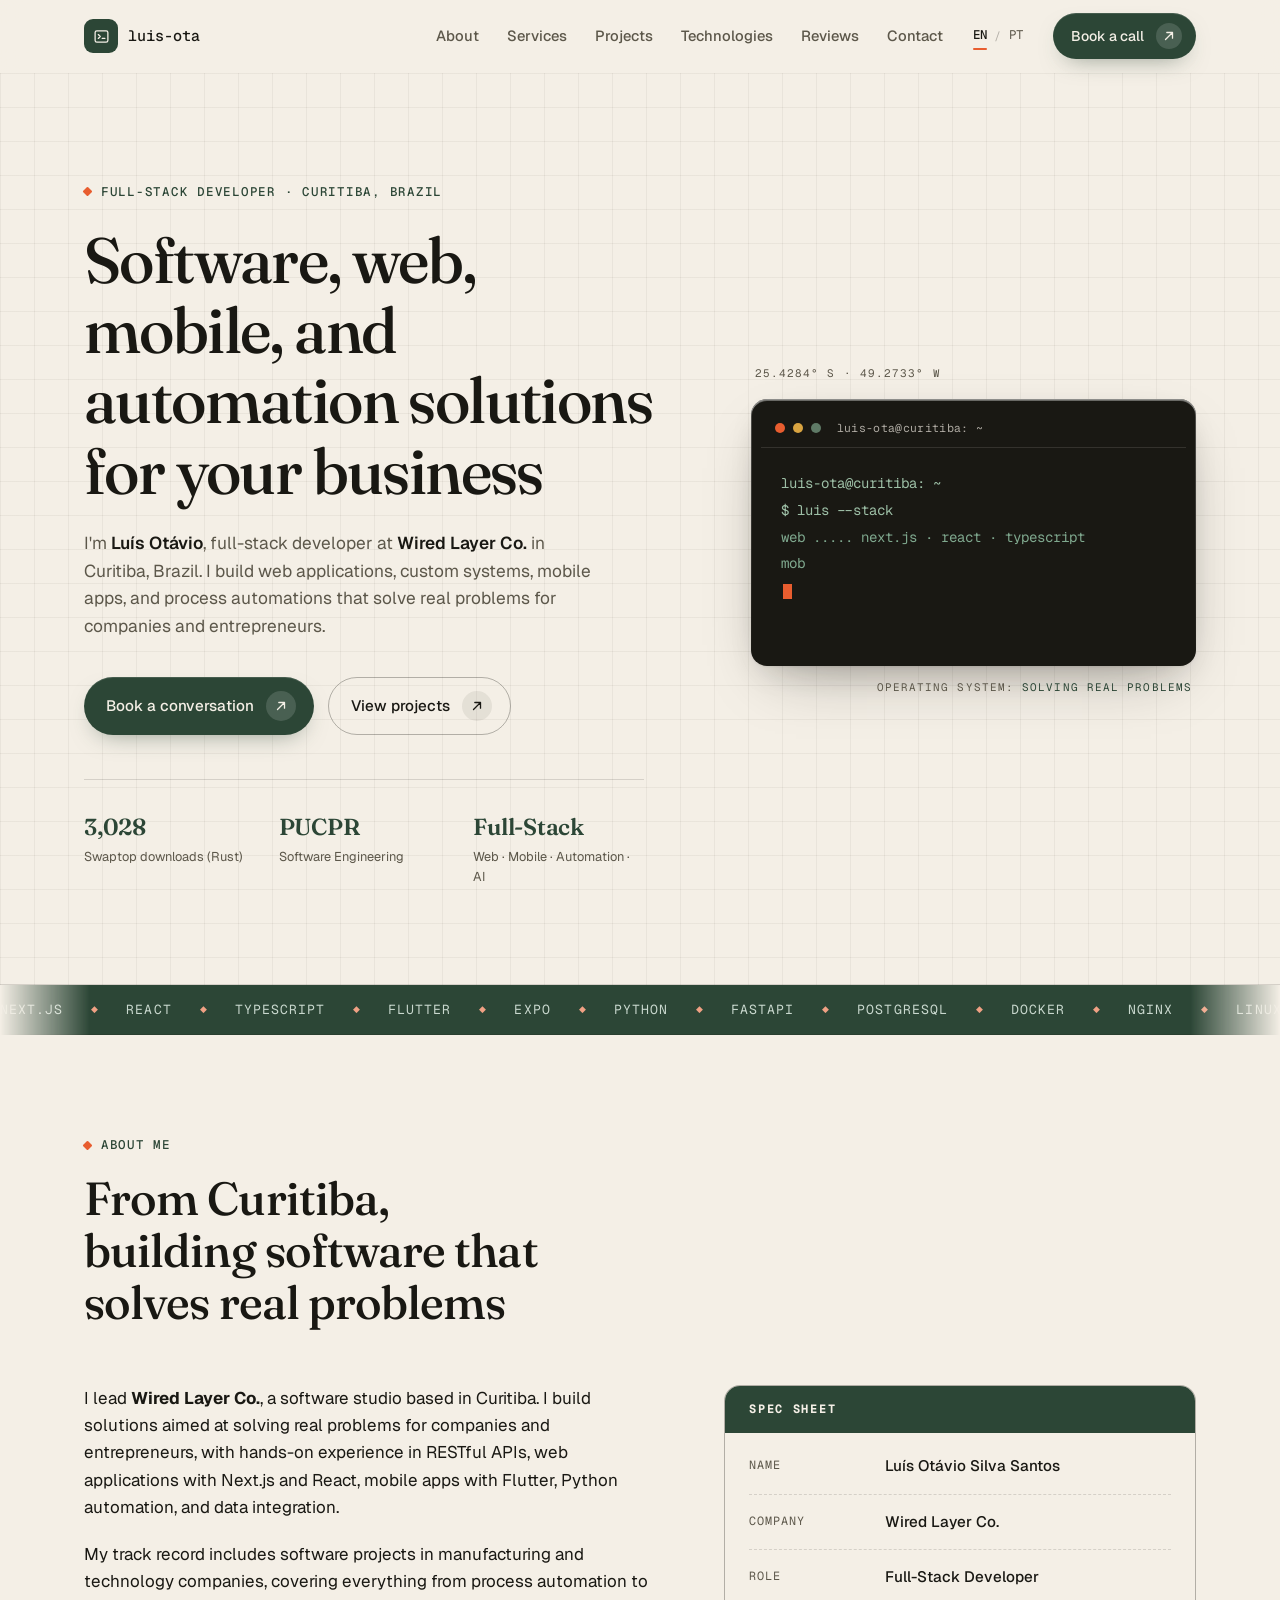
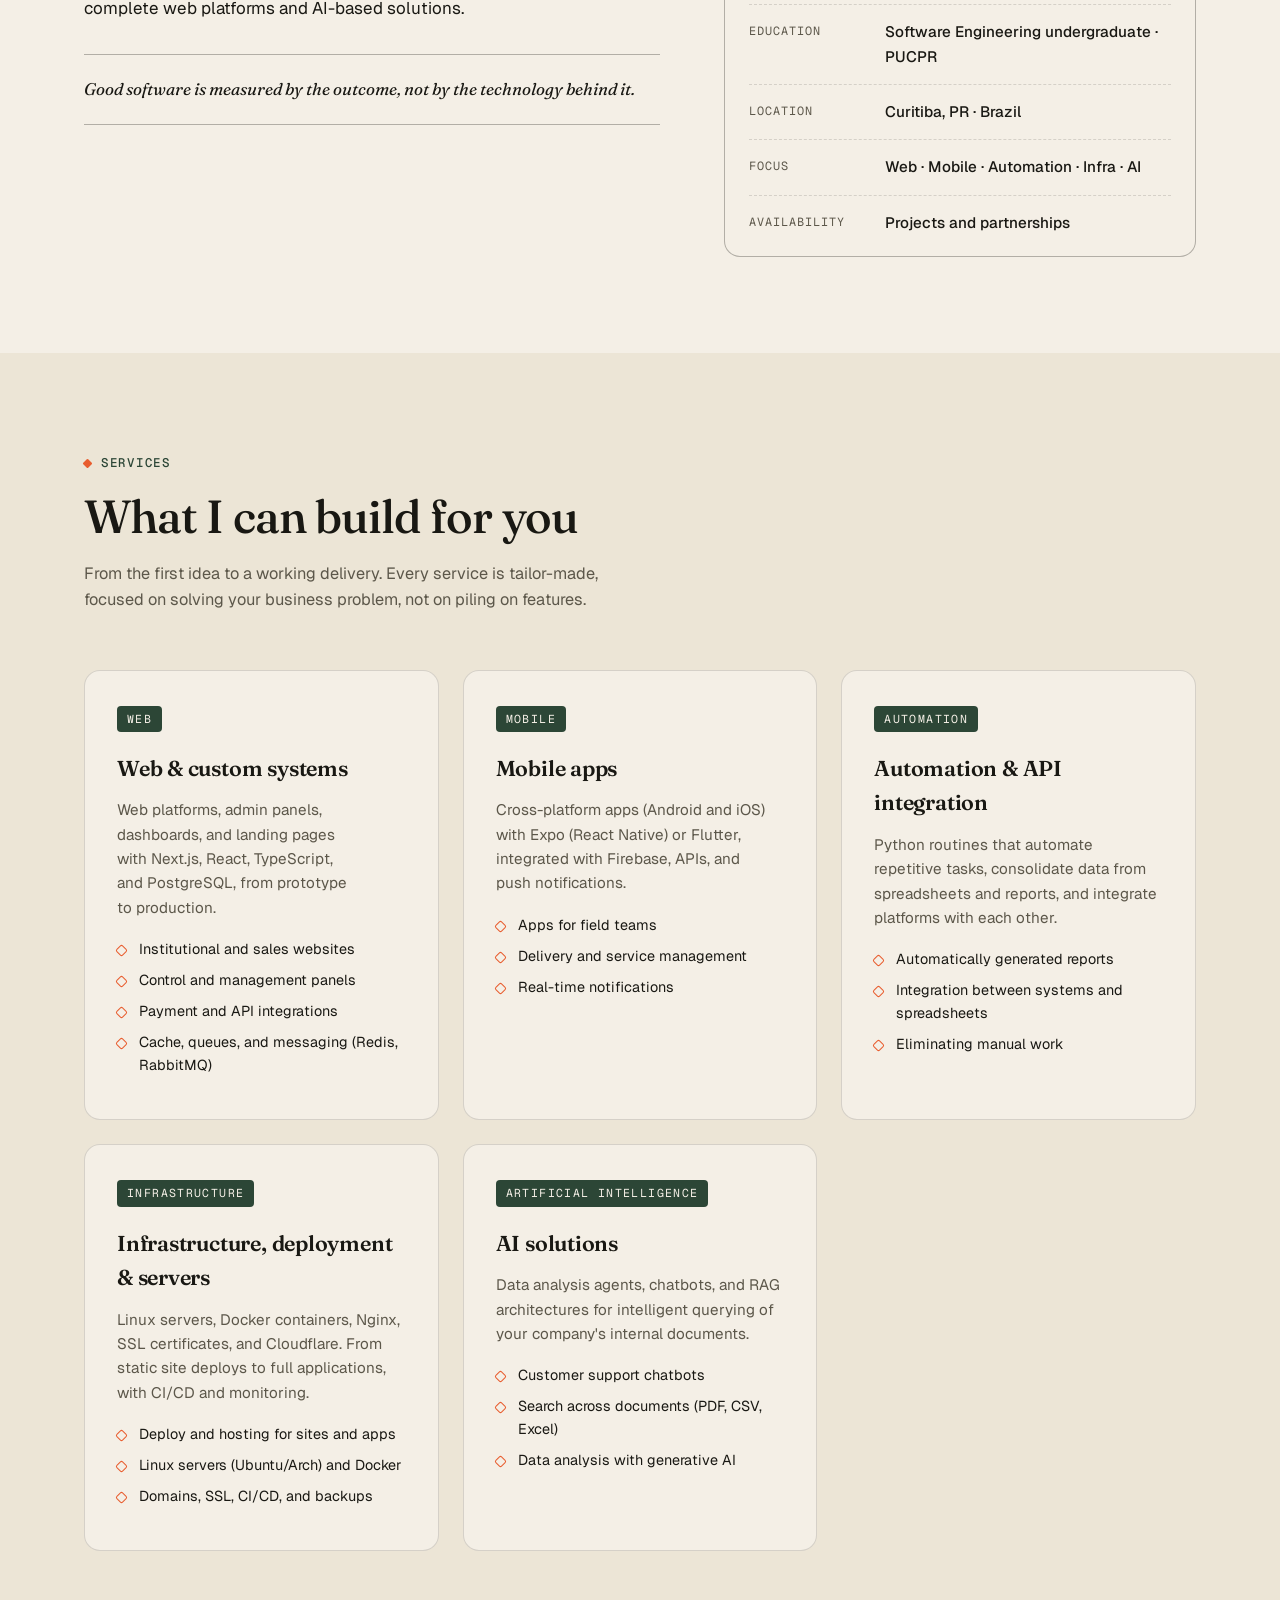
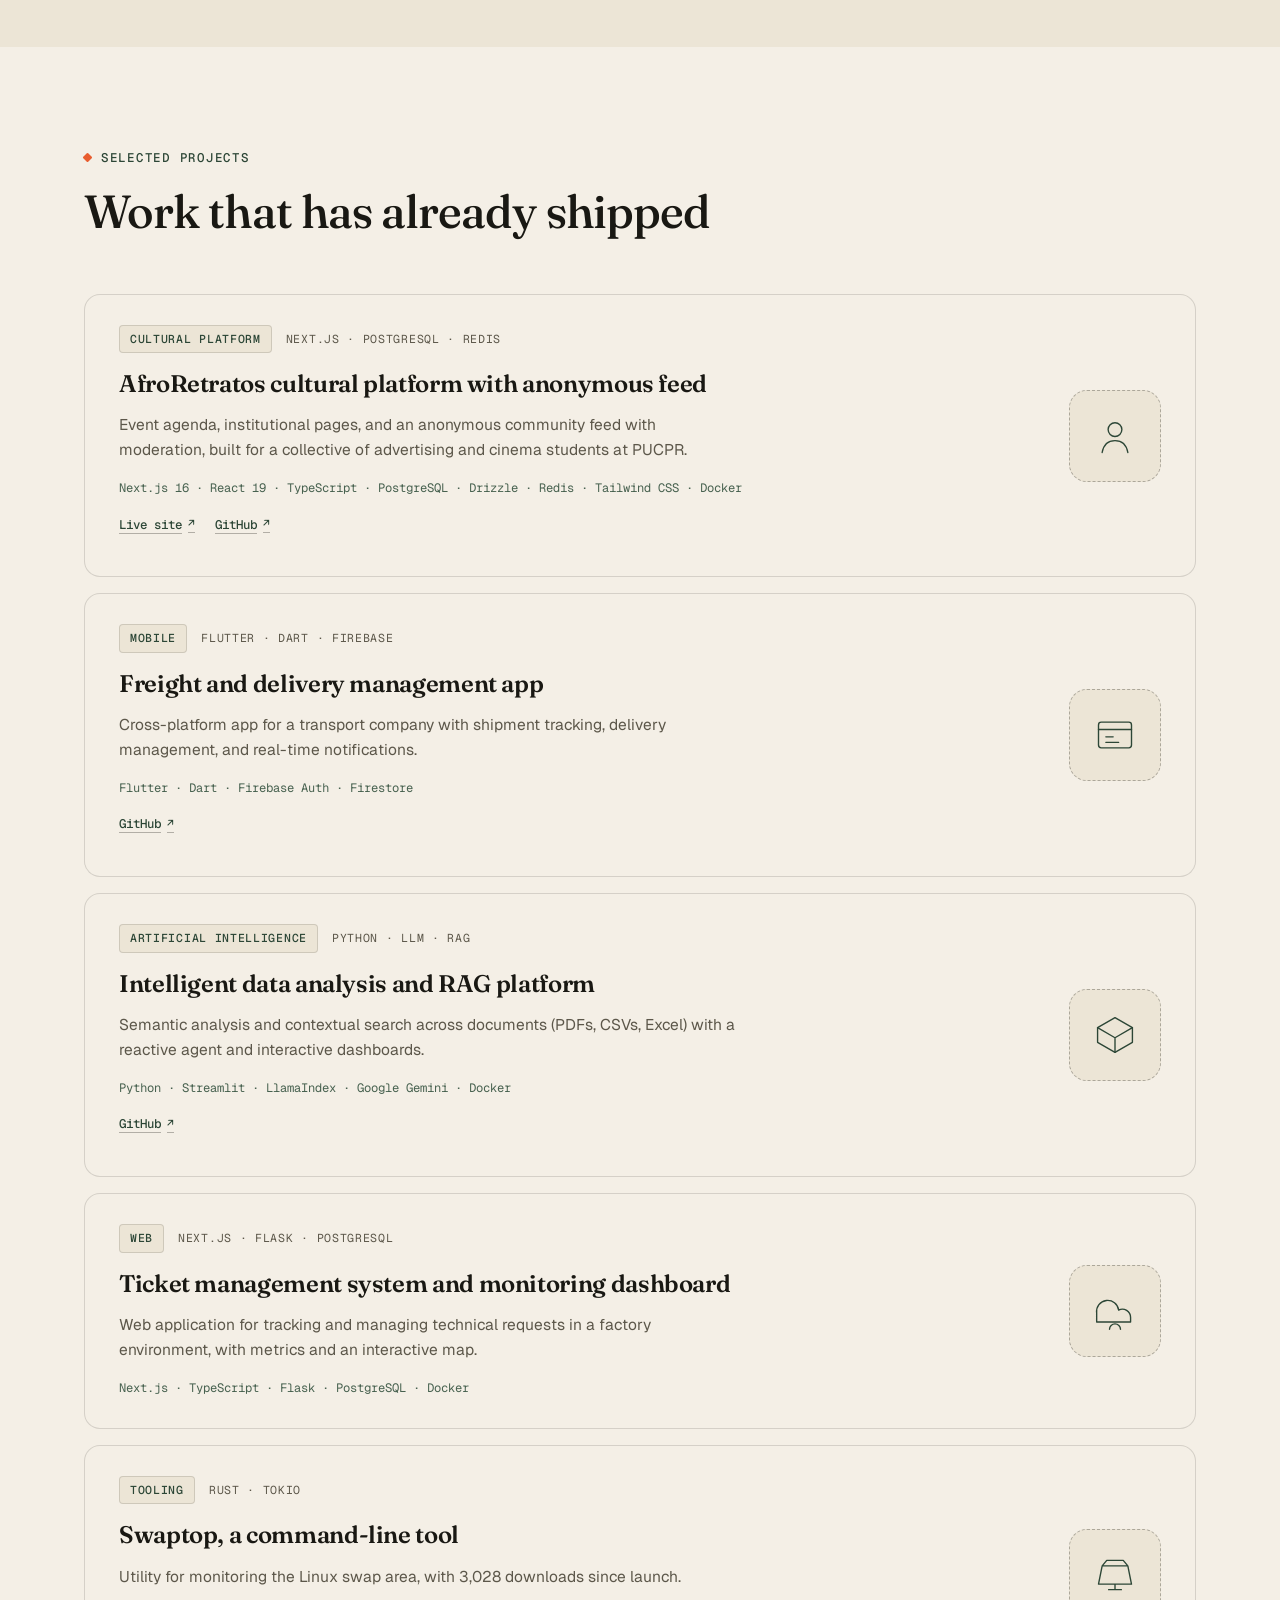
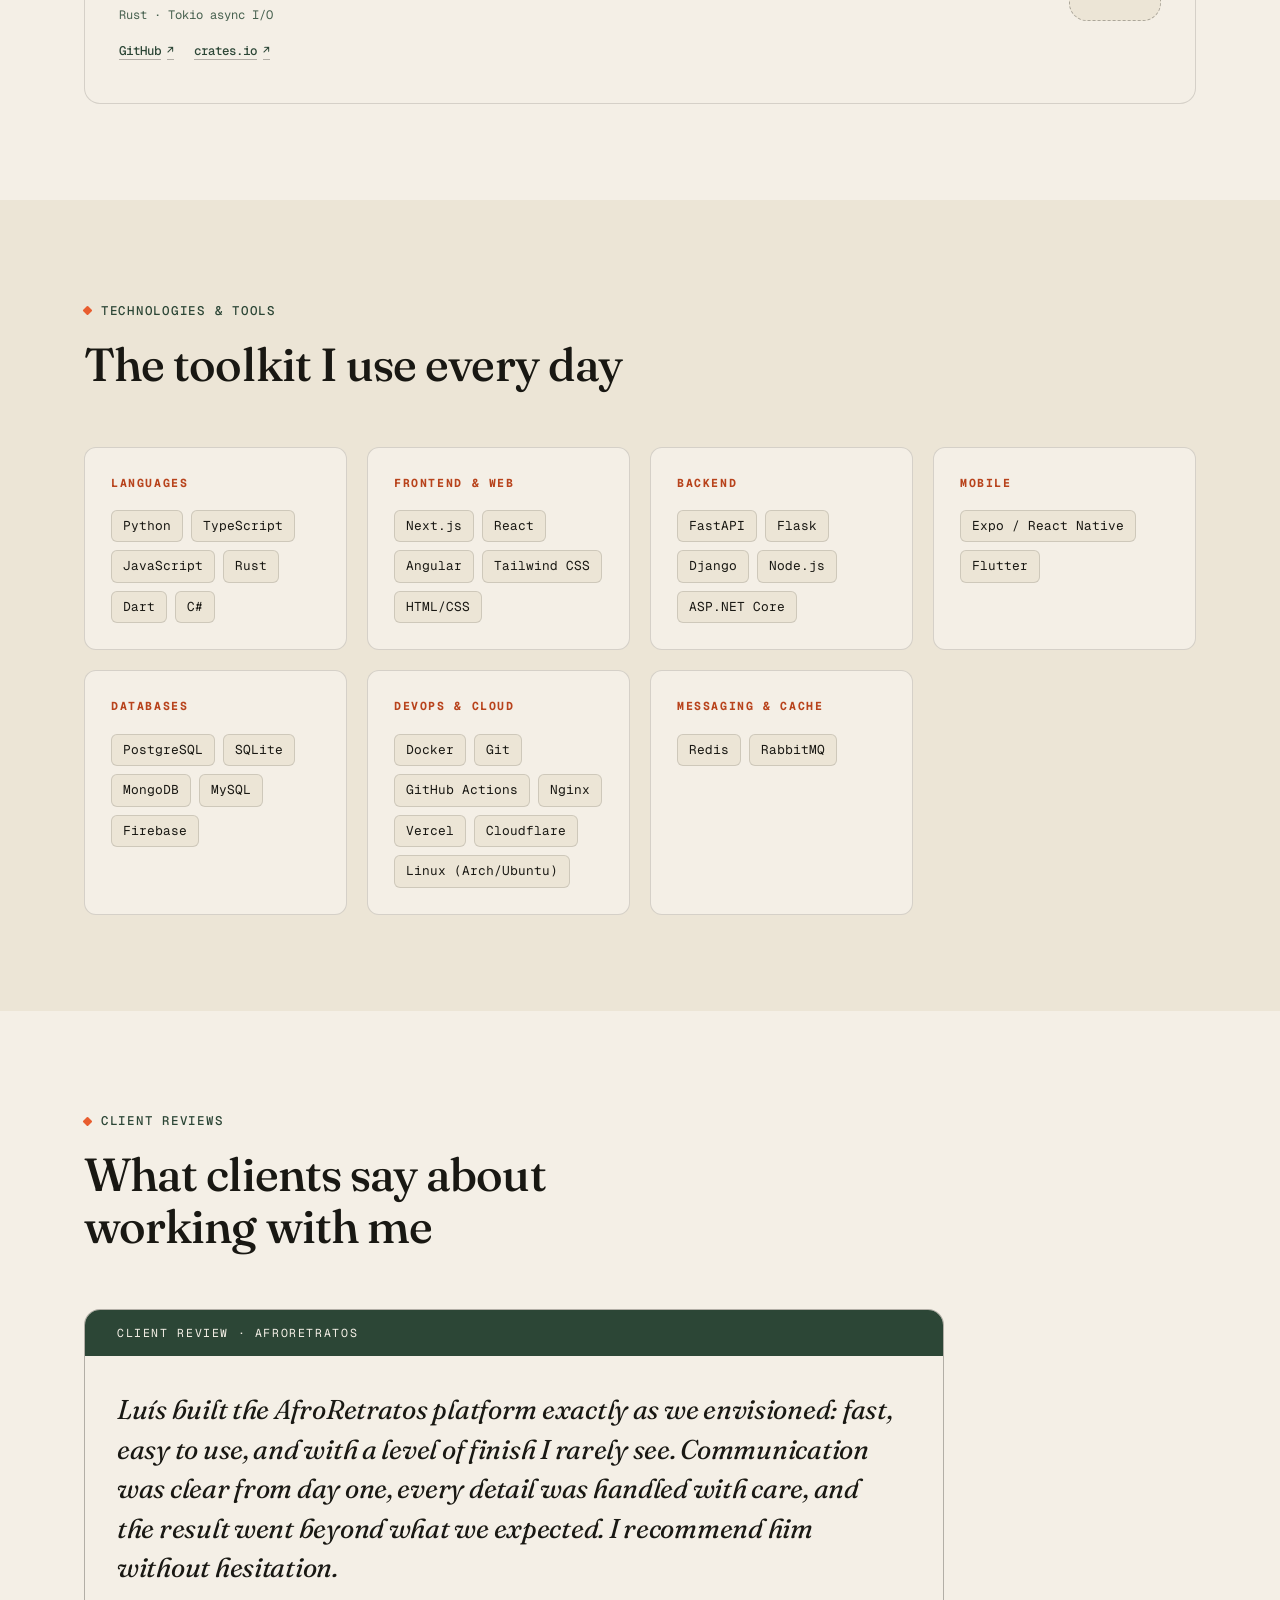
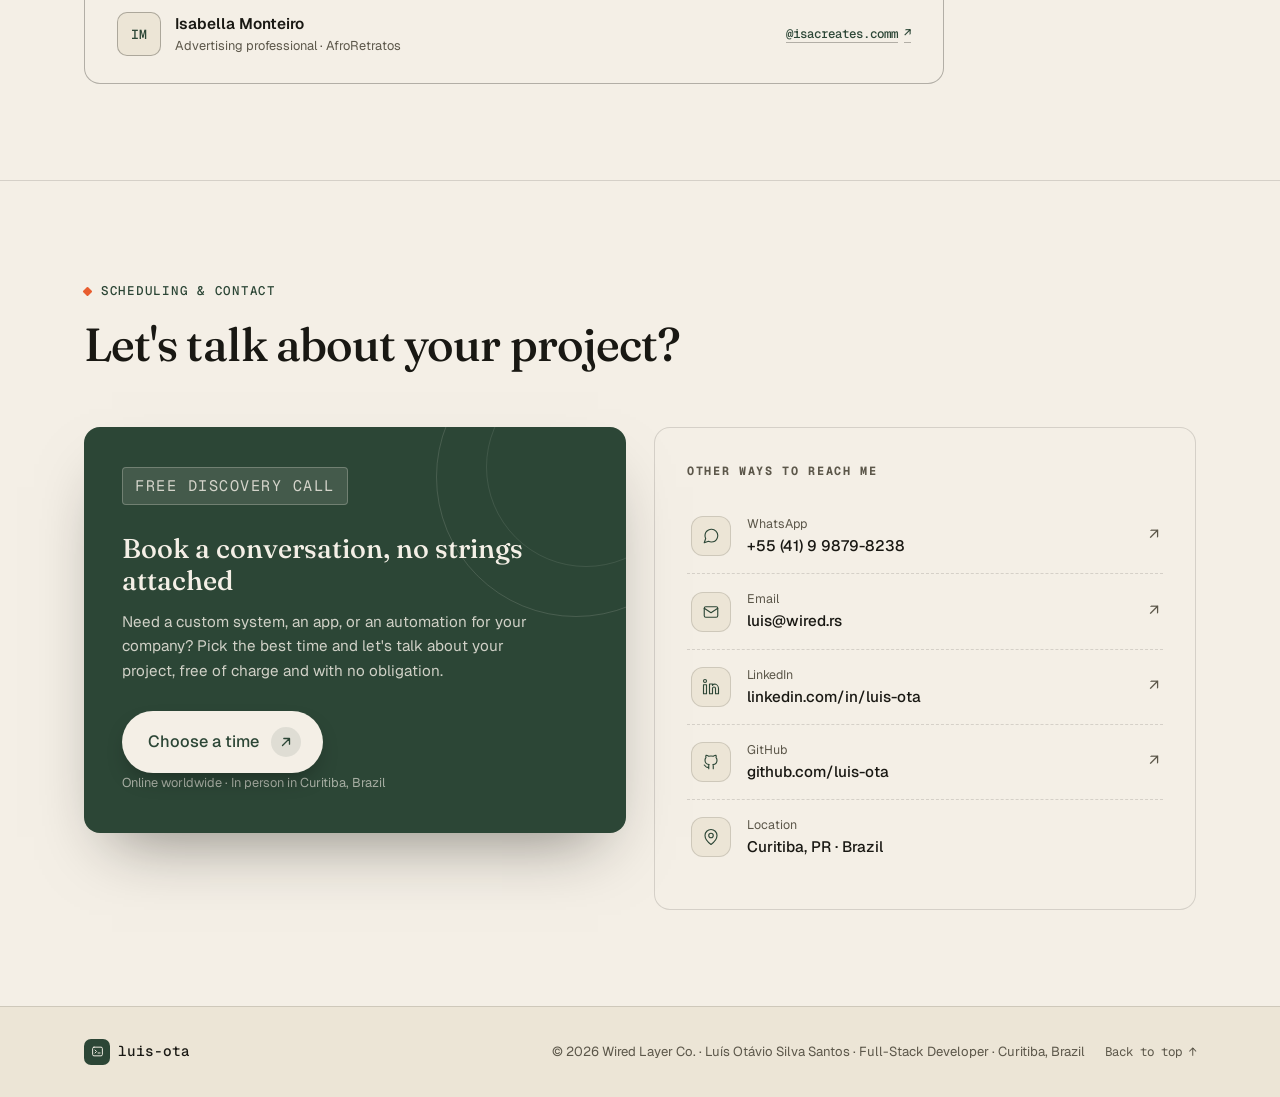
==== public/index.html @ e95158b0 "Contato: e-mail com entidade HTML para o Cloudflare não ofuscar (funciona sem JS)" ====
<!DOCTYPE html>
<html lang="en" data-lang="en">
<head>
  <meta charset="UTF-8">
  <meta name="viewport" content="width=device-width, initial-scale=1.0">
  <title>Luís Otávio · Full-Stack Developer in Curitiba</title>
  <meta name="description" content="Full-stack developer at Wired Layer Co., based in Curitiba, Brazil. Custom websites, software systems, mobile apps, process automation, and AI solutions for your business.">
  <meta name="author" content="Luís Otávio Silva Santos">
  <meta name="robots" content="index, follow">
  <meta name="theme-color" content="#2C4636">
  <meta name="color-scheme" content="light">
  <link rel="canonical" href="https://portfolio.wired.rs/">

  <meta property="og:type" content="website">
  <meta property="og:site_name" content="Wired Layer Co.">
  <meta property="og:url" content="https://portfolio.wired.rs/">
  <meta property="og:title" content="Luís Otávio · Full-Stack Developer in Curitiba">
  <meta property="og:description" content="Software, web, mobile, and automation solutions for your business.">
  <meta property="og:image" content="https://portfolio.wired.rs/og-image.png?v=dev">
  <meta property="og:image:width" content="1200">
  <meta property="og:image:height" content="630">
  <meta property="og:locale" content="en_US">
  <meta property="og:locale:alternate" content="pt_BR">

  <meta name="twitter:card" content="summary_large_image">
  <meta name="twitter:title" content="Luís Otávio · Full-Stack Developer in Curitiba">
  <meta name="twitter:description" content="Software, web, mobile, and automation solutions for your business.">
  <meta name="twitter:image" content="https://portfolio.wired.rs/og-image.png?v=dev">

  <script type="application/ld+json">
  {
    "@context": "https://schema.org",
    "@type": "Person",
    "name": "Luís Otávio Silva Santos",
    "jobTitle": "Full-Stack Developer",
    "url": "https://portfolio.wired.rs/",
    "email": "mailto:luis@wired.rs",
    "telephone": "+55 41 99879-8238",
    "image": "https://portfolio.wired.rs/og-image.png?v=dev",
    "address": {
      "@type": "PostalAddress",
      "addressLocality": "Curitiba",
      "addressRegion": "PR",
      "addressCountry": "BR"
    },
    "knowsAbout": ["Next.js", "React", "TypeScript", "Expo", "React Native", "Flutter", "Python", "FastAPI", "PostgreSQL", "Redis", "RabbitMQ", "Docker", "Nginx", "Linux", "Rust", "Artificial Intelligence", "RAG", "Automation", "Messaging", "Infrastructure", "CI/CD"],
    "worksFor": {
      "@type": "Organization",
      "name": "Wired Layer Co.",
      "url": "https://portfolio.wired.rs/"
    },
    "sameAs": [
      "https://www.linkedin.com/in/luis-ota",
      "https://github.com/luis-ota"
    ]
  }
  </script>
  <script type="application/ld+json">
  {
    "@context": "https://schema.org",
    "@type": "WebSite",
    "name": "Luís Otávio · Portfolio",
    "url": "https://portfolio.wired.rs/",
    "inLanguage": "en",
    "description": "Portfolio of full-stack developer Luís Otávio, based in Curitiba, Brazil. Web, mobile, automation, and AI solutions.",
    "author": {
      "@type": "Person",
      "name": "Luís Otávio Silva Santos"
    }
  }
  </script>

  <script>
    (function () {
      try {
        var lang = localStorage.getItem("luis-ota:lang");
        if (lang === "pt") {
          document.documentElement.lang = "pt-BR";
          document.documentElement.setAttribute("data-lang", "pt");
        }
      } catch (e) {}
    })();
  </script>

  <link rel="preconnect" href="https://fonts.googleapis.com">
  <link rel="preconnect" href="https://fonts.gstatic.com" crossorigin>
  <link href="https://fonts.googleapis.com/css2?family=Fraunces:ital,opsz,wght@0,9..144,400;0,9..144,500;0,9..144,600;1,9..144,400;1,9..144,500&family=Geist:wght@400;500;600&family=Geist+Mono:wght@400;500&display=swap" rel="stylesheet">
  <link rel="stylesheet" href="styles.css?v=dev">
  <link rel="icon" href="data:image/svg+xml,<svg xmlns='http://www.w3.org/2000/svg' viewBox='0 0 100 100'><rect width='100' height='100' rx='20' fill='%232C4636'/><path d='M35 62l16-16-16-16' stroke='%23F4EFE6' stroke-width='9' fill='none' stroke-linecap='round' stroke-linejoin='round'/><path d='M57 66h18' stroke='%23F4EFE6' stroke-width='9' fill='none' stroke-linecap='round'/></svg>">
</head>
<body id="topo">

  <a class="skip-link" href="#conteudo" data-i18n="skip">Skip to content</a>

  <header class="site-header">
    <div class="container header-inner">
      <a class="brand" href="#topo" data-i18n-aria="brand.aria" aria-label="Luís Otávio · back to top">
        <span class="brand-mark" aria-hidden="true">
          <svg viewBox="0 0 24 24" fill="none" stroke="currentColor" stroke-width="1.8" stroke-linecap="round" stroke-linejoin="round"><rect x="3" y="4" width="18" height="16" rx="2.5"/><path d="M7.5 9.25l2.75 2.75-2.75 2.75"/><path d="M13 14.75h3.75"/></svg>
        </span>
        <span class="brand-name">luis-ota</span>
      </a>
      <nav class="site-nav" data-i18n-aria="nav.mainAria" aria-label="Main navigation" id="menu-principal">
        <ul>
          <li><a href="#sobre" data-i18n="nav.about">About</a></li>
          <li><a href="#servicos" data-i18n="nav.services">Services</a></li>
          <li><a href="#projetos" data-i18n="nav.projects">Projects</a></li>
          <li><a href="#tecnologias" data-i18n="nav.tech">Technologies</a></li>
          <li><a href="#relatos" data-i18n="nav.reviews">Reviews</a></li>
          <li><a href="#contato" data-i18n="nav.contact">Contact</a></li>
          <li class="nav-item-cta"><a href="https://agendar.wired.rs" target="_blank" rel="noopener" data-i18n="nav.cta">Book a call</a></li>
        </ul>
      </nav>
      <div class="lang-switch" role="group" data-i18n-aria="nav.langAria" aria-label="Language">
        <button type="button" class="lang-opcao" data-lang="en" aria-pressed="true" lang="en">EN</button>
        <span class="lang-sep" aria-hidden="true">/</span>
        <button type="button" class="lang-opcao" data-lang="pt" aria-pressed="false" lang="pt-BR">PT</button>
      </div>
      <a class="btn btn-primary nav-cta" href="https://agendar.wired.rs" target="_blank" rel="noopener">
        <span data-i18n="nav.cta">Book a call</span>
        <span class="btn-icon" aria-hidden="true">
          <svg viewBox="0 0 16 16" fill="none" stroke="currentColor" stroke-width="1.5" stroke-linecap="round" stroke-linejoin="round"><path d="M4 12L12 4M5.5 4H12V10.5"/></svg>
        </span>
      </a>
      <button class="nav-toggle" data-i18n-aria="nav.openMenu" aria-label="Open menu" aria-expanded="false" aria-controls="menu-principal">
        <span></span><span></span>
      </button>
    </div>
  </header>

  <main id="conteudo">

    <!-- ============ HERO ============ -->
    <section class="hero">
      <div class="container hero-grid">
        <div class="hero-copy">
          <p class="eyebrow reveal">
            <span class="eyebrow-dot" aria-hidden="true"></span>
            <span data-i18n="hero.eyebrow">Full-Stack Developer · Curitiba, Brazil</span>
          </p>
          <h1 class="hero-title reveal">
            <span data-i18n="hero.title">Software, web, mobile, and automation solutions for your business</span>
          </h1>
          <p class="hero-sub reveal" data-i18n-html="hero.sub">
            I'm <strong>Luís Otávio</strong>, full-stack developer at <strong>Wired Layer Co.</strong>
            in Curitiba, Brazil. I build web applications, custom systems, mobile apps, and process
            automations that solve real problems for companies and entrepreneurs.
          </p>
          <div class="hero-actions reveal">
            <a class="btn btn-primary" href="https://agendar.wired.rs" target="_blank" rel="noopener">
              <span data-i18n="hero.ctaPrimary">Book a conversation</span>
              <span class="btn-icon" aria-hidden="true">
                <svg viewBox="0 0 16 16" fill="none" stroke="currentColor" stroke-width="1.5" stroke-linecap="round" stroke-linejoin="round"><path d="M4 12L12 4M5.5 4H12V10.5"/></svg>
              </span>
            </a>
            <a class="btn btn-ghost" href="#projetos">
              <span data-i18n="hero.ctaSecondary">View projects</span>
              <span class="btn-icon" aria-hidden="true">
                <svg viewBox="0 0 16 16" fill="none" stroke="currentColor" stroke-width="1.5" stroke-linecap="round" stroke-linejoin="round"><path d="M4 12L12 4M5.5 4H12V10.5"/></svg>
              </span>
            </a>
          </div>
          <dl class="hero-stats reveal">
            <div class="stat">
              <dt data-i18n="hero.stat1dt">3,028</dt>
              <dd data-i18n="hero.stat1dd">Swaptop downloads (Rust)</dd>
            </div>
            <div class="stat">
              <dt>PUCPR</dt>
              <dd data-i18n="hero.stat2dd">Software Engineering</dd>
            </div>
            <div class="stat">
              <dt>Full-Stack</dt>
              <dd data-i18n="hero.stat3dd">Web · Mobile · Automation · AI</dd>
            </div>
          </dl>
        </div>

        <div class="hero-visual reveal" aria-hidden="true">
          <p class="tech-note top" data-i18n="hero.coords">25.4284° S · 49.2733° W</p>
          <div class="terminal-shell">
            <div class="terminal-bar">
              <span class="traffic-light luz-laranja"></span>
              <span class="traffic-light luz-ambar"></span>
              <span class="traffic-light luz-musgo"></span>
              <span class="terminal-title">luis-ota@curitiba: ~</span>
            </div>
            <div class="terminal-body">
              <div id="typewriter" class="typewriter" data-i18n-aria="hero.terminalAria" aria-label="Terminal showing Luís Otávio's technologies"></div>
              <span class="caret" id="caret"></span>
            </div>
          </div>
          <p class="tech-note bottom" data-i18n-html="hero.techNoteBottom">operating system: <em>solving real problems</em></p>
        </div>
      </div>
    </section>

    <!-- ============ MARQUEE ============ -->
    <div class="marquee" aria-hidden="true">
      <div class="marquee-track">
        <span>next.js</span><i>◆</i><span>react</span><i>◆</i><span>typescript</span><i>◆</i>
        <span>flutter</span><i>◆</i><span>expo</span><i>◆</i><span>python</span><i>◆</i>
        <span>fastapi</span><i>◆</i><span>postgresql</span><i>◆</i><span>docker</span><i>◆</i>
        <span>nginx</span><i>◆</i><span>linux</span><i>◆</i><span>llm / rag</span><i>◆</i>
        <span>redis</span><i>◆</i><span>rabbitmq</span><i>◆</i>
        <span>next.js</span><i>◆</i><span>react</span><i>◆</i><span>typescript</span><i>◆</i>
        <span>flutter</span><i>◆</i><span>expo</span><i>◆</i><span>python</span><i>◆</i>
        <span>fastapi</span><i>◆</i><span>postgresql</span><i>◆</i><span>docker</span><i>◆</i>
        <span>nginx</span><i>◆</i><span>linux</span><i>◆</i><span>llm / rag</span><i>◆</i>
        <span>redis</span><i>◆</i><span>rabbitmq</span><i>◆</i>
      </div>
    </div>

    <!-- ============ ABOUT ============ -->
    <section class="section" id="sobre">
      <div class="container">
        <div class="section-head reveal">
          <p class="eyebrow"><span class="eyebrow-dot" aria-hidden="true"></span><span data-i18n="sobre.eyebrow">About me</span></p>
          <h2 class="section-title" data-i18n="sobre.title">From Curitiba, building software that solves real problems</h2>
        </div>
        <div class="sobre-grid">
          <div class="sobre-texto reveal">
            <p data-i18n-html="sobre.p1">
              I lead <strong>Wired Layer Co.</strong>, a software studio based in Curitiba. I build
              solutions aimed at solving real problems for companies and entrepreneurs, with
              hands-on experience in RESTful APIs, web applications with Next.js and React, mobile
              apps with Flutter, Python automation, and data integration.
            </p>
            <p data-i18n="sobre.p2">
              My track record includes software projects in manufacturing and technology companies,
              covering everything from process automation to complete web platforms and AI-based
              solutions.
            </p>
            <p class="sobre-citacao" data-i18n="sobre.quote">
              Good software is measured by the outcome, not by the technology behind it.
            </p>
          </div>
          <aside class="ficha reveal" data-i18n-aria="sobre.fichaAria" aria-label="Spec sheet">
            <h3 class="ficha-title" data-i18n="sobre.fichaTitle">Spec sheet</h3>
            <dl class="ficha-lista">
              <div class="ficha-linha">
                <dt data-i18n="sobre.fName">Name</dt>
                <dd>Luís Otávio Silva Santos</dd>
              </div>
              <div class="ficha-linha">
                <dt data-i18n="sobre.fCompany">Company</dt>
                <dd>Wired Layer Co.</dd>
              </div>
              <div class="ficha-linha">
                <dt data-i18n="sobre.fRole">Role</dt>
                <dd data-i18n="sobre.fRoleV">Full-Stack Developer</dd>
              </div>
              <div class="ficha-linha">
                <dt data-i18n="sobre.fEdu">Education</dt>
                <dd data-i18n="sobre.fEduV">Software Engineering undergraduate · PUCPR</dd>
              </div>
              <div class="ficha-linha">
                <dt data-i18n="sobre.fLoc">Location</dt>
                <dd data-i18n="sobre.fLocV">Curitiba, PR · Brazil</dd>
              </div>
              <div class="ficha-linha">
                <dt data-i18n="sobre.fFocus">Focus</dt>
                <dd data-i18n="sobre.fFocusV">Web · Mobile · Automation · Infra · AI</dd>
              </div>
              <div class="ficha-linha">
                <dt data-i18n="sobre.fAvail">Availability</dt>
                <dd data-i18n="sobre.fAvailV">Projects and partnerships</dd>
              </div>
            </dl>
          </aside>
        </div>
      </div>
    </section>

    <!-- ============ SERVICES ============ -->
    <section class="section section-alt" id="servicos">
      <div class="container">
        <div class="section-head reveal">
          <p class="eyebrow"><span class="eyebrow-dot" aria-hidden="true"></span><span data-i18n="servicos.eyebrow">Services</span></p>
          <h2 class="section-title" data-i18n="servicos.title">What I can build for you</h2>
          <p class="section-sub" data-i18n="servicos.sub">
            From the first idea to a working delivery. Every service is tailor-made, focused on
            solving your business problem, not on piling on features.
          </p>
        </div>
        <div class="servicos-grid">
          <article class="card reveal">
            <span class="card-tag" data-i18n="s1.tag">web</span>
            <h3 data-i18n="s1.title">Web &amp; custom systems</h3>
            <p data-i18n="s1.p">
              Web platforms, admin panels, dashboards, and landing pages with Next.js, React,
              TypeScript, and PostgreSQL, from prototype to production.
            </p>
            <ul class="card-lista">
              <li data-i18n="s1.l1">Institutional and sales websites</li>
              <li data-i18n="s1.l2">Control and management panels</li>
              <li data-i18n="s1.l3">Payment and API integrations</li>
              <li data-i18n="s1.l4">Cache, queues, and messaging (Redis, RabbitMQ)</li>
            </ul>
          </article>
          <article class="card reveal">
            <span class="card-tag" data-i18n="s2.tag">mobile</span>
            <h3 data-i18n="s2.title">Mobile apps</h3>
            <p data-i18n="s2.p">
              Cross-platform apps (Android and iOS) with Expo (React Native) or Flutter,
              integrated with Firebase, APIs, and push notifications.
            </p>
            <ul class="card-lista">
              <li data-i18n="s2.l1">Apps for field teams</li>
              <li data-i18n="s2.l2">Delivery and service management</li>
              <li data-i18n="s2.l3">Real-time notifications</li>
            </ul>
          </article>
          <article class="card reveal">
            <span class="card-tag" data-i18n="s3.tag">automation</span>
            <h3 data-i18n="s3.title">Automation &amp; API integration</h3>
            <p data-i18n="s3.p">
              Python routines that automate repetitive tasks, consolidate data from spreadsheets
              and reports, and integrate platforms with each other.
            </p>
            <ul class="card-lista">
              <li data-i18n="s3.l1">Automatically generated reports</li>
              <li data-i18n="s3.l2">Integration between systems and spreadsheets</li>
              <li data-i18n="s3.l3">Eliminating manual work</li>
            </ul>
          </article>
          <article class="card reveal">
            <span class="card-tag" data-i18n="s4.tag">infrastructure</span>
            <h3 data-i18n="s4.title">Infrastructure, deployment &amp; servers</h3>
            <p data-i18n="s4.p">
              Linux servers, Docker containers, Nginx, SSL certificates, and Cloudflare. From
              static site deploys to full applications, with CI/CD and monitoring.
            </p>
            <ul class="card-lista">
              <li data-i18n="s4.l1">Deploy and hosting for sites and apps</li>
              <li data-i18n="s4.l2">Linux servers (Ubuntu/Arch) and Docker</li>
              <li data-i18n="s4.l3">Domains, SSL, CI/CD, and backups</li>
            </ul>
          </article>
          <article class="card reveal">
            <span class="card-tag" data-i18n="s5.tag">artificial intelligence</span>
            <h3 data-i18n="s5.title">AI solutions</h3>
            <p data-i18n="s5.p">
              Data analysis agents, chatbots, and RAG architectures for intelligent querying of
              your company's internal documents.
            </p>
            <ul class="card-lista">
              <li data-i18n="s5.l1">Customer support chatbots</li>
              <li data-i18n="s5.l2">Search across documents (PDF, CSV, Excel)</li>
              <li data-i18n="s5.l3">Data analysis with generative AI</li>
            </ul>
          </article>
        </div>
      </div>
    </section>

    <!-- ============ PROJECTS ============ -->
    <section class="section" id="projetos">
      <div class="container">
        <div class="section-head reveal">
          <p class="eyebrow"><span class="eyebrow-dot" aria-hidden="true"></span><span data-i18n="projetos.eyebrow">Selected projects</span></p>
          <h2 class="section-title" data-i18n="projetos.title">Work that has already shipped</h2>
        </div>
        <div class="projetos-lista">
          <article class="projeto reveal">
            <div class="projeto-info">
              <p class="projeto-meta"><span class="projeto-tag" data-i18n="p0.tag">cultural platform</span><span>Next.js · PostgreSQL · Redis</span></p>
              <h3 data-i18n="p0.title">AfroRetratos cultural platform with anonymous feed</h3>
              <p class="projeto-desc" data-i18n="p0.desc">
                Event agenda, institutional pages, and an anonymous community feed with moderation,
                built for a collective of advertising and cinema students at PUCPR.
              </p>
              <p class="projeto-tec">Next.js 16 · React 19 · TypeScript · PostgreSQL · Drizzle · Redis · Tailwind CSS · Docker</p>
              <p class="projeto-links">
                <a href="https://afroretratos.wired.rs/" target="_blank" rel="noopener">
                  <span data-i18n="p0.live">Live site</span>
                  <span aria-hidden="true">↗</span>
                </a>
                <a href="https://github.com/luis-ota/afroretratos" target="_blank" rel="noopener">
                  GitHub
                  <span aria-hidden="true">↗</span>
                </a>
              </p>
            </div>
            <div class="projeto-glyph" aria-hidden="true">
              <svg viewBox="0 0 48 48" fill="none" stroke="currentColor" stroke-width="1.5" stroke-linecap="round" stroke-linejoin="round"><circle cx="24" cy="17" r="7.5"/><path d="M10 42c1.5-8.5 7-13 14-13s12.5 4.5 14 13"/></svg>
            </div>
          </article>
          <article class="projeto reveal">
            <div class="projeto-info">
              <p class="projeto-meta"><span class="projeto-tag" data-i18n="p1.tag">mobile</span><span>Flutter · Dart · Firebase</span></p>
              <h3 data-i18n="p1.title">Freight and delivery management app</h3>
              <p class="projeto-desc" data-i18n="p1.desc">
                Cross-platform app for a transport company with shipment tracking, delivery
                management, and real-time notifications.
              </p>
              <p class="projeto-tec">Flutter · Dart · Firebase Auth · Firestore</p>
              <p class="projeto-links">
                <a href="https://github.com/luis-ota/AppTransportadora" target="_blank" rel="noopener">
                  GitHub
                  <span aria-hidden="true">↗</span>
                </a>
              </p>
            </div>
            <div class="projeto-glyph" aria-hidden="true">
              <svg viewBox="0 0 48 48" fill="none" stroke="currentColor" stroke-width="1.5" stroke-linecap="round" stroke-linejoin="round"><rect x="6" y="10" width="36" height="28" rx="3"/><path d="M6 18h36M14 26h8M14 32h14"/></svg>
            </div>
          </article>
          <article class="projeto reveal">
            <div class="projeto-info">
              <p class="projeto-meta"><span class="projeto-tag" data-i18n="p2.tag">artificial intelligence</span><span>Python · LLM · RAG</span></p>
              <h3 data-i18n="p2.title">Intelligent data analysis and RAG platform</h3>
              <p class="projeto-desc" data-i18n="p2.desc">
                Semantic analysis and contextual search across documents (PDFs, CSVs, Excel)
                with a reactive agent and interactive dashboards.
              </p>
              <p class="projeto-tec">Python · Streamlit · LlamaIndex · Google Gemini · Docker</p>
              <p class="projeto-links">
                <a href="https://github.com/luis-ota/rag-ai-chat" target="_blank" rel="noopener">
                  GitHub
                  <span aria-hidden="true">↗</span>
                </a>
              </p>
            </div>
            <div class="projeto-glyph" aria-hidden="true">
              <svg viewBox="0 0 48 48" fill="none" stroke="currentColor" stroke-width="1.5" stroke-linecap="round" stroke-linejoin="round"><path d="M24 5l19 11v16L24 43 5 32V16z"/><path d="M5 16l19 11 19-11M24 27v16"/></svg>
            </div>
          </article>
          <article class="projeto reveal">
            <div class="projeto-info">
              <p class="projeto-meta"><span class="projeto-tag" data-i18n="p3.tag">web</span><span>Next.js · Flask · PostgreSQL</span></p>
              <h3 data-i18n="p3.title">Ticket management system and monitoring dashboard</h3>
              <p class="projeto-desc" data-i18n="p3.desc">
                Web application for tracking and managing technical requests in a factory
                environment, with metrics and an interactive map.
              </p>
              <p class="projeto-tec">Next.js · TypeScript · Flask · PostgreSQL · Docker</p>
            </div>
            <div class="projeto-glyph" aria-hidden="true">
              <svg viewBox="0 0 48 48" fill="none" stroke="currentColor" stroke-width="1.5" stroke-linecap="round" stroke-linejoin="round"><path d="M4 26a12 12 0 0124-3 9 9 0 0113 8v5H4z"/><path d="M18 44a6 6 0 0112 0"/></svg>
            </div>
          </article>
          <article class="projeto reveal">
            <div class="projeto-info">
              <p class="projeto-meta"><span class="projeto-tag" data-i18n="p4.tag">tooling</span><span>Rust · Tokio</span></p>
              <h3 data-i18n="p4.title">Swaptop, a command-line tool</h3>
              <p class="projeto-desc" data-i18n="p4.desc">
                Utility for monitoring the Linux swap area, with 3,028 downloads since launch.
              </p>
              <p class="projeto-tec">Rust · Tokio async I/O</p>
              <p class="projeto-links">
                <a href="https://github.com/luis-ota/swaptop" target="_blank" rel="noopener">
                  GitHub
                  <span aria-hidden="true">↗</span>
                </a>
                <a href="https://crates.io/crates/swaptop" target="_blank" rel="noopener">
                  crates.io
                  <span aria-hidden="true">↗</span>
                </a>
              </p>
            </div>
            <div class="projeto-glyph" aria-hidden="true">
              <svg viewBox="0 0 48 48" fill="none" stroke="currentColor" stroke-width="1.5" stroke-linecap="round" stroke-linejoin="round"><path d="M10 14h28l-5-6H15l-5 6zm0 0l-4 20h36l-4-20M17 40h14M24 34v6"/></svg>
            </div>
          </article>
        </div>
      </div>
    </section>

    <!-- ============ TECHNOLOGIES ============ -->
    <section class="section section-alt" id="tecnologias">
      <div class="container">
        <div class="section-head reveal">
          <p class="eyebrow"><span class="eyebrow-dot" aria-hidden="true"></span><span data-i18n="tec.eyebrow">Technologies &amp; tools</span></p>
          <h2 class="section-title" data-i18n="tec.title">The toolkit I use every day</h2>
        </div>
        <div class="tec-grid reveal">
          <div class="tec-grupo">
            <h3 data-i18n="tec.languages">Languages</h3>
            <ul>
              <li>Python</li><li>TypeScript</li><li>JavaScript</li><li>Rust</li><li>Dart</li><li>C#</li>
            </ul>
          </div>
          <div class="tec-grupo">
            <h3 data-i18n="tec.frontend">Frontend &amp; Web</h3>
            <ul>
              <li>Next.js</li><li>React</li><li>Angular</li><li>Tailwind CSS</li><li>HTML/CSS</li>
            </ul>
          </div>
          <div class="tec-grupo">
            <h3 data-i18n="tec.backend">Backend</h3>
            <ul>
              <li>FastAPI</li><li>Flask</li><li>Django</li><li>Node.js</li><li>ASP.NET Core</li>
            </ul>
          </div>
          <div class="tec-grupo">
            <h3 data-i18n="tec.mobile">Mobile</h3>
            <ul>
              <li>Expo / React Native</li><li>Flutter</li>
            </ul>
          </div>
          <div class="tec-grupo">
            <h3 data-i18n="tec.databases">Databases</h3>
            <ul>
              <li>PostgreSQL</li><li>SQLite</li><li>MongoDB</li><li>MySQL</li><li>Firebase</li>
            </ul>
          </div>
          <div class="tec-grupo">
            <h3 data-i18n="tec.devops">DevOps &amp; Cloud</h3>
            <ul>
              <li>Docker</li><li>Git</li><li>GitHub Actions</li><li>Nginx</li><li>Vercel</li><li>Cloudflare</li><li>Linux (Arch/Ubuntu)</li>
            </ul>
          </div>
          <div class="tec-grupo">
            <h3 data-i18n="tec.messaging">Messaging &amp; cache</h3>
            <ul>
              <li>Redis</li><li>RabbitMQ</li>
            </ul>
          </div>
        </div>
      </div>
    </section>

    <!-- ============ REVIEWS ============ -->
    <section class="section relatos" id="relatos">
      <div class="container">
        <div class="section-head reveal">
          <p class="eyebrow"><span class="eyebrow-dot" aria-hidden="true"></span><span data-i18n="relatos.eyebrow">Client reviews</span></p>
          <h2 class="section-title" data-i18n="relatos.title">What clients say about working with me</h2>
        </div>
        <figure class="relato reveal">
          <p class="relato-topo" data-i18n="relato1.context">Client review · AfroRetratos</p>
          <blockquote class="relato-quote" data-i18n="relato1.quote">
            Luís built the AfroRetratos platform exactly as we envisioned: fast, easy to use, and
            with a level of finish I rarely see. Communication was clear from day one, every
            detail was handled with care, and the result went beyond what we expected. I
            recommend him without hesitation.
          </blockquote>
          <figcaption class="relato-autor">
            <span class="relato-avatar" aria-hidden="true">IM</span>
            <span class="relato-info">
              <span class="relato-nome">Isabella Monteiro</span>
              <span class="relato-cargo" data-i18n="relato1.role">Content creator · AfroRetratos</span>
            </span>
            <a class="relato-link" href="/instagram" target="_blank" rel="noopener">
              <span data-i18n="relato1.handle">@isacreates.comm</span>
              <span aria-hidden="true">↗</span>
            </a>
          </figcaption>
        </figure>
      </div>
    </section>

    <!-- ============ SCHEDULING / CONTACT ============ -->
    <section class="section contato" id="contato">
      <div class="container">
        <div class="section-head reveal">
          <p class="eyebrow"><span class="eyebrow-dot" aria-hidden="true"></span><span data-i18n="contato.eyebrow">Scheduling &amp; contact</span></p>
          <h2 class="section-title" data-i18n="contato.title">Let's talk about your project?</h2>
        </div>
        <div class="contato-grid">
          <div class="agendamento-card reveal" id="agendamento">
            <p class="agendamento-badge" data-i18n="ag.badge">Free discovery call</p>
            <h3 data-i18n="ag.title">Book a conversation, no strings attached</h3>
            <p data-i18n="ag.p">
              Need a custom system, an app, or an automation for your company? Pick the best time
              and let's talk about your project, free of charge and with no obligation.
            </p>
            <a class="btn btn-primary btn-lg" id="btn-agendar" href="https://agendar.wired.rs" target="_blank" rel="noopener">
              <span data-i18n="ag.btn">Choose a time</span>
              <span class="btn-icon" aria-hidden="true">
                <svg viewBox="0 0 16 16" fill="none" stroke="currentColor" stroke-width="1.5" stroke-linecap="round" stroke-linejoin="round"><path d="M4 12L12 4M5.5 4H12V10.5"/></svg>
              </span>
            </a>
            <p class="agendamento-obs" data-i18n="ag.obs">Online worldwide · In person in Curitiba, Brazil</p>
          </div>

          <div class="canais reveal">
            <h3 class="canais-title" data-i18n="canais.title">Other ways to reach me</h3>
            <ul class="canais-lista">
              <li>
                <a href="https://wa.me/5541998798238" target="_blank" rel="noopener">
                  <span class="canal-icone" aria-hidden="true">
                    <svg viewBox="0 0 24 24" fill="none" stroke="currentColor" stroke-width="1.5" stroke-linecap="round" stroke-linejoin="round"><path d="M21 11.5a8.38 8.38 0 01-.9 3.8 8.5 8.5 0 01-7.6 4.7 8.38 8.38 0 01-3.8-.9L3 21l1.9-5.7a8.38 8.38 0 01-.9-3.8 8.5 8.5 0 014.7-7.6 8.38 8.38 0 013.8-.9h.5a8.48 8.48 0 018 8v.5z"/></svg>
                  </span>
                  <span class="canal-info">
                    <span class="canal-nome">WhatsApp</span>
                    <span class="canal-valor">+55 (41) 9 9879-8238</span>
                  </span>
                  <span class="canal-seta" aria-hidden="true">↗</span>
                </a>
              </li>
              <li>
                <a href="mailto:luis&#64;wired.rs">
                  <span class="canal-icone" aria-hidden="true">
                    <svg viewBox="0 0 24 24" fill="none" stroke="currentColor" stroke-width="1.5" stroke-linecap="round" stroke-linejoin="round"><rect x="3" y="5" width="18" height="14" rx="2"/><path d="M3 7l9 6 9-6"/></svg>
                  </span>
                  <span class="canal-info">
                    <span class="canal-nome" data-i18n="canais.email">Email</span>
                    <span class="canal-valor">luis&#64;wired.rs</span>
                  </span>
                  <span class="canal-seta" aria-hidden="true">↗</span>
                </a>
              </li>
              <li>
                <a href="https://www.linkedin.com/in/luis-ota" target="_blank" rel="noopener me">
                  <span class="canal-icone" aria-hidden="true">
                    <svg viewBox="0 0 24 24" fill="none" stroke="currentColor" stroke-width="1.5" stroke-linecap="round" stroke-linejoin="round"><path d="M16 8a6 6 0 016 6v7h-4v-7a2 2 0 00-4 0v7h-4v-13h4v2a6 6 0 012-2zM6 9H2v12h4z"/><circle cx="4" cy="4" r="2"/></svg>
                  </span>
                  <span class="canal-info">
                    <span class="canal-nome">LinkedIn</span>
                    <span class="canal-valor">linkedin.com/in/luis-ota</span>
                  </span>
                  <span class="canal-seta" aria-hidden="true">↗</span>
                </a>
              </li>
              <li>
                <a href="https://github.com/luis-ota" target="_blank" rel="noopener me">
                  <span class="canal-icone" aria-hidden="true">
                    <svg viewBox="0 0 24 24" fill="none" stroke="currentColor" stroke-width="1.5" stroke-linecap="round" stroke-linejoin="round"><path d="M9 19c-4.3 1.4-4.3-2.5-6-3m12 5v-3.5c0-1 .1-1.4-.5-2 2.8-.3 5.5-1.4 5.5-6a4.6 4.6 0 00-1.3-3.2 4.2 4.2 0 00-.1-3.2s-1.1-.3-3.5 1.3a12.3 12.3 0 00-6.2 0C6.5 2.8 5.4 3.1 5.4 3.1a4.2 4.2 0 00-.1 3.2A4.6 4.6 0 004 9.5c0 4.6 2.7 5.7 5.5 6-.6.6-.6 1.2-.5 2V21"/></svg>
                  </span>
                  <span class="canal-info">
                    <span class="canal-nome">GitHub</span>
                    <span class="canal-valor">github.com/luis-ota</span>
                  </span>
                  <span class="canal-seta" aria-hidden="true">↗</span>
                </a>
              </li>
              <li class="canal-local">
                <span class="canal-icone" aria-hidden="true">
                  <svg viewBox="0 0 24 24" fill="none" stroke="currentColor" stroke-width="1.5" stroke-linecap="round" stroke-linejoin="round"><path d="M20 10c0 6-8 12-8 12S4 16 4 10a8 8 0 0116 0z"/><circle cx="12" cy="10" r="3"/></svg>
                </span>
                <span class="canal-info">
                  <span class="canal-nome" data-i18n="canais.location">Location</span>
                  <span class="canal-valor" data-i18n="canais.locationV">Curitiba, PR · Brazil</span>
                </span>
              </li>
            </ul>
          </div>
        </div>
      </div>
    </section>
  </main>

  <footer class="site-footer">
    <div class="container footer-inner">
      <p class="footer-marca"><span class="brand-mark" aria-hidden="true"><svg viewBox="0 0 24 24" fill="none" stroke="currentColor" stroke-width="1.8" stroke-linecap="round" stroke-linejoin="round"><rect x="3" y="4" width="18" height="16" rx="2.5"/><path d="M7.5 9.25l2.75 2.75-2.75 2.75"/><path d="M13 14.75h3.75"/></svg></span> luis-ota</p>
      <p class="footer-texto">© <span id="ano">2026</span> <span data-i18n="footer.text">Wired Layer Co. · Luís Otávio Silva Santos · Full-Stack Developer · Curitiba, Brazil</span></p>
      <a class="footer-voltar" href="#topo" data-i18n="footer.back">Back to top ↑</a>
    </div>
  </footer>

  <script src="i18n.js?v=dev"></script>
  <script src="script.js?v=dev"></script>
</body>
</html>
---- public/styles.css ----
/* ============================================================
   luis-ota · portfólio · design "ficha técnica / engenharia"
   papel quente · tinta · verde pinheiro · laranja sinal
   ============================================================ */

:root {
  color-scheme: light;

  --papel: #F4EFE6;
  --papel-2: #ECE5D6;
  --tinta: #191813;
  --tinta-suave: #5C574A;
  --pinheiro: #2C4636;
  --pinheiro-claro: #3E5F4B;
  --musgo: #5F7A66;
  --musgo-texto: #47614F;
  --musgo-claro: #9DBFA6;
  --sinal: #E85D2F;
  --sinal-claro: #F0A184;
  --sinal-texto: #B8431C;
  --linha: rgba(25, 24, 19, 0.14);
  --linha-forte: rgba(25, 24, 19, 0.3);

  --fonte-display: "Fraunces", Georgia, serif;
  --fonte-corpo: "Geist", "Helvetica Neue", Arial, sans-serif;
  --fonte-mono: "Geist Mono", "SF Mono", "JetBrains Mono", monospace;

  --raio: 12px;
  --raio-grande: 16px;
  --sombra: 0 1px 2px rgba(25, 24, 19, 0.06), 0 12px 32px -12px rgba(25, 24, 19, 0.18);
  --max: 1160px;

  --ease-out: cubic-bezier(0.16, 1, 0.3, 1);
  --ease-suave: cubic-bezier(0.25, 1, 0.5, 1);
}

/* ---------- reset ---------- */
*, *::before, *::after { box-sizing: border-box; margin: 0; padding: 0; }

html {
  scroll-behavior: smooth;
  scroll-padding-top: 84px;
  scrollbar-color: var(--musgo) var(--papel-2);
}

::-webkit-scrollbar { width: 12px; height: 12px; }
::-webkit-scrollbar-track { background: var(--papel-2); }
::-webkit-scrollbar-thumb {
  background: var(--musgo);
  border: 3px solid var(--papel-2);
  border-radius: 999px;
}
::-webkit-scrollbar-thumb:hover { background: var(--pinheiro); }

::selection { background: var(--sinal); color: var(--papel); }

body {
  font-family: var(--fonte-corpo);
  background: var(--papel);
  color: var(--tinta);
  line-height: 1.6;
  -webkit-font-smoothing: antialiased;
  text-rendering: optimizeLegibility;
  caret-color: var(--sinal);
  accent-color: var(--pinheiro);
  -webkit-tap-highlight-color: rgba(44, 70, 54, 0.14);
}

img, svg { display: block; max-width: 100%; }
ul { list-style: none; }
a { color: inherit; text-decoration: none; }
button { font: inherit; color: inherit; background: none; border: 0; cursor: pointer; }

:focus-visible {
  outline: 2px solid var(--sinal);
  outline-offset: 3px;
  border-radius: 2px;
}

.container {
  max-width: var(--max);
  margin: 0 auto;
  padding: 0 24px;
}

.skip-link {
  position: absolute;
  left: -999px;
  top: 0;
  background: var(--pinheiro);
  color: var(--papel);
  padding: 10px 16px;
  border-radius: 0 0 8px 0;
  z-index: 200;
}
.skip-link:focus { left: 0; }

/* ---------- tipografia ---------- */
.eyebrow {
  display: inline-flex;
  align-items: center;
  gap: 10px;
  font-family: var(--fonte-mono);
  font-size: 0.78rem;
  letter-spacing: 0.14em;
  text-transform: uppercase;
  color: var(--pinheiro);
  font-weight: 500;
}
.eyebrow-dot {
  width: 7px;
  height: 7px;
  background: var(--sinal);
  border-radius: 1px;
  transform: rotate(45deg);
  flex: none;
}
.hero .eyebrow-dot { animation: pulso-sinal 2.8s var(--ease-suave) infinite; }
@keyframes pulso-sinal {
  0%, 100% { opacity: 1; transform: rotate(45deg) scale(1); }
  50% { opacity: 0.45; transform: rotate(45deg) scale(0.82); }
}

.section { padding: 96px 0; }
.section-alt { background: var(--papel-2); }

.section-head { max-width: 640px; margin-bottom: 56px; }
.section-head .eyebrow { margin-bottom: 18px; }

.section-title {
  font-family: var(--fonte-display);
  font-size: clamp(1.9rem, 4vw, 2.9rem);
  font-weight: 500;
  line-height: 1.12;
  letter-spacing: -0.02em;
  text-wrap: balance;
}

.section-sub {
  margin-top: 18px;
  color: var(--tinta-suave);
  font-size: 1.02rem;
  max-width: 560px;
  text-wrap: pretty;
}

/* ---------- botões ---------- */
.btn {
  display: inline-flex;
  align-items: center;
  gap: 12px;
  padding: 13px 18px 13px 22px;
  border-radius: 999px;
  font-size: 0.95rem;
  font-weight: 500;
  transition:
    transform 0.3s var(--ease-out),
    background-color 0.3s var(--ease-out),
    box-shadow 0.3s var(--ease-out),
    border-color 0.3s var(--ease-out),
    color 0.3s var(--ease-out);
}
.btn:active { transform: translateY(1px); }

.btn-primary {
  background: var(--pinheiro);
  color: var(--papel);
  box-shadow: 0 1px 0 rgba(255, 255, 255, 0.12) inset, 0 10px 24px -12px rgba(44, 70, 54, 0.55);
}
.btn-primary:hover { background: var(--pinheiro-claro); transform: translateY(-2px); }

.btn-ghost {
  border: 1px solid var(--linha-forte);
  color: var(--tinta);
}
.btn-ghost:hover { border-color: var(--pinheiro); color: var(--pinheiro); transform: translateY(-2px); }

.btn-lg { padding: 16px 22px 16px 26px; font-size: 1.02rem; }

.btn-icon {
  display: inline-flex;
  align-items: center;
  justify-content: center;
  width: 30px;
  height: 30px;
  border-radius: 50%;
  background: rgba(255, 255, 255, 0.14);
  flex: none;
  transition: transform 0.3s var(--ease-out), background-color 0.3s var(--ease-out);
}
.btn-icon svg { width: 14px; height: 14px; }
.btn-ghost .btn-icon { background: rgba(25, 24, 19, 0.07); }
.btn:hover .btn-icon { transform: translate(2px, -2px); }

/* ---------- header ---------- */
.site-header {
  position: sticky;
  top: 0;
  z-index: 100;
  background: rgba(244, 239, 230, 0.85);
  backdrop-filter: blur(12px);
  -webkit-backdrop-filter: blur(12px);
  border-bottom: 1px solid transparent;
  transition: border-color 0.3s ease, box-shadow 0.3s ease;
}
.site-header.rolado {
  border-bottom-color: var(--linha);
  box-shadow: 0 1px 0 rgba(25, 24, 19, 0.04);
}

.header-inner {
  display: flex;
  align-items: center;
  gap: 24px;
  height: 72px;
}

.brand {
  display: inline-flex;
  align-items: center;
  gap: 10px;
  font-family: var(--fonte-mono);
  font-size: 0.95rem;
  font-weight: 500;
  margin-right: auto;
  white-space: nowrap;
}
.brand-mark {
  display: inline-flex;
  align-items: center;
  justify-content: center;
  width: 34px;
  height: 34px;
  background: var(--pinheiro);
  color: var(--papel);
  border-radius: 9px;
  flex: none;
}
.brand-mark svg { width: 17px; height: 17px; }

.site-nav ul { display: flex; gap: 28px; }
.site-nav a {
  font-size: 0.92rem;
  font-weight: 500;
  color: var(--tinta-suave);
  transition: color 0.2s ease;
  padding: 6px 0;
}
.site-nav a:hover { color: var(--pinheiro); }

.nav-item-cta { display: none; }

.nav-cta { padding: 10px 14px 10px 18px; font-size: 0.88rem; }
.nav-cta .btn-icon { width: 26px; height: 26px; }

@media (max-width: 1024px) {
  .nav-cta { display: none; }
  .site-nav ul { gap: 16px; }
  .site-nav a { font-size: 0.88rem; }
}

@media (max-width: 900px) {
  .brand { min-height: 44px; }
  .lang-opcao { min-height: 44px; padding: 0 10px; }
  .lang-opcao::after { left: 10px; right: 10px; bottom: 8px; }
  .nav-toggle { min-width: 44px; min-height: 44px; align-items: center; justify-content: center; }
  .footer-voltar { display: inline-flex; align-items: center; min-height: 44px; }
}

.nav-toggle { display: none; }

/* ---------- seletor de idioma ---------- */
.lang-switch {
  display: inline-flex;
  align-items: center;
  gap: 1px;
  font-family: var(--fonte-mono);
  font-size: 0.78rem;
  letter-spacing: 0.08em;
}
.lang-opcao {
  position: relative;
  padding: 6px 6px 8px;
  color: var(--tinta-suave);
  border-radius: 6px;
  transition: color 0.25s var(--ease-out);
}
.lang-opcao::after {
  content: "";
  position: absolute;
  left: 6px;
  right: 6px;
  bottom: 3px;
  height: 2px;
  border-radius: 2px;
  background: var(--sinal);
  transform: scaleX(0);
  transform-origin: left;
  transition: transform 0.35s var(--ease-out);
}
.lang-opcao[aria-pressed="true"] { color: var(--tinta); font-weight: 500; }
.lang-opcao[aria-pressed="true"]::after { transform: scaleX(1); }
.lang-opcao:hover { color: var(--pinheiro); }
.lang-sep { color: var(--linha-forte); font-size: 0.72rem; }

/* ---------- hero ---------- */
.hero {
  position: relative;
  overflow: hidden;
  padding: 104px 0 96px;
  background-image:
    linear-gradient(rgba(25, 24, 19, 0.05) 1px, transparent 1px),
    linear-gradient(90deg, rgba(25, 24, 19, 0.05) 1px, transparent 1px);
  background-size: 34px 34px;
  border-bottom: 1px solid var(--linha);
}

.hero-grid {
  display: grid;
  grid-template-columns: 1.15fr 0.85fr;
  gap: 64px;
  align-items: center;
}

.hero-copy .reveal:nth-child(1) { --d: 60ms; }
.hero-copy .reveal:nth-child(2) { --d: 150ms; }
.hero-copy .reveal:nth-child(3) { --d: 250ms; }
.hero-copy .reveal:nth-child(4) { --d: 350ms; }
.hero-copy .reveal:nth-child(5) { --d: 450ms; }
.hero-visual { --d: 320ms; }

.hero-title {
  font-family: var(--fonte-display);
  font-size: clamp(2.4rem, 5.2vw, 4rem);
  font-weight: 500;
  line-height: 1.1;
  letter-spacing: -0.025em;
  margin: 22px 0 24px;
  text-wrap: balance;
}

.hero-sub {
  font-size: 1.08rem;
  color: var(--tinta-suave);
  max-width: 520px;
  margin-bottom: 36px;
  text-wrap: pretty;
}
.hero-sub strong { color: var(--tinta); font-weight: 600; }

.hero-actions { display: flex; gap: 14px; flex-wrap: wrap; margin-bottom: 44px; }

.hero-stats {
  display: grid;
  grid-template-columns: repeat(3, 1fr);
  gap: 24px;
  border-top: 1px solid var(--linha);
  padding-top: 28px;
  max-width: 560px;
  font-variant-numeric: tabular-nums;
}
.hero-stats dt {
  font-family: var(--fonte-display);
  font-size: 1.45rem;
  font-weight: 600;
  letter-spacing: -0.01em;
  color: var(--pinheiro);
}
.hero-stats dd {
  font-size: 0.8rem;
  color: var(--tinta-suave);
  margin-top: 2px;
}

/* --- card terminal (assinatura) --- */
.hero-visual { position: relative; }

.tech-note {
  position: absolute;
  font-family: var(--fonte-mono);
  font-size: 0.68rem;
  letter-spacing: 0.1em;
  text-transform: uppercase;
  color: var(--tinta-suave);
}
.tech-note.top { top: -34px; left: 4px; }
.tech-note.bottom { bottom: -30px; right: 4px; }
.tech-note em { font-style: normal; color: var(--pinheiro); }

.terminal-shell {
  background: var(--tinta);
  border-radius: var(--raio-grande);
  padding: 10px;
  box-shadow: 0 2px 0 rgba(255, 255, 255, 0.35) inset, var(--sombra), 0 24px 60px -24px rgba(25, 24, 19, 0.4);
  position: relative;
  transition: transform 1.1s var(--ease-out);
}
.hero-visual:not(.in) .terminal-shell { transform: translateY(22px) rotate(-1.4deg); }

.terminal-shell::before {
  content: "";
  position: absolute;
  inset: 0;
  border-radius: inherit;
  padding: 1px;
  background: linear-gradient(rgba(255, 255, 255, 0.25), rgba(255, 255, 255, 0));
  -webkit-mask: linear-gradient(#000 0 0) content-box, linear-gradient(#000 0 0);
  -webkit-mask-composite: xor;
  mask-composite: exclude;
  pointer-events: none;
}

.terminal-bar {
  display: flex;
  align-items: center;
  gap: 8px;
  padding: 10px 14px;
  border-bottom: 1px solid rgba(244, 239, 230, 0.12);
}
.traffic-light {
  width: 10px;
  height: 10px;
  border-radius: 50%;
}
.luz-laranja { background: #E85D2F; }
.luz-ambar { background: #D9A441; }
.luz-musgo { background: #5F7A66; }

.terminal-title {
  margin-left: 8px;
  font-family: var(--fonte-mono);
  font-size: 0.72rem;
  color: rgba(244, 239, 230, 0.68);
  letter-spacing: 0.03em;
}

.terminal-body {
  min-height: 208px;
  padding: 22px 20px 24px;
  font-family: var(--fonte-mono);
  font-size: 0.88rem;
  line-height: 1.9;
  color: #D8E3DA;
  position: relative;
  font-variant-numeric: tabular-nums;
}
.terminal-body .linha { white-space: pre-wrap; }
.terminal-body .prompt { color: var(--musgo-claro); }
.terminal-body .cmd { color: #EDE7DA; }
.terminal-body .ok { color: #7FA88E; }

.caret {
  display: inline-block;
  width: 9px;
  height: 1.1em;
  background: var(--sinal);
  vertical-align: text-bottom;
  margin-left: 2px;
  animation: piscar 1.1s steps(1) infinite;
}
@keyframes piscar {
  0%, 45% { opacity: 1; }
  50%, 100% { opacity: 0; }
}

/* ---------- marquee ---------- */
.marquee {
  overflow: hidden;
  border-bottom: 1px solid var(--linha);
  background: var(--pinheiro);
  padding: 14px 0;
  -webkit-mask-image: linear-gradient(90deg, transparent, #000 7%, #000 93%, transparent);
  mask-image: linear-gradient(90deg, transparent, #000 7%, #000 93%, transparent);
}
.marquee-track {
  display: flex;
  align-items: center;
  gap: 28px;
  white-space: nowrap;
  width: max-content;
  animation: deslizar 36s linear infinite;
}
.marquee:hover .marquee-track { animation-play-state: paused; }
.marquee span {
  font-family: var(--fonte-mono);
  font-size: 0.82rem;
  letter-spacing: 0.08em;
  text-transform: uppercase;
  color: #C9D8CE;
}
.marquee i {
  font-style: normal;
  font-size: 0.55rem;
  color: var(--sinal-claro);
}
@keyframes deslizar {
  to { transform: translateX(-50%); }
}

/* ---------- sobre ---------- */
.sobre-grid {
  display: grid;
  grid-template-columns: 1.1fr 0.9fr;
  gap: 64px;
  align-items: start;
}

.sobre-texto p {
  font-size: 1.06rem;
  color: var(--tinta);
  margin-bottom: 20px;
  text-wrap: pretty;
}

.sobre-citacao {
  font-family: var(--fonte-display);
  font-style: italic;
  font-size: 1.3rem;
  line-height: 1.45;
  color: var(--pinheiro);
  border-top: 1px solid var(--linha-forte);
  border-bottom: 1px solid var(--linha-forte);
  padding: 22px 0;
  margin-top: 32px !important;
  text-wrap: balance;
}

/* --- ficha técnica --- */
.ficha {
  border: 1px solid var(--linha-forte);
  border-radius: var(--raio-grande);
  background: var(--papel);
  overflow: hidden;
  font-variant-numeric: tabular-nums;
}
.ficha-title {
  font-family: var(--fonte-mono);
  font-size: 0.75rem;
  letter-spacing: 0.14em;
  text-transform: uppercase;
  color: var(--papel);
  background: var(--pinheiro);
  padding: 14px 24px;
}
.ficha-lista { padding: 6px 24px; }
.ficha-linha {
  display: grid;
  grid-template-columns: 120px 1fr;
  gap: 16px;
  padding: 15px 0;
  border-bottom: 1px dashed var(--linha);
}
.ficha-linha:last-child { border-bottom: 0; }
.ficha-linha dt {
  font-family: var(--fonte-mono);
  font-size: 0.74rem;
  letter-spacing: 0.08em;
  text-transform: uppercase;
  color: var(--tinta-suave);
  padding-top: 2px;
}
.ficha-linha dd { font-size: 0.95rem; font-weight: 500; }

/* ---------- serviços ---------- */
.servicos-grid {
  display: grid;
  grid-template-columns: repeat(auto-fit, minmax(280px, 1fr));
  gap: 24px;
}
.servicos-grid .card:nth-child(2) { --d: 70ms; }
.servicos-grid .card:nth-child(3) { --d: 140ms; }
.servicos-grid .card:nth-child(4) { --d: 210ms; }
.servicos-grid .card:nth-child(5) { --d: 280ms; }

.card {
  background: var(--papel);
  border: 1px solid var(--linha);
  border-radius: var(--raio-grande);
  padding: 34px 32px;
  position: relative;
  transition:
    transform 0.35s var(--ease-out),
    border-color 0.35s var(--ease-out),
    box-shadow 0.35s var(--ease-out);
}
.card:hover {
  transform: translateY(-4px);
  border-color: var(--pinheiro-claro);
  box-shadow: 0 24px 48px -24px rgba(44, 70, 54, 0.35);
}

.card-tag {
  display: inline-block;
  font-family: var(--fonte-mono);
  font-size: 0.72rem;
  letter-spacing: 0.12em;
  text-transform: uppercase;
  color: var(--papel);
  background: var(--pinheiro);
  padding: 4px 10px;
  border-radius: 4px;
  margin-bottom: 20px;
}

.card h3 {
  font-family: var(--fonte-display);
  font-size: 1.35rem;
  font-weight: 600;
  letter-spacing: -0.01em;
  margin-bottom: 12px;
}
.card p { color: var(--tinta-suave); font-size: 0.95rem; text-wrap: pretty; }

.card-lista { margin-top: 18px; }
.card-lista li {
  position: relative;
  padding-left: 22px;
  font-size: 0.9rem;
  color: var(--tinta);
  margin-bottom: 8px;
}
.card-lista li::before {
  content: "";
  position: absolute;
  left: 0;
  top: 0.55em;
  width: 9px;
  height: 9px;
  border: 1.5px solid var(--sinal);
  border-radius: 2px;
  transform: rotate(45deg);
}

/* ---------- projetos ---------- */
.projetos-lista { display: grid; gap: 16px; }
.projetos-lista .projeto:nth-child(2) { --d: 70ms; }
.projetos-lista .projeto:nth-child(3) { --d: 140ms; }
.projetos-lista .projeto:nth-child(4) { --d: 210ms; }
.projetos-lista .projeto:nth-child(5) { --d: 280ms; }

.projeto {
  display: flex;
  align-items: center;
  justify-content: space-between;
  gap: 32px;
  border: 1px solid var(--linha);
  border-radius: var(--raio-grande);
  background: var(--papel);
  padding: 30px 34px;
  transition:
    transform 0.35s var(--ease-out),
    border-color 0.35s var(--ease-out),
    box-shadow 0.35s var(--ease-out);
}
.projeto:hover {
  transform: translateY(-3px);
  border-color: var(--pinheiro-claro);
  box-shadow: 0 20px 40px -24px rgba(44, 70, 54, 0.3);
}

.projeto-meta {
  display: flex;
  flex-wrap: wrap;
  align-items: center;
  gap: 8px 14px;
  font-family: var(--fonte-mono);
  font-size: 0.72rem;
  letter-spacing: 0.06em;
  text-transform: uppercase;
  color: var(--tinta-suave);
  margin-bottom: 12px;
}
.projeto-tag {
  background: var(--papel-2);
  border: 1px solid var(--linha);
  color: var(--pinheiro);
  padding: 4px 10px;
  border-radius: 4px;
  font-weight: 500;
}

.projeto h3 {
  font-family: var(--fonte-display);
  font-size: 1.5rem;
  font-weight: 600;
  letter-spacing: -0.015em;
  margin-bottom: 10px;
  text-wrap: balance;
}
.projeto-desc { color: var(--tinta-suave); font-size: 0.97rem; max-width: 620px; text-wrap: pretty; }
.projeto-tec {
  font-family: var(--fonte-mono);
  font-size: 0.76rem;
  color: var(--musgo-texto);
  margin-top: 16px;
}

.projeto-links {
  display: flex;
  flex-wrap: wrap;
  gap: 0 20px;
  margin-top: 4px;
}
.projeto-links a {
  display: inline-flex;
  align-items: center;
  gap: 6px;
  padding: 12px 0;
  font-family: var(--fonte-mono);
  font-size: 0.78rem;
  font-weight: 500;
  color: var(--pinheiro);
  text-decoration: underline;
  text-decoration-color: var(--linha-forte);
  text-decoration-thickness: 1px;
  text-underline-offset: 4px;
  transition: color 0.25s var(--ease-out), text-decoration-color 0.25s var(--ease-out);
}
.projeto-links a span[aria-hidden] { font-size: 0.72rem; }
.projeto-links a:hover {
  color: var(--sinal-texto);
  text-decoration-color: var(--sinal);
}

.projeto-glyph {
  flex: none;
  width: 92px;
  height: 92px;
  border: 1px dashed var(--linha-forte);
  border-radius: 18px;
  display: flex;
  align-items: center;
  justify-content: center;
  color: var(--pinheiro);
  background: var(--papel-2);
  transition:
    color 0.3s var(--ease-out),
    border-color 0.3s var(--ease-out),
    transform 0.5s var(--ease-out);
}
.projeto:hover .projeto-glyph {
  border-color: var(--sinal);
  color: var(--sinal);
  transform: rotate(-4deg) scale(1.04);
}
.projeto-glyph svg { width: 44px; height: 44px; }

/* ---------- tecnologias ---------- */
.tec-grid {
  display: grid;
  grid-template-columns: repeat(auto-fit, minmax(240px, 1fr));
  gap: 20px;
}

.tec-grupo {
  border: 1px solid var(--linha);
  border-radius: var(--raio);
  background: var(--papel);
  padding: 26px 26px;
}
.tec-grupo h3 {
  font-family: var(--fonte-mono);
  font-size: 0.72rem;
  letter-spacing: 0.14em;
  text-transform: uppercase;
  color: var(--sinal-texto);
  margin-bottom: 18px;
}
.tec-grupo ul { display: flex; flex-wrap: wrap; gap: 8px; }
.tec-grupo li {
  font-family: var(--fonte-mono);
  font-size: 0.8rem;
  background: var(--papel-2);
  border: 1px solid var(--linha);
  border-radius: 6px;
  padding: 5px 11px;
  transition:
    background-color 0.25s var(--ease-out),
    border-color 0.25s var(--ease-out),
    color 0.25s var(--ease-out),
    transform 0.25s var(--ease-out);
}
.tec-grupo li:hover {
  background: var(--pinheiro);
  border-color: var(--pinheiro);
  color: var(--papel);
  transform: translateY(-1px);
}

/* ---------- relatos ---------- */
.relato {
  max-width: 860px;
  border: 1px solid var(--linha-forte);
  border-radius: var(--raio-grande);
  background: var(--papel);
  overflow: hidden;
}
.relato-topo {
  font-family: var(--fonte-mono);
  font-size: 0.72rem;
  letter-spacing: 0.14em;
  text-transform: uppercase;
  color: var(--papel);
  background: var(--pinheiro);
  padding: 14px 32px;
}
.relato-quote {
  font-family: var(--fonte-display);
  font-style: italic;
  font-size: clamp(1.25rem, 2.4vw, 1.7rem);
  line-height: 1.45;
  letter-spacing: -0.01em;
  color: var(--tinta);
  padding: 34px 32px 6px;
  text-wrap: pretty;
}
.relato-autor {
  display: flex;
  align-items: center;
  gap: 14px;
  flex-wrap: wrap;
  padding: 18px 32px 26px;
}
.relato-avatar {
  flex: none;
  width: 44px;
  height: 44px;
  border: 1px solid var(--linha-forte);
  border-radius: 10px;
  background: var(--papel-2);
  display: flex;
  align-items: center;
  justify-content: center;
  font-family: var(--fonte-mono);
  font-size: 0.82rem;
  font-weight: 500;
  color: var(--pinheiro);
}
.relato-info { display: flex; flex-direction: column; margin-right: auto; }
.relato-nome { font-size: 0.96rem; font-weight: 600; }
.relato-cargo { font-size: 0.8rem; color: var(--tinta-suave); }
.relato-link {
  display: inline-flex;
  align-items: center;
  gap: 6px;
  padding: 12px 0;
  font-family: var(--fonte-mono);
  font-size: 0.78rem;
  font-weight: 500;
  color: var(--pinheiro);
  text-decoration: underline;
  text-decoration-color: var(--linha-forte);
  text-decoration-thickness: 1px;
  text-underline-offset: 4px;
  transition: color 0.25s var(--ease-out), text-decoration-color 0.25s var(--ease-out);
}
.relato-link:hover {
  color: var(--sinal-texto);
  text-decoration-color: var(--sinal);
}

/* ---------- contato ---------- */
.contato { border-top: 1px solid var(--linha); }

.contato-grid {
  display: grid;
  grid-template-columns: 1fr 1fr;
  gap: 28px;
  align-items: start;
}

.agendamento-card {
  background: var(--pinheiro);
  color: var(--papel);
  border-radius: var(--raio-grande);
  padding: 40px 38px;
  position: relative;
  overflow: hidden;
  box-shadow: 0 32px 64px -28px rgba(25, 24, 19, 0.5);
}
.agendamento-card::after {
  content: "";
  position: absolute;
  width: 280px;
  height: 280px;
  right: -90px;
  top: -90px;
  border: 1px solid rgba(244, 239, 230, 0.14);
  border-radius: 50%;
  transition: transform 1.6s var(--ease-out);
}
.agendamento-card::before {
  content: "";
  position: absolute;
  width: 200px;
  height: 200px;
  right: -60px;
  top: -60px;
  border: 1px solid rgba(244, 239, 230, 0.1);
  border-radius: 50%;
  transition: transform 1.6s var(--ease-out);
}
.agendamento-card:hover::after { transform: rotate(-22deg) scale(1.04); }
.agendamento-card:hover::before { transform: rotate(16deg) scale(0.97); }

.agendamento-badge {
  display: inline-block;
  font-family: var(--fonte-mono);
  font-size: 0.7rem;
  letter-spacing: 0.1em;
  text-transform: uppercase;
  background: rgba(244, 239, 230, 0.12);
  border: 1px solid rgba(244, 239, 230, 0.25);
  color: #C9D8CE;
  padding: 6px 12px;
  border-radius: 4px;
  margin-bottom: 22px;
}

.agendamento-card h3 {
  font-family: var(--fonte-display);
  font-size: 1.7rem;
  font-weight: 500;
  line-height: 1.15;
  margin-bottom: 14px;
}
.agendamento-card p {
  color: rgba(244, 239, 230, 0.82);
  font-size: 0.95rem;
  margin-bottom: 28px;
  max-width: 420px;
}

.agendamento-card .btn-primary {
  background: var(--papel);
  color: var(--pinheiro);
  box-shadow: 0 10px 24px -10px rgba(0, 0, 0, 0.45);
  position: relative;
  z-index: 1;
}
.agendamento-card .btn-primary:hover { background: #FBF7EE; }
.agendamento-card .btn-icon { background: rgba(44, 70, 54, 0.1); }

.agendamento-obs {
  font-size: 0.8rem !important;
  color: rgba(244, 239, 230, 0.62) !important;
  margin-bottom: 0 !important;
}

/* --- canais --- */
.canais {
  border: 1px solid var(--linha);
  border-radius: var(--raio-grande);
  background: var(--papel);
  padding: 34px 32px;
}
.canais-title {
  font-family: var(--fonte-mono);
  font-size: 0.74rem;
  letter-spacing: 0.14em;
  text-transform: uppercase;
  color: var(--tinta-suave);
  margin-bottom: 18px;
}

.canais-lista li { border-bottom: 1px dashed var(--linha); }
.canais-lista li:last-child { border-bottom: 0; }

.canais-lista a {
  display: flex;
  align-items: center;
  gap: 16px;
  padding: 15px 4px;
  transition: transform 0.3s var(--ease-out), color 0.3s var(--ease-out);
}
.canais-lista a:hover { transform: translateX(4px); }
.canais-lista a:hover .canal-valor, .canais-lista a:hover .canal-seta { color: var(--pinheiro); }

.canal-local {
  display: flex;
  align-items: center;
  gap: 16px;
  padding: 15px 4px;
}

.canal-icone {
  flex: none;
  width: 40px;
  height: 40px;
  border-radius: 12px;
  border: 1px solid var(--linha);
  background: var(--papel-2);
  display: flex;
  align-items: center;
  justify-content: center;
  color: var(--pinheiro);
}
.canal-icone svg { width: 18px; height: 18px; }

.canal-info { display: flex; flex-direction: column; min-width: 0; }
.canal-nome { font-size: 0.78rem; color: var(--tinta-suave); }
.canal-valor {
  font-size: 0.95rem;
  font-weight: 500;
  color: var(--tinta);
  transition: color 0.2s ease;
  overflow-wrap: anywhere;
}
.canal-seta {
  margin-left: auto;
  font-size: 1rem;
  color: var(--tinta-suave);
  transition: color 0.2s ease;
}

/* ---------- footer ---------- */
.site-footer {
  border-top: 1px solid var(--linha);
  background: var(--papel-2);
  padding: 32px 0;
}
.footer-inner {
  display: flex;
  align-items: center;
  gap: 20px;
  flex-wrap: wrap;
}
.footer-marca {
  display: inline-flex;
  align-items: center;
  gap: 8px;
  font-family: var(--fonte-mono);
  font-size: 0.9rem;
  font-weight: 500;
  margin-right: auto;
}
.footer-marca .brand-mark {
  width: 26px;
  height: 26px;
  border-radius: 7px;
}
.footer-marca .brand-mark svg { width: 13px; height: 13px; }
.footer-texto { font-size: 0.82rem; color: var(--tinta-suave); }
.footer-voltar {
  font-family: var(--fonte-mono);
  font-size: 0.78rem;
  color: var(--tinta-suave);
  transition: color 0.2s ease;
}
.footer-voltar:hover { color: var(--pinheiro); }

/* ---------- reveal on scroll ---------- */
.reveal { opacity: 0; }
.reveal.in {
  opacity: 1;
  animation: entrar 0.9s var(--ease-out) backwards;
  animation-delay: var(--d, 0s);
}
@keyframes entrar {
  from {
    opacity: 0;
    transform: translateY(24px);
    filter: blur(4px);
  }
  to {
    opacity: 1;
    transform: none;
    filter: none;
  }
}

@media (prefers-reduced-motion: reduce) {
  html { scroll-behavior: auto; }
  *, *::before, *::after {
    animation-duration: 0.01ms !important;
    animation-iteration-count: 1 !important;
    transition-duration: 0.01ms !important;
  }
  .reveal { opacity: 1; }
  .reveal.in { animation: none !important; }
  .hero-visual:not(.in) .terminal-shell { transform: none; }
}

/* ---------- responsivo ---------- */
@media (max-width: 960px) {
  .hero-grid, .sobre-grid, .contato-grid { grid-template-columns: minmax(0, 1fr); gap: 56px; }
  .hero { padding: 72px 0; }
}

@media (max-width: 760px) {
  .section { padding: 64px 0; }
  .container { padding: 0 20px; }
  .servicos-grid { grid-template-columns: 1fr; }
  .projeto { flex-direction: column; align-items: flex-start; gap: 20px; }
  .projeto-glyph { display: none; }
  .hero-stats { gap: 16px; }
  .tech-note { display: none; }
  .terminal-body { min-height: 180px; font-size: 0.8rem; }
  .hero { padding: 56px 0 64px; }
  .hero-actions { flex-direction: column; }
  .hero-actions .btn { width: 100%; justify-content: center; }
  .section-head { margin-bottom: 40px; }
  .ficha-lista { padding: 6px 18px; }

  .site-nav, .nav-cta { display: none; }
  .nav-toggle { display: flex; flex-direction: column; gap: 5px; padding: 8px; }
  .nav-toggle span {
    width: 22px;
    height: 2px;
    background: var(--tinta);
    border-radius: 2px;
    transition: transform 0.25s ease, opacity 0.25s ease;
  }
  .nav-toggle.aberto span:nth-child(1) { transform: translateY(7px) rotate(45deg); }
  .nav-toggle.aberto span:nth-child(2) { opacity: 0; }

  .site-nav.aberto {
    display: block;
    position: absolute;
    top: 100%;
    left: 0;
    right: 0;
    background: var(--papel);
    border-bottom: 1px solid var(--linha);
    padding: 12px 24px 20px;
    box-shadow: var(--sombra);
  }
  .site-nav.aberto ul { flex-direction: column; gap: 0; }
  .site-nav.aberto a { display: block; padding: 12px 0; font-size: 1rem; border-bottom: 1px dashed var(--linha); }
  .site-nav.aberto .nav-item-cta { display: block; }
  .site-nav.aberto .nav-item-cta a {
    color: var(--pinheiro);
    font-weight: 600;
    border-bottom: 0;
    padding-bottom: 4px;
  }
}

@media (max-width: 520px) {
  .hero-stats { grid-template-columns: 1fr 1fr; }
  .hero-stats .stat:nth-child(3) { grid-column: span 2; }
  .ficha-linha { grid-template-columns: 1fr; gap: 4px; }
  .card, .canais, .agendamento-card { padding: 28px 24px; }
  .projeto { padding: 24px 22px; }
  .relato-topo { padding: 12px 22px; }
  .relato-quote { padding: 26px 22px 4px; }
  .relato-autor { padding: 14px 22px 20px; }
  .lang-switch { font-size: 0.74rem; }
}

@media (max-width: 400px) {
  .header-inner { gap: 12px; }
  .lang-opcao { padding: 0 6px; }
  .brand { font-size: 0.9rem; }
  .hero-title { font-size: 2rem; }
  .hero-stats { grid-template-columns: 1fr; }
  .hero-stats .stat:nth-child(3) { grid-column: auto; }
  .hero-stats { border-top: 0; padding-top: 0; }
  .hero-stats .stat { border-top: 1px solid var(--linha); padding-top: 14px; }
  .terminal-body { font-size: 0.72rem; min-height: 160px; }
  .terminal-title { display: none; }
}
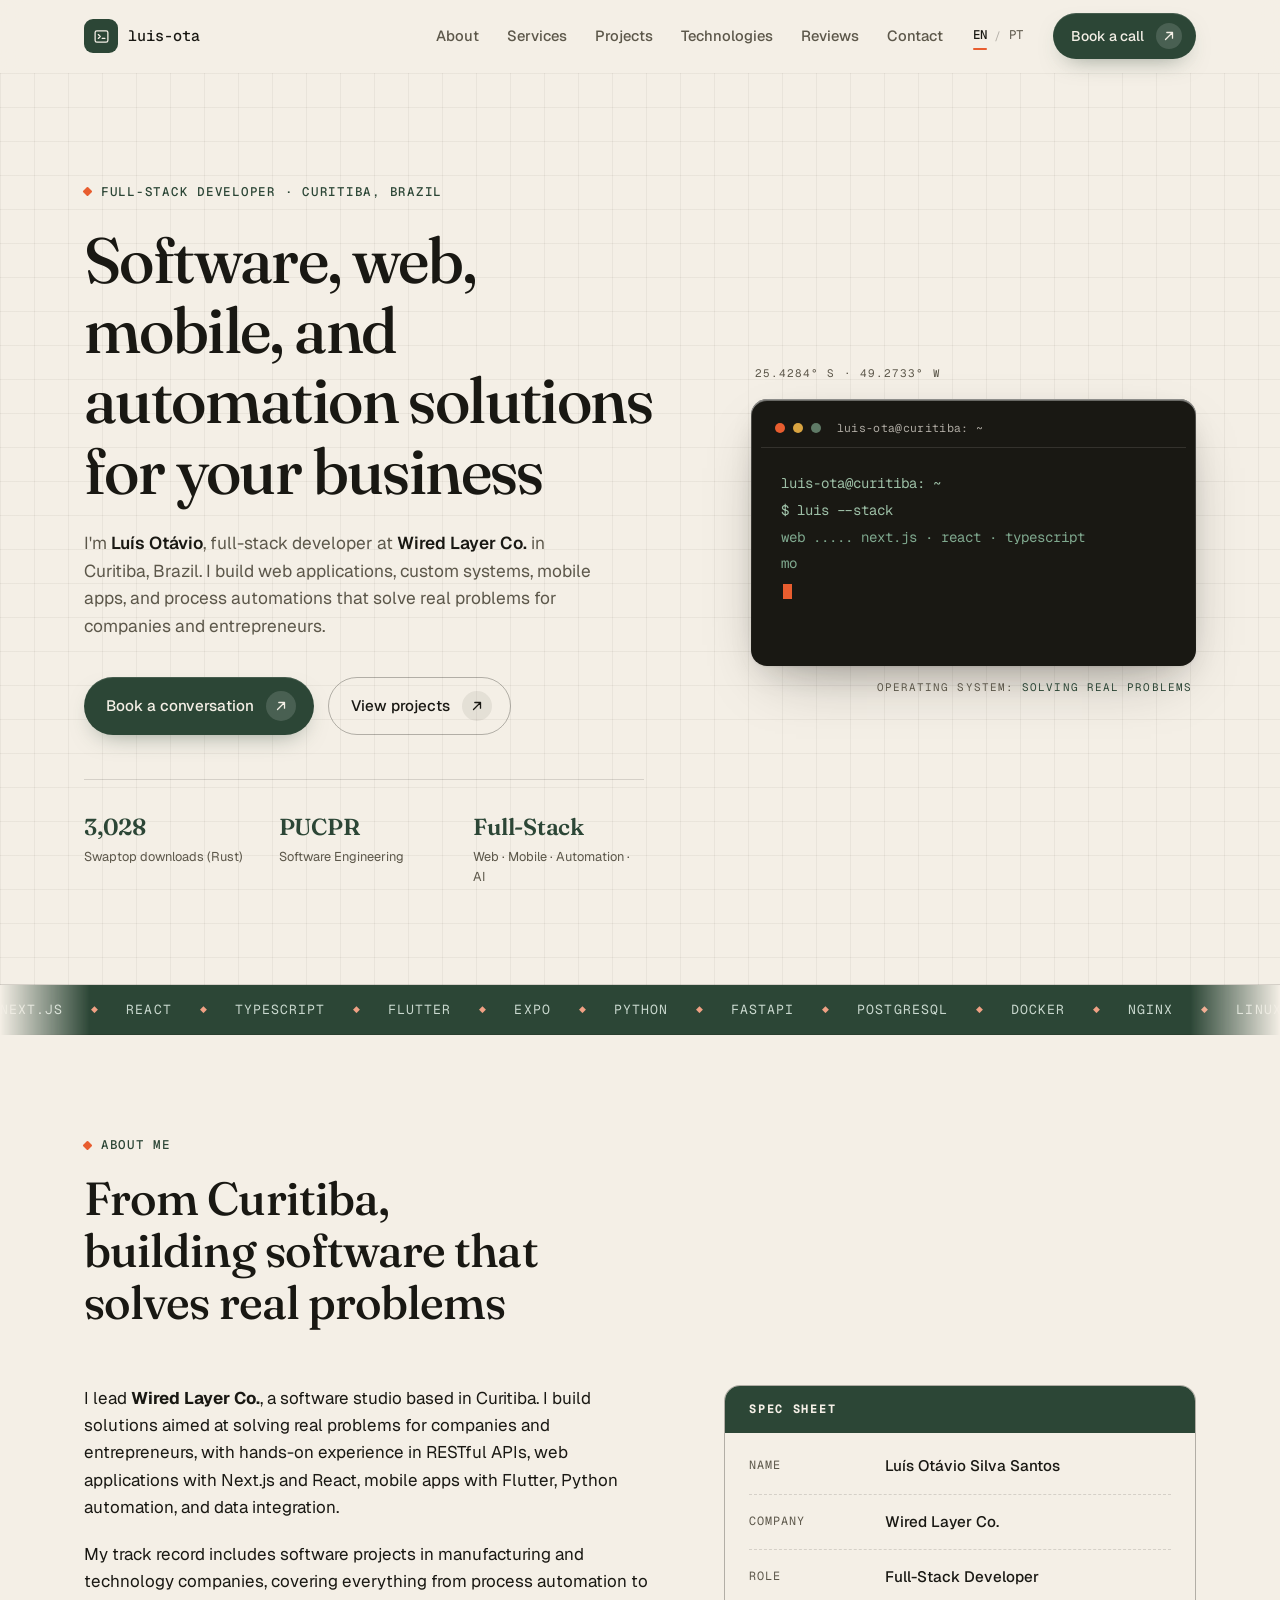
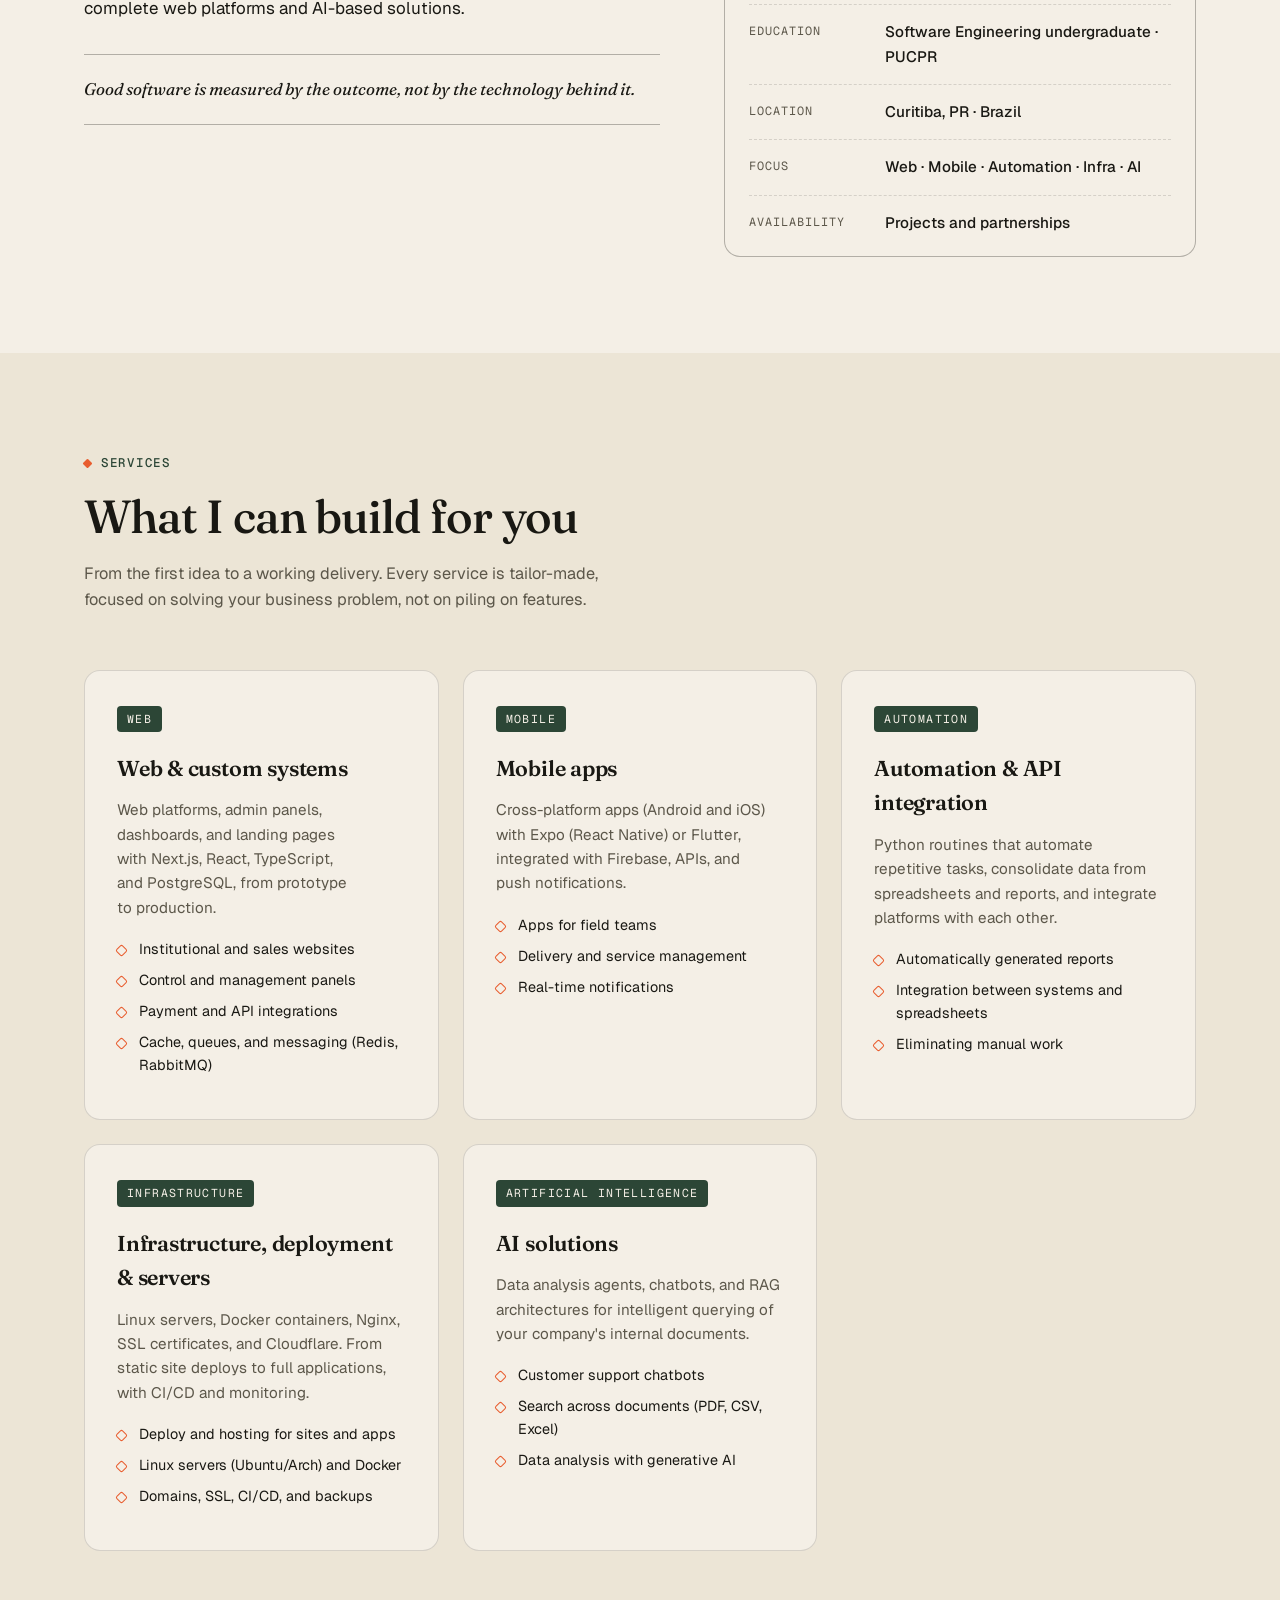
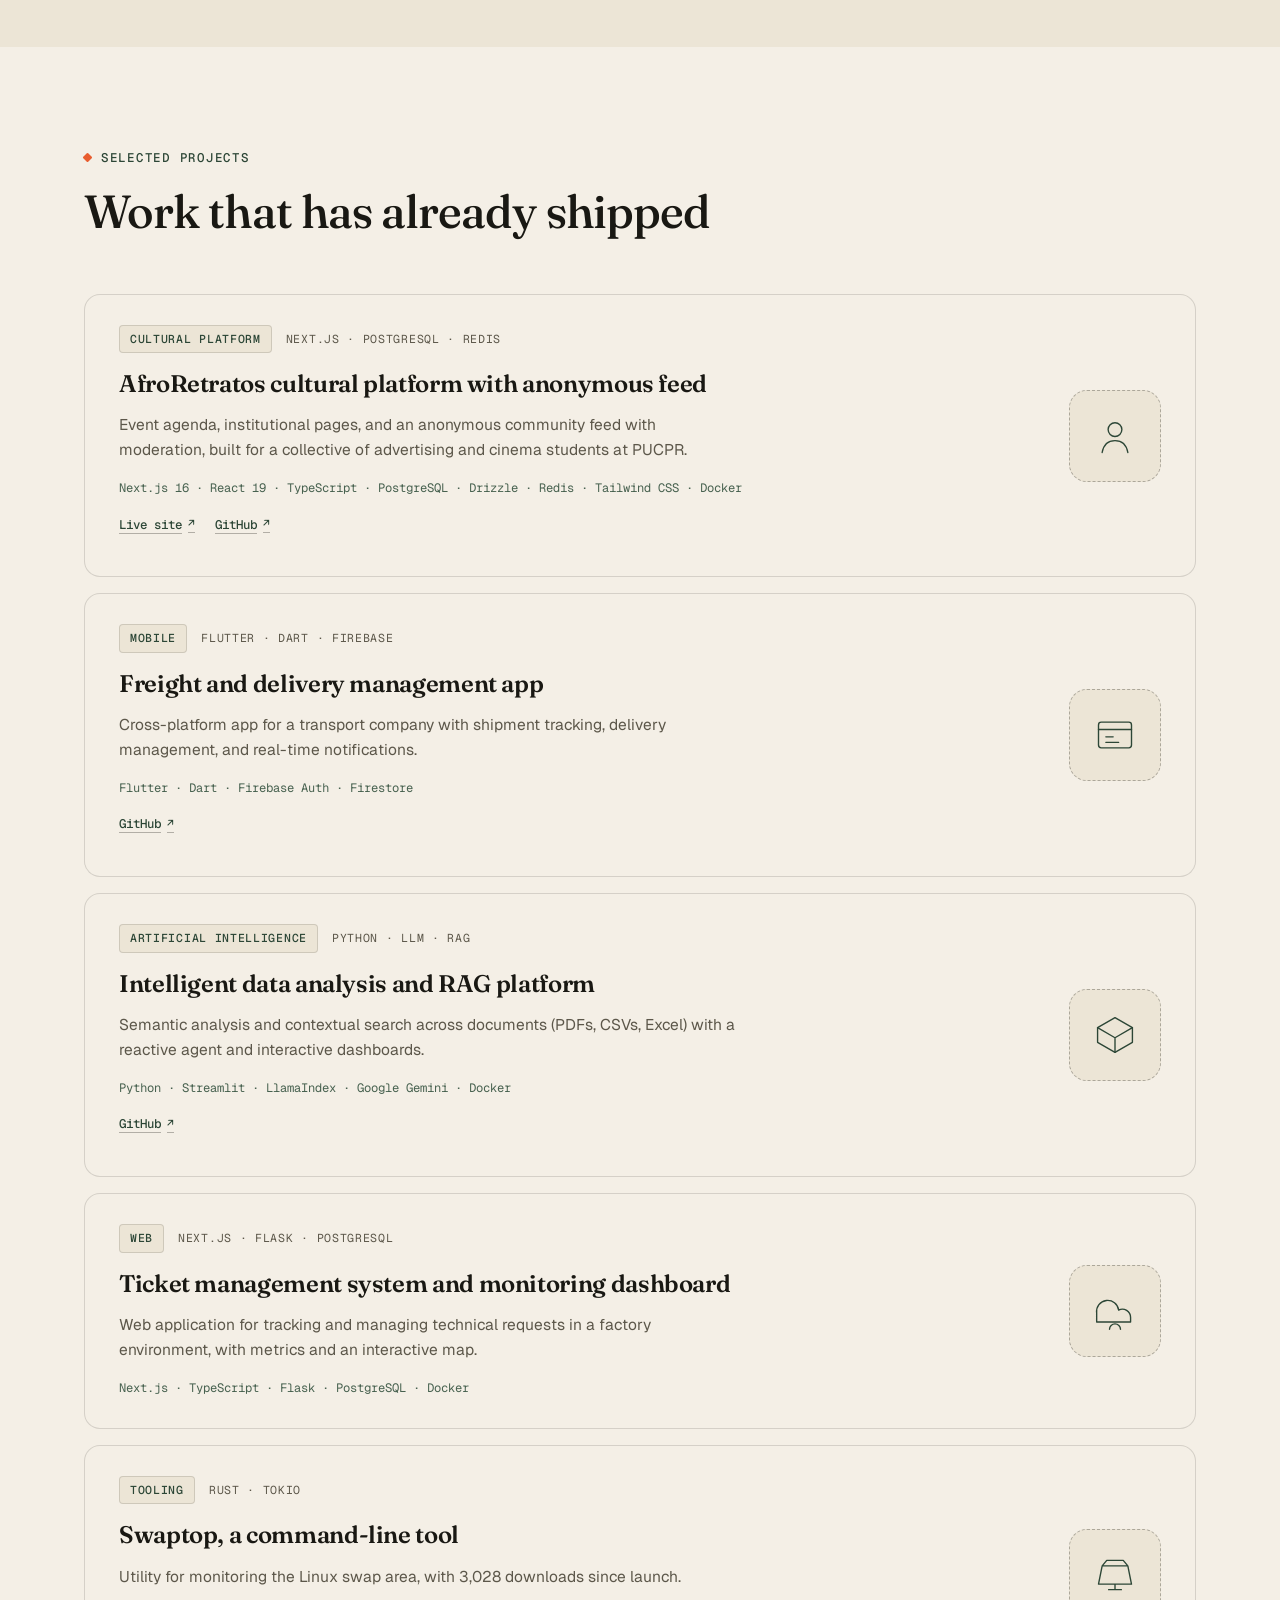
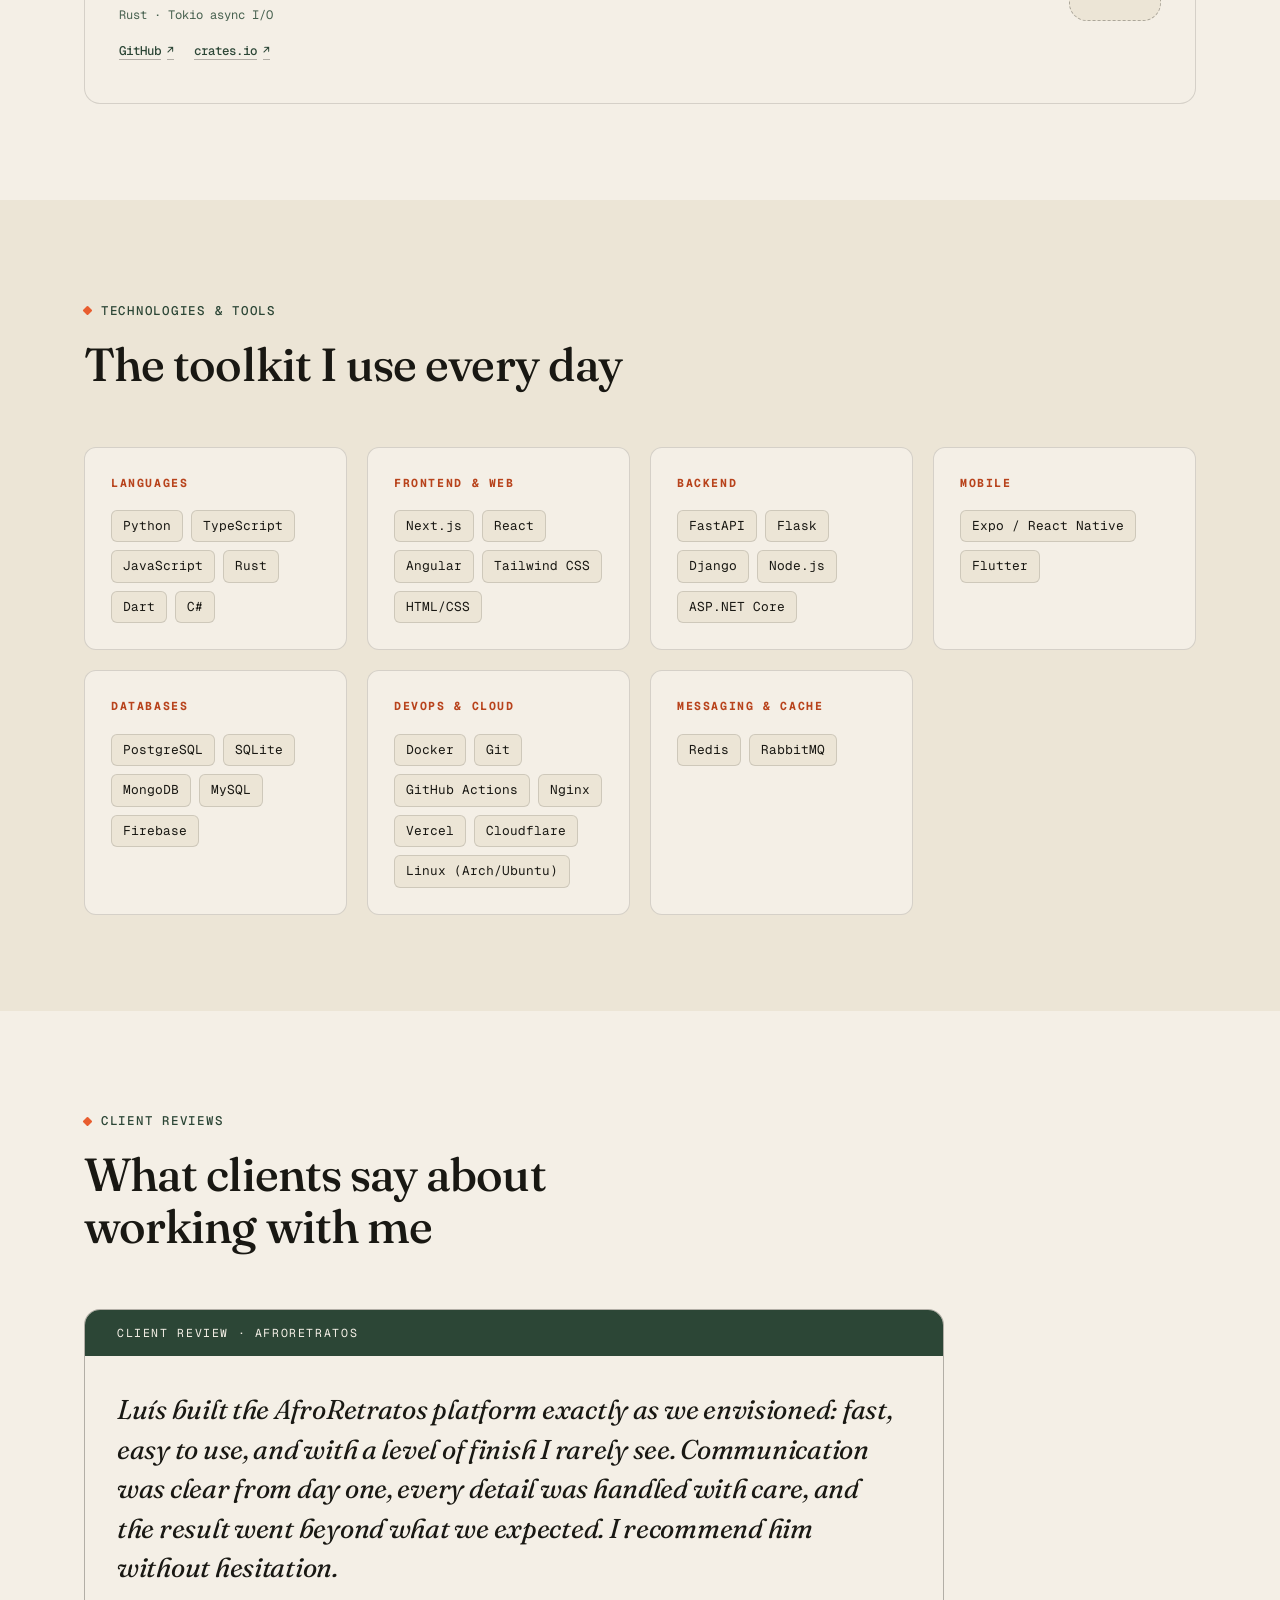
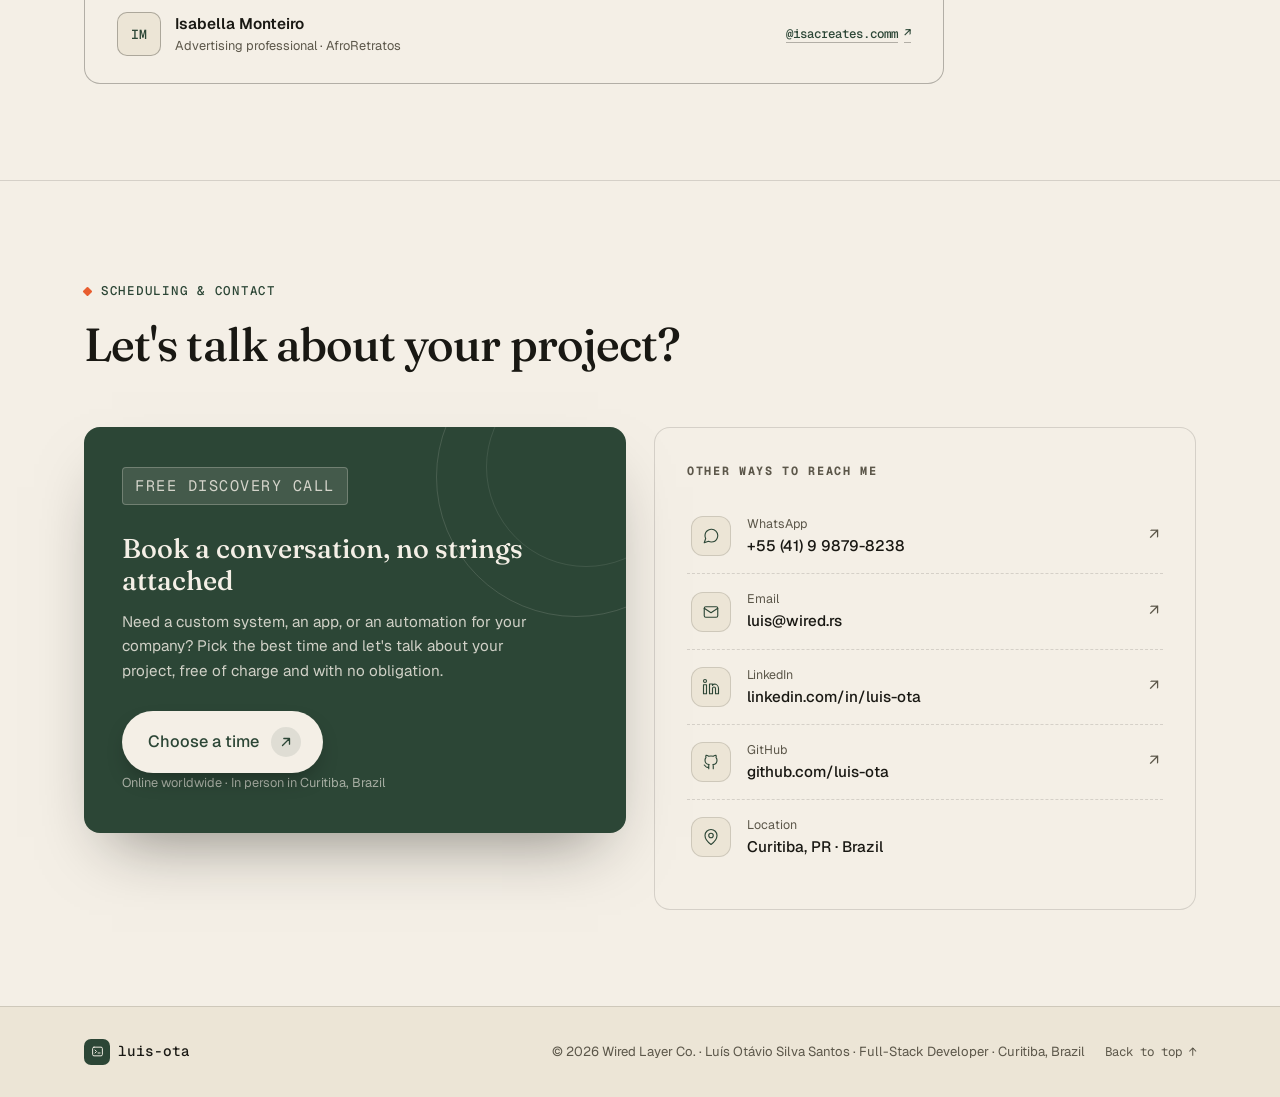
==== commit 03daf30f: "Contato: restaura o mailto no cliente quando o Cloudflare ofusca o href" ====
--- a/public/index.html
+++ b/public/index.html
@@ -591,7 +591,7 @@
                 </a>
               </li>
               <li>
-                <a href="mailto:luis&#64;wired.rs">
+                <a href="mailto:luis&#64;wired.rs" data-email="luis&#64;wired.rs">
                   <span class="canal-icone" aria-hidden="true">
                     <svg viewBox="0 0 24 24" fill="none" stroke="currentColor" stroke-width="1.5" stroke-linecap="round" stroke-linejoin="round"><rect x="3" y="5" width="18" height="14" rx="2"/><path d="M3 7l9 6 9-6"/></svg>
                   </span>
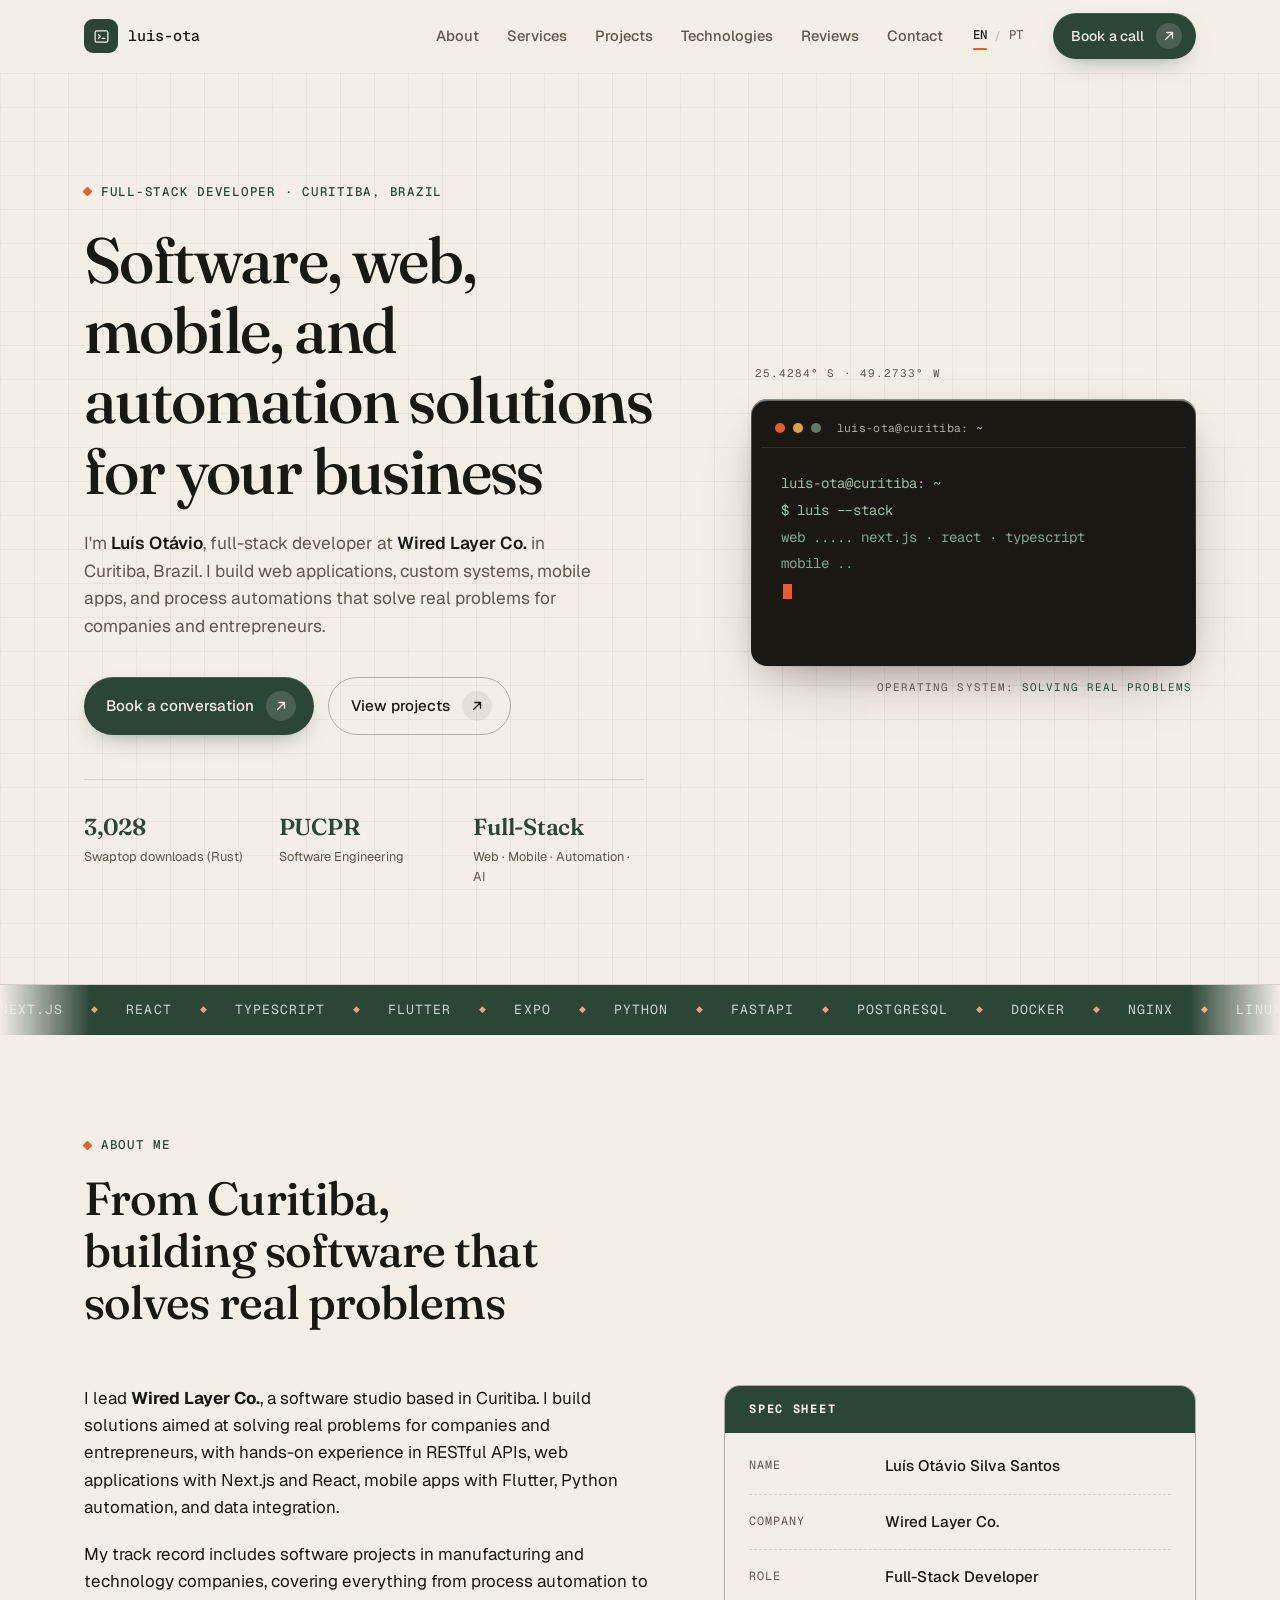
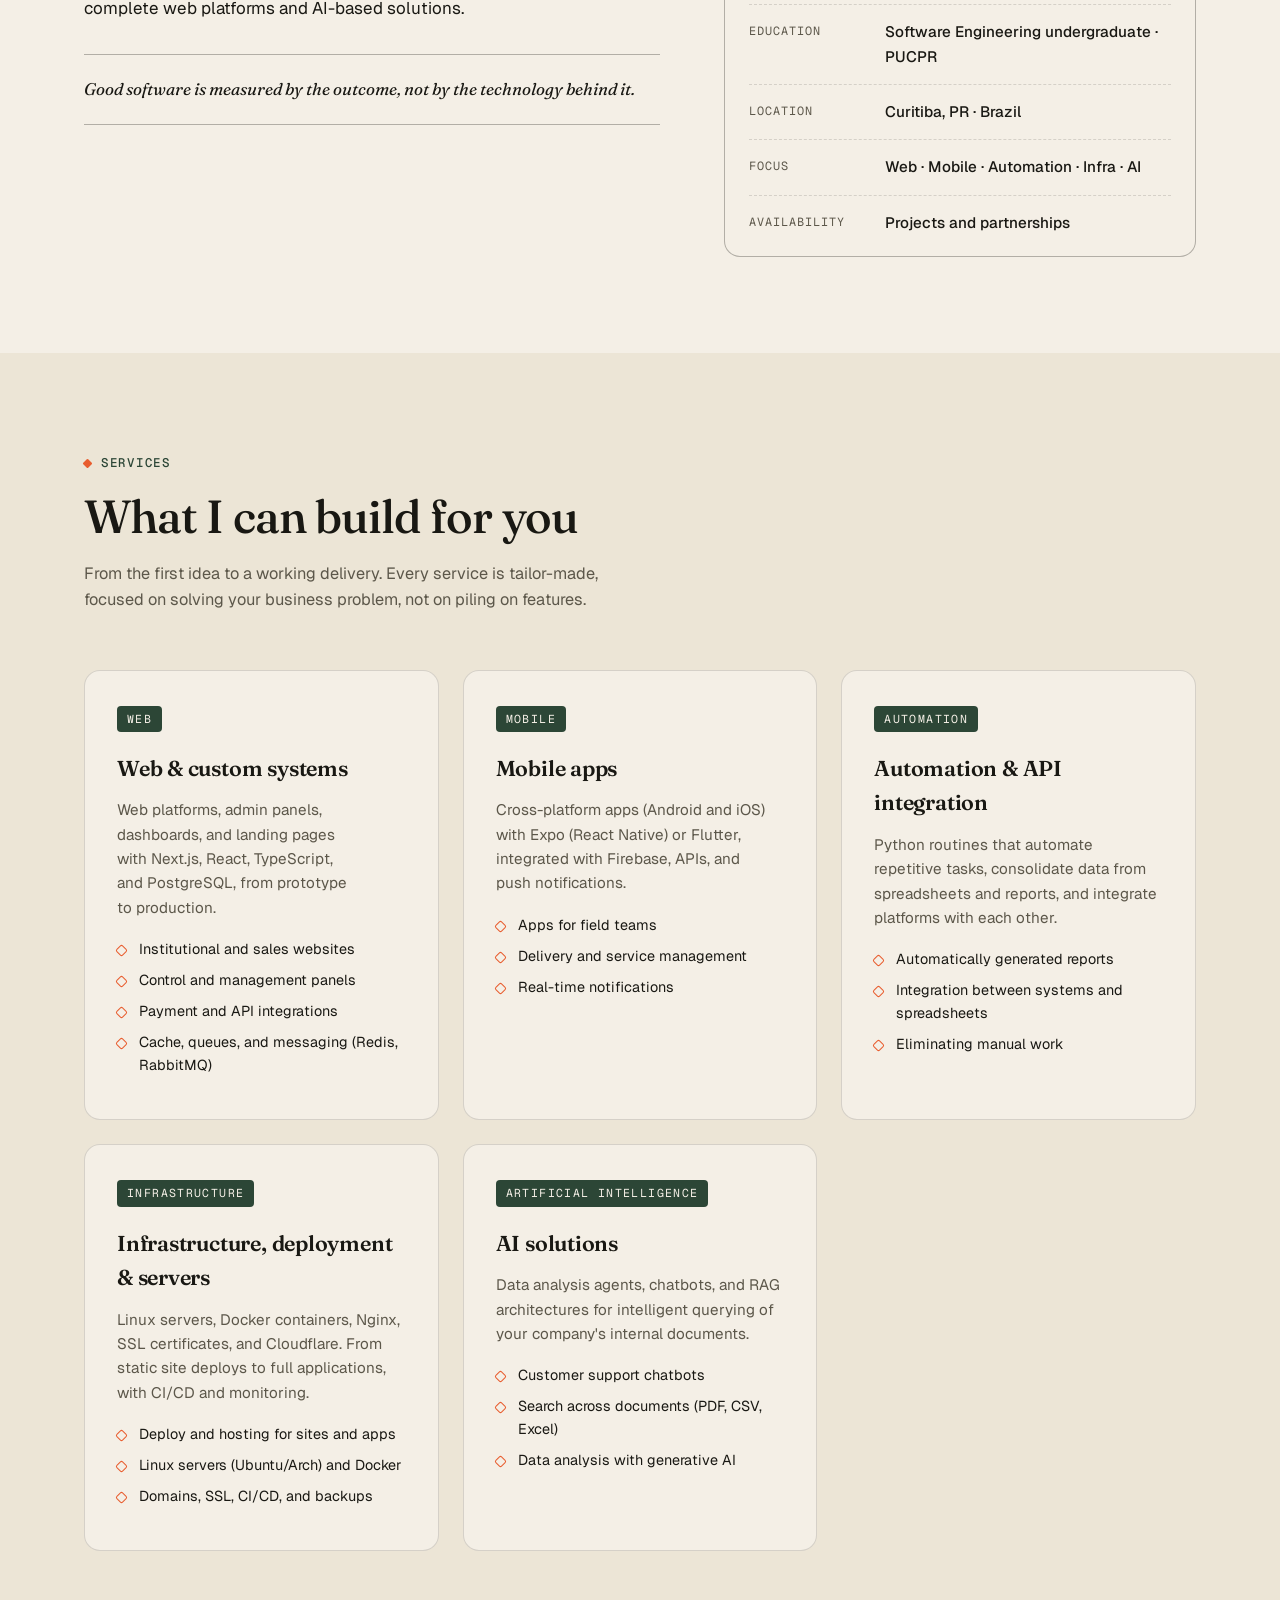
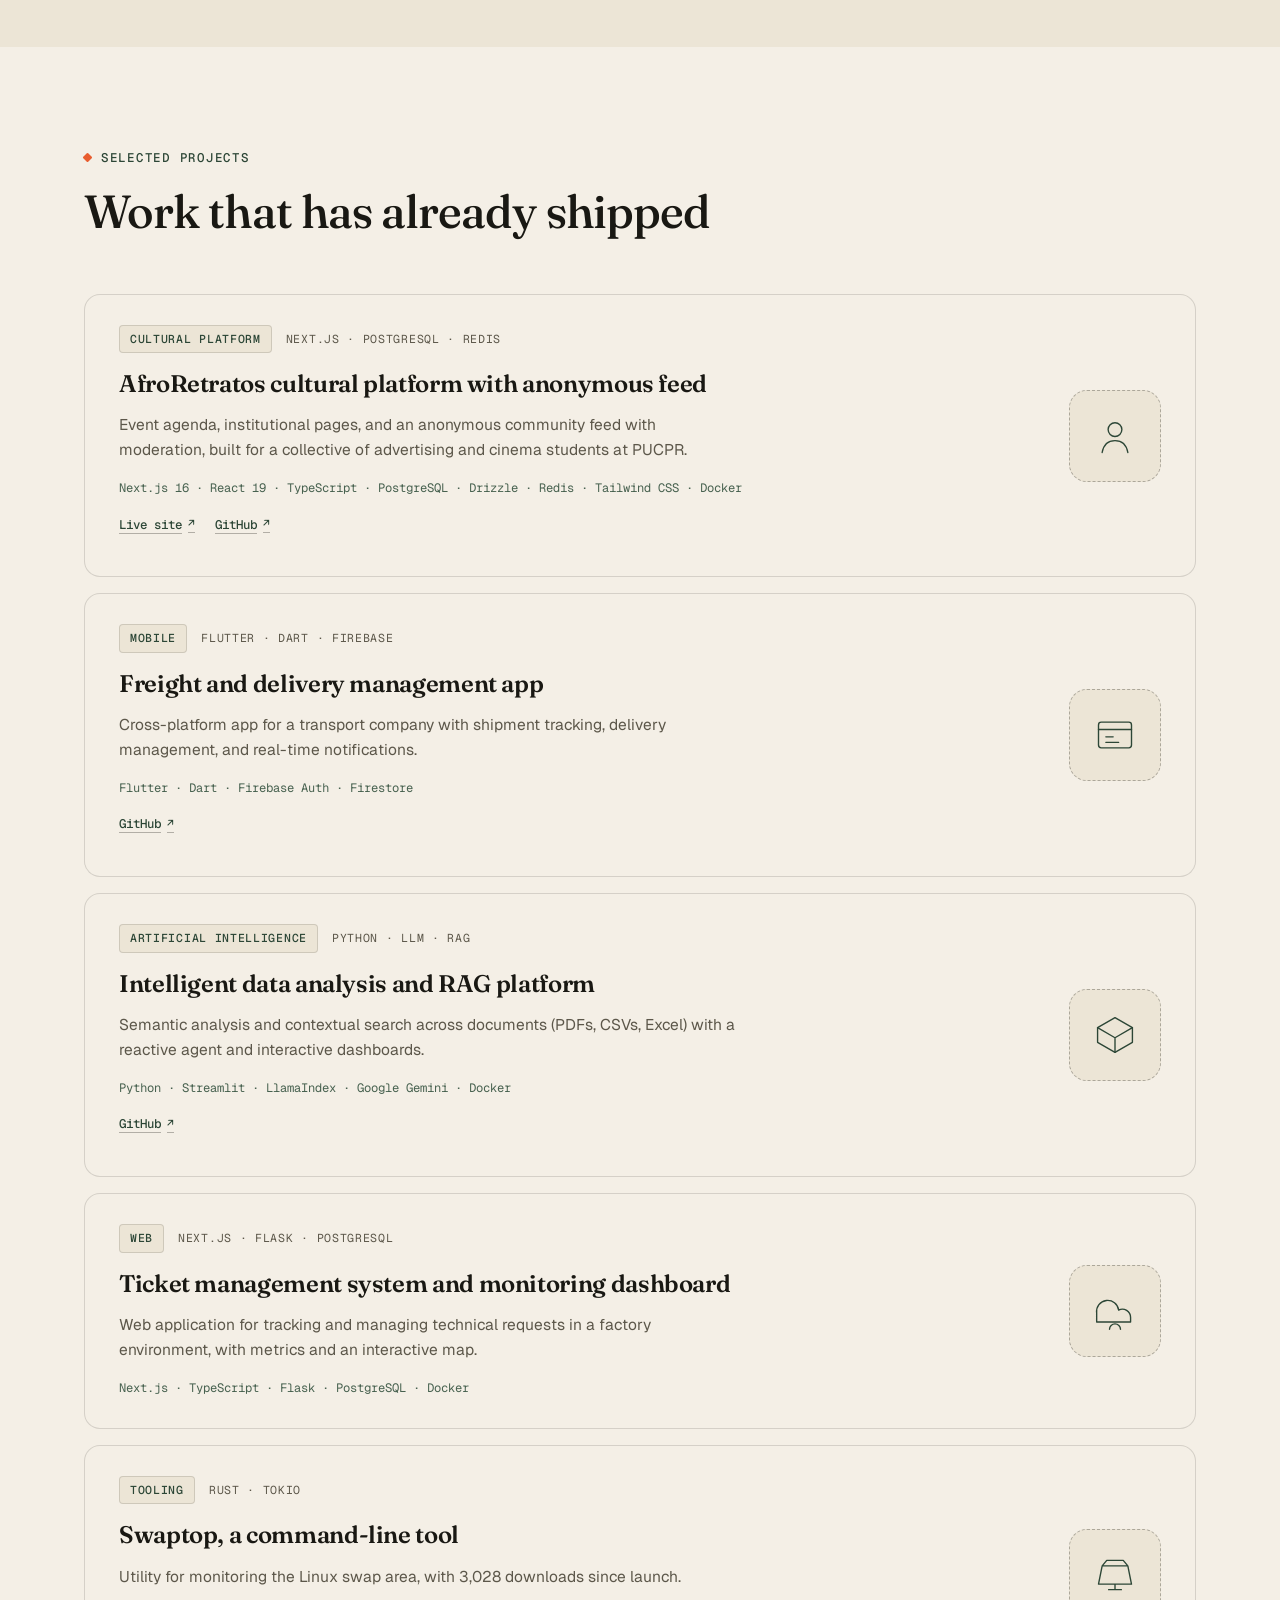
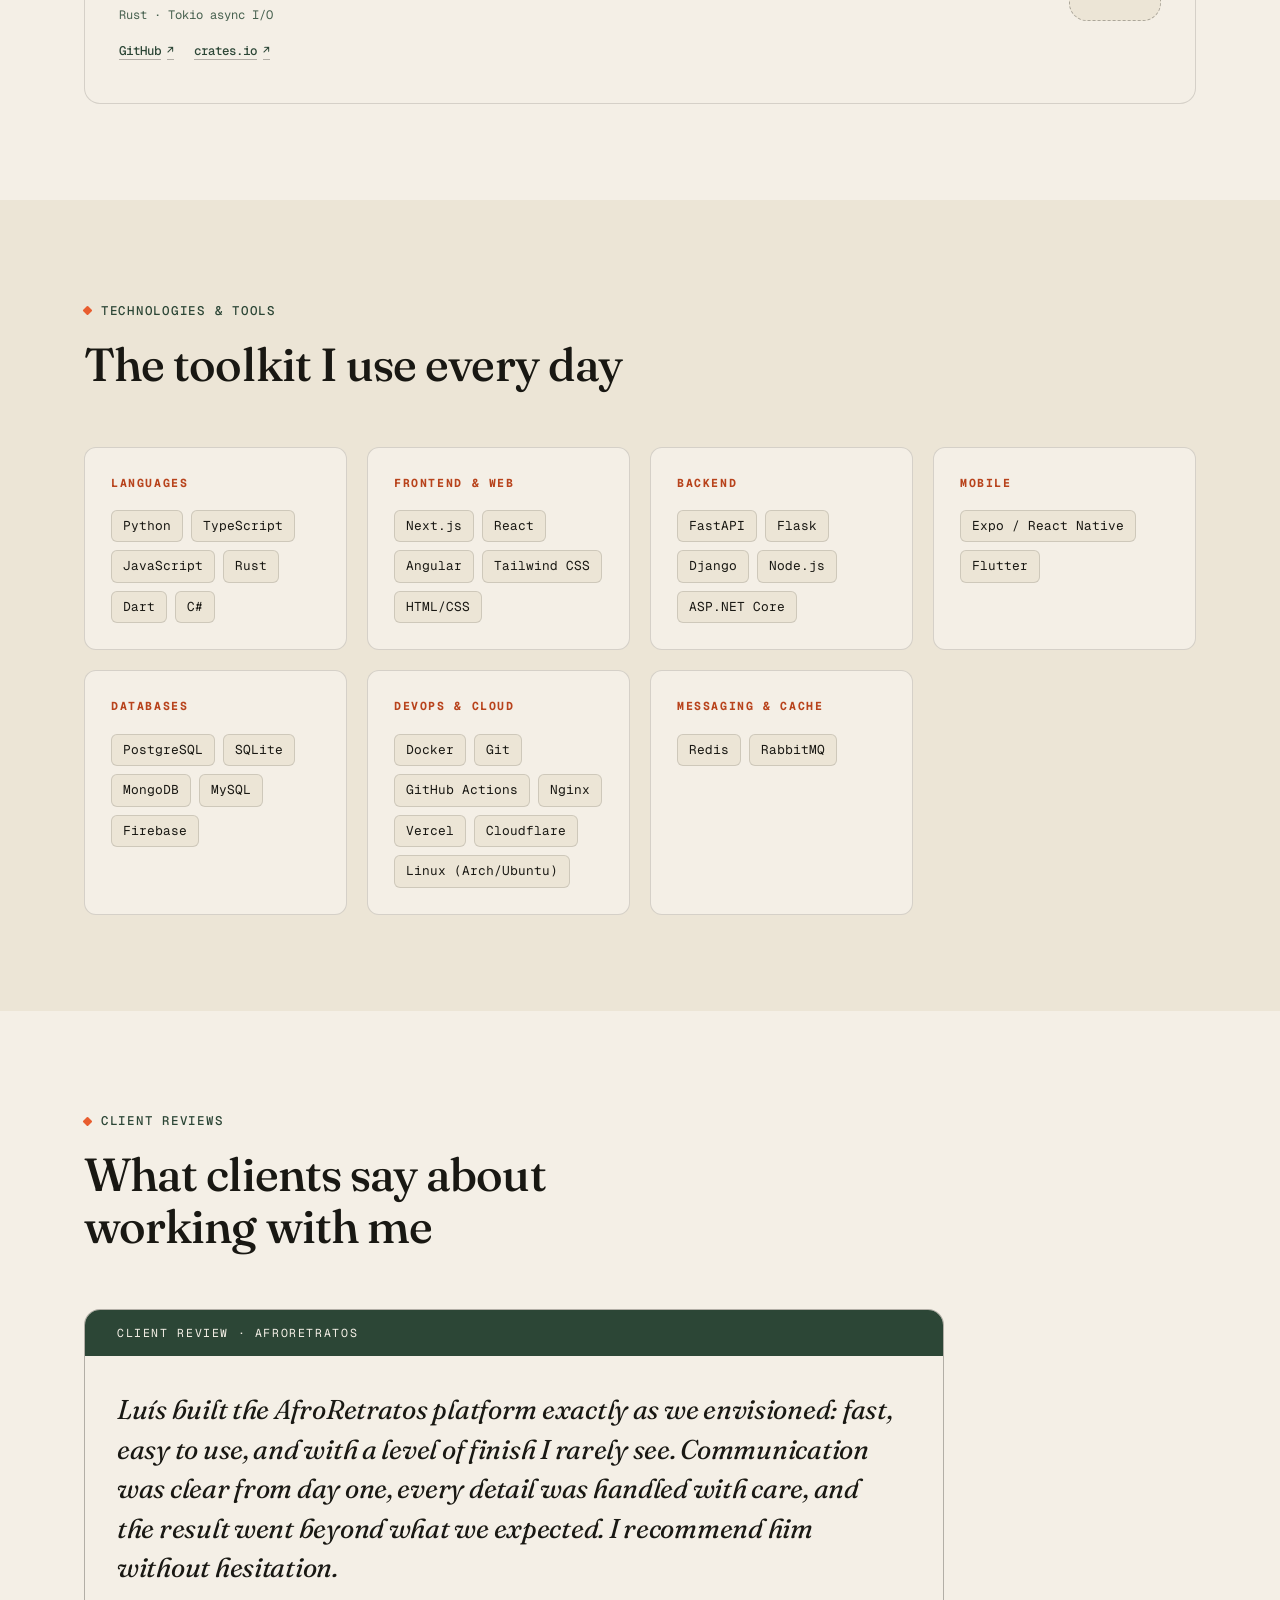
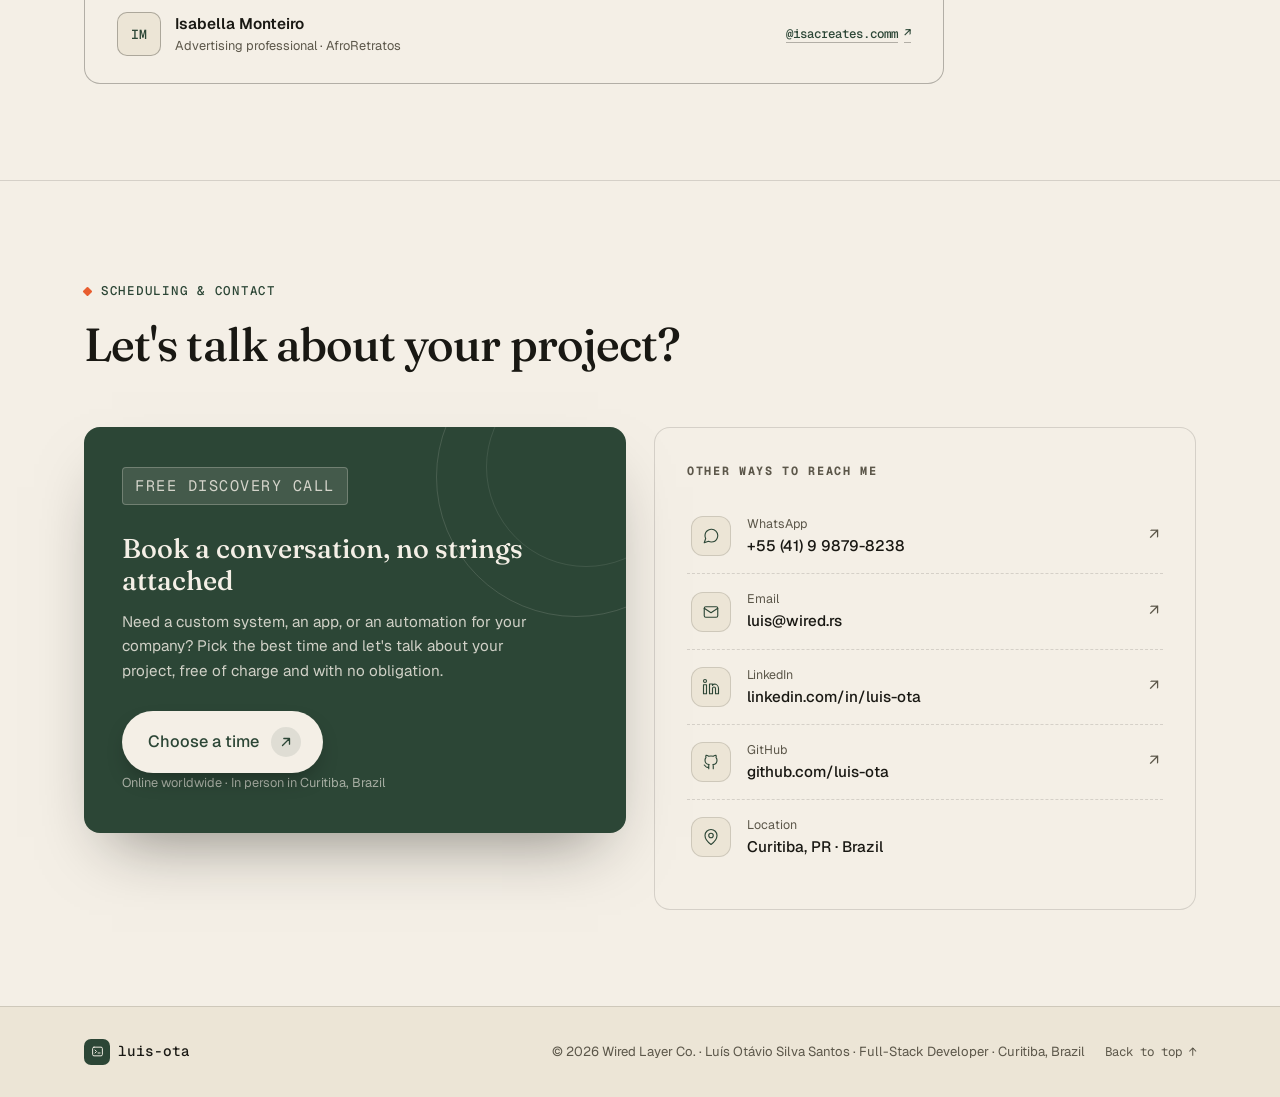
==== commit c7eaf227: "OpenGraph: OG propria para /neo e /creative (mundo indigo) e alts - neo/og.png e creative/og.png 120" ====
--- a/public/index.html
+++ b/public/index.html
@@ -17,8 +17,10 @@
   <meta property="og:title" content="Luís Otávio · Full-Stack Developer in Curitiba">
   <meta property="og:description" content="Software, web, mobile, and automation solutions for your business.">
   <meta property="og:image" content="https://portfolio.wired.rs/og-image.png?v=dev">
+  <meta property="og:image:type" content="image/png">
   <meta property="og:image:width" content="1200">
   <meta property="og:image:height" content="630">
+  <meta property="og:image:alt" content="Luís Otávio · Full-Stack Developer at Wired Layer Co. · Curitiba, Brazil">
   <meta property="og:locale" content="en_US">
   <meta property="og:locale:alternate" content="pt_BR">
 
@@ -26,6 +28,7 @@
   <meta name="twitter:title" content="Luís Otávio · Full-Stack Developer in Curitiba">
   <meta name="twitter:description" content="Software, web, mobile, and automation solutions for your business.">
   <meta name="twitter:image" content="https://portfolio.wired.rs/og-image.png?v=dev">
+  <meta name="twitter:image:alt" content="Luís Otávio · Full-Stack Developer at Wired Layer Co. · Curitiba, Brazil">
 
   <script type="application/ld+json">
   {
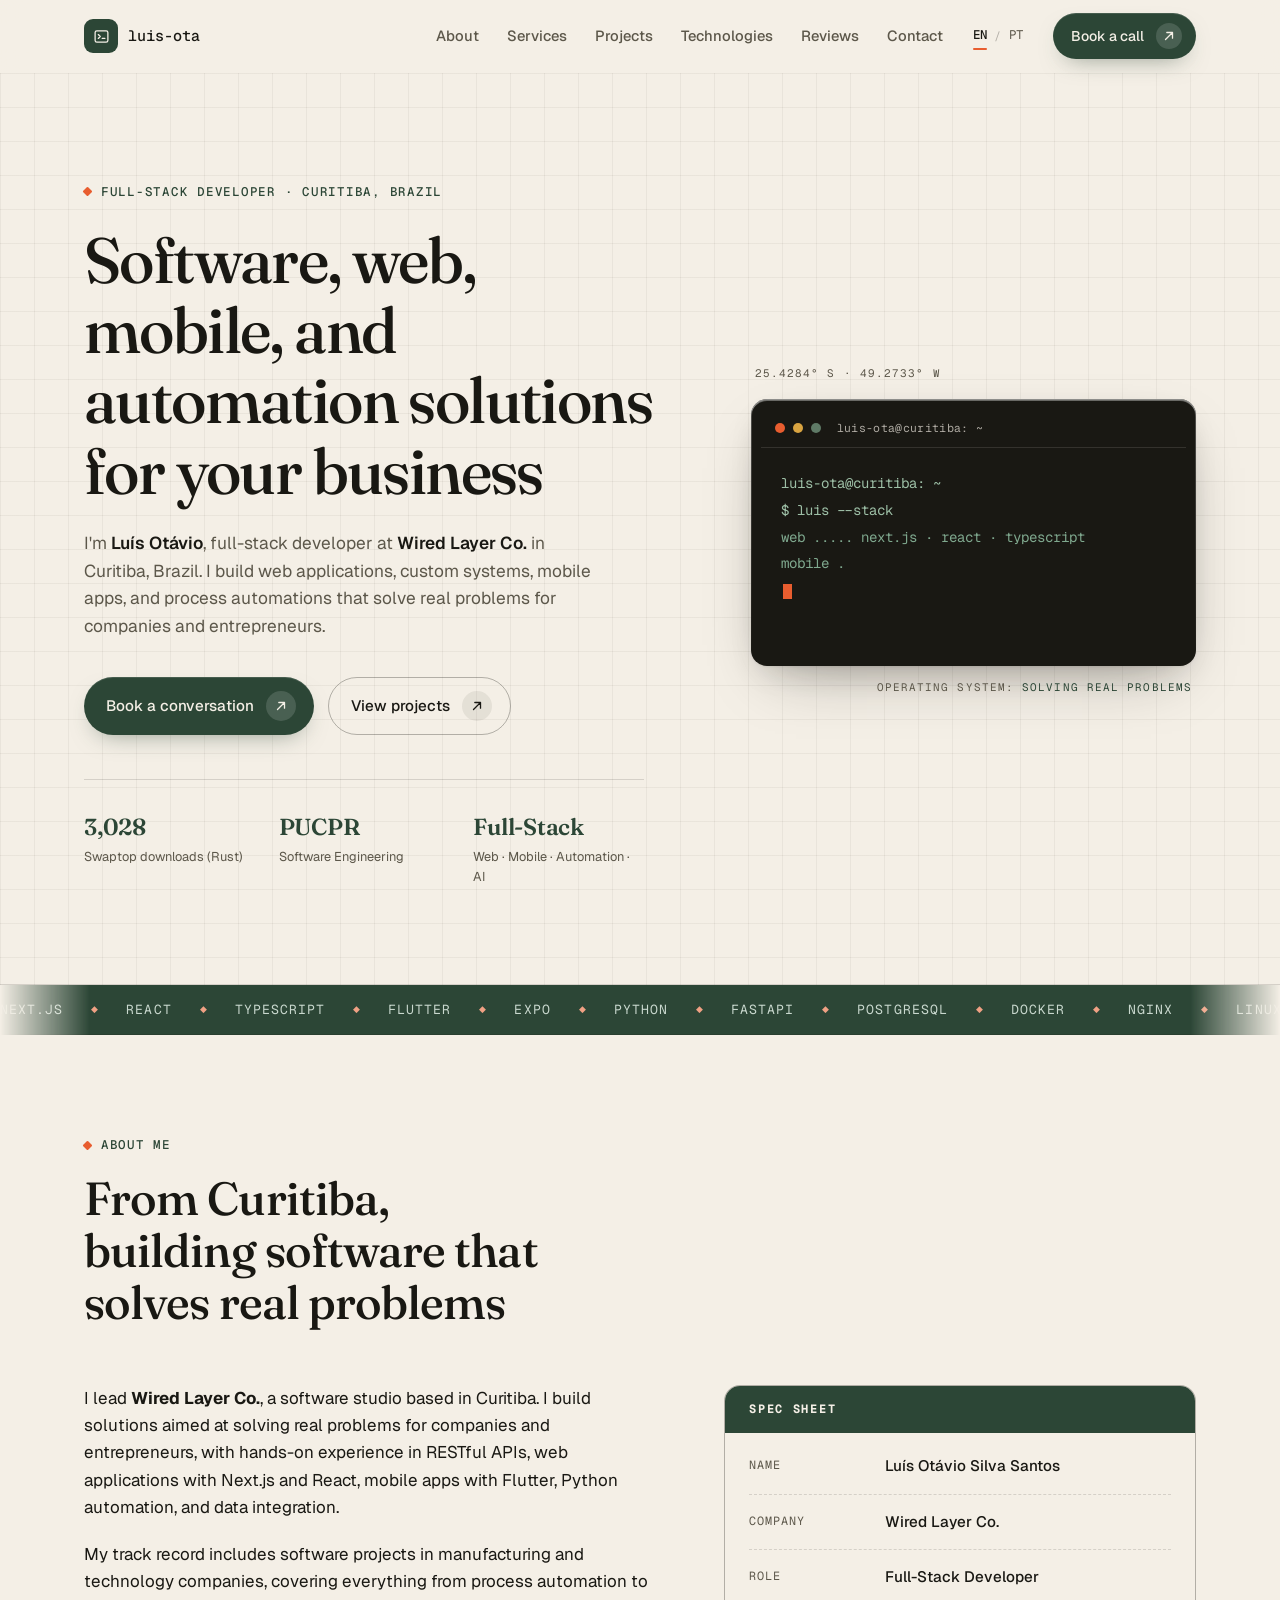
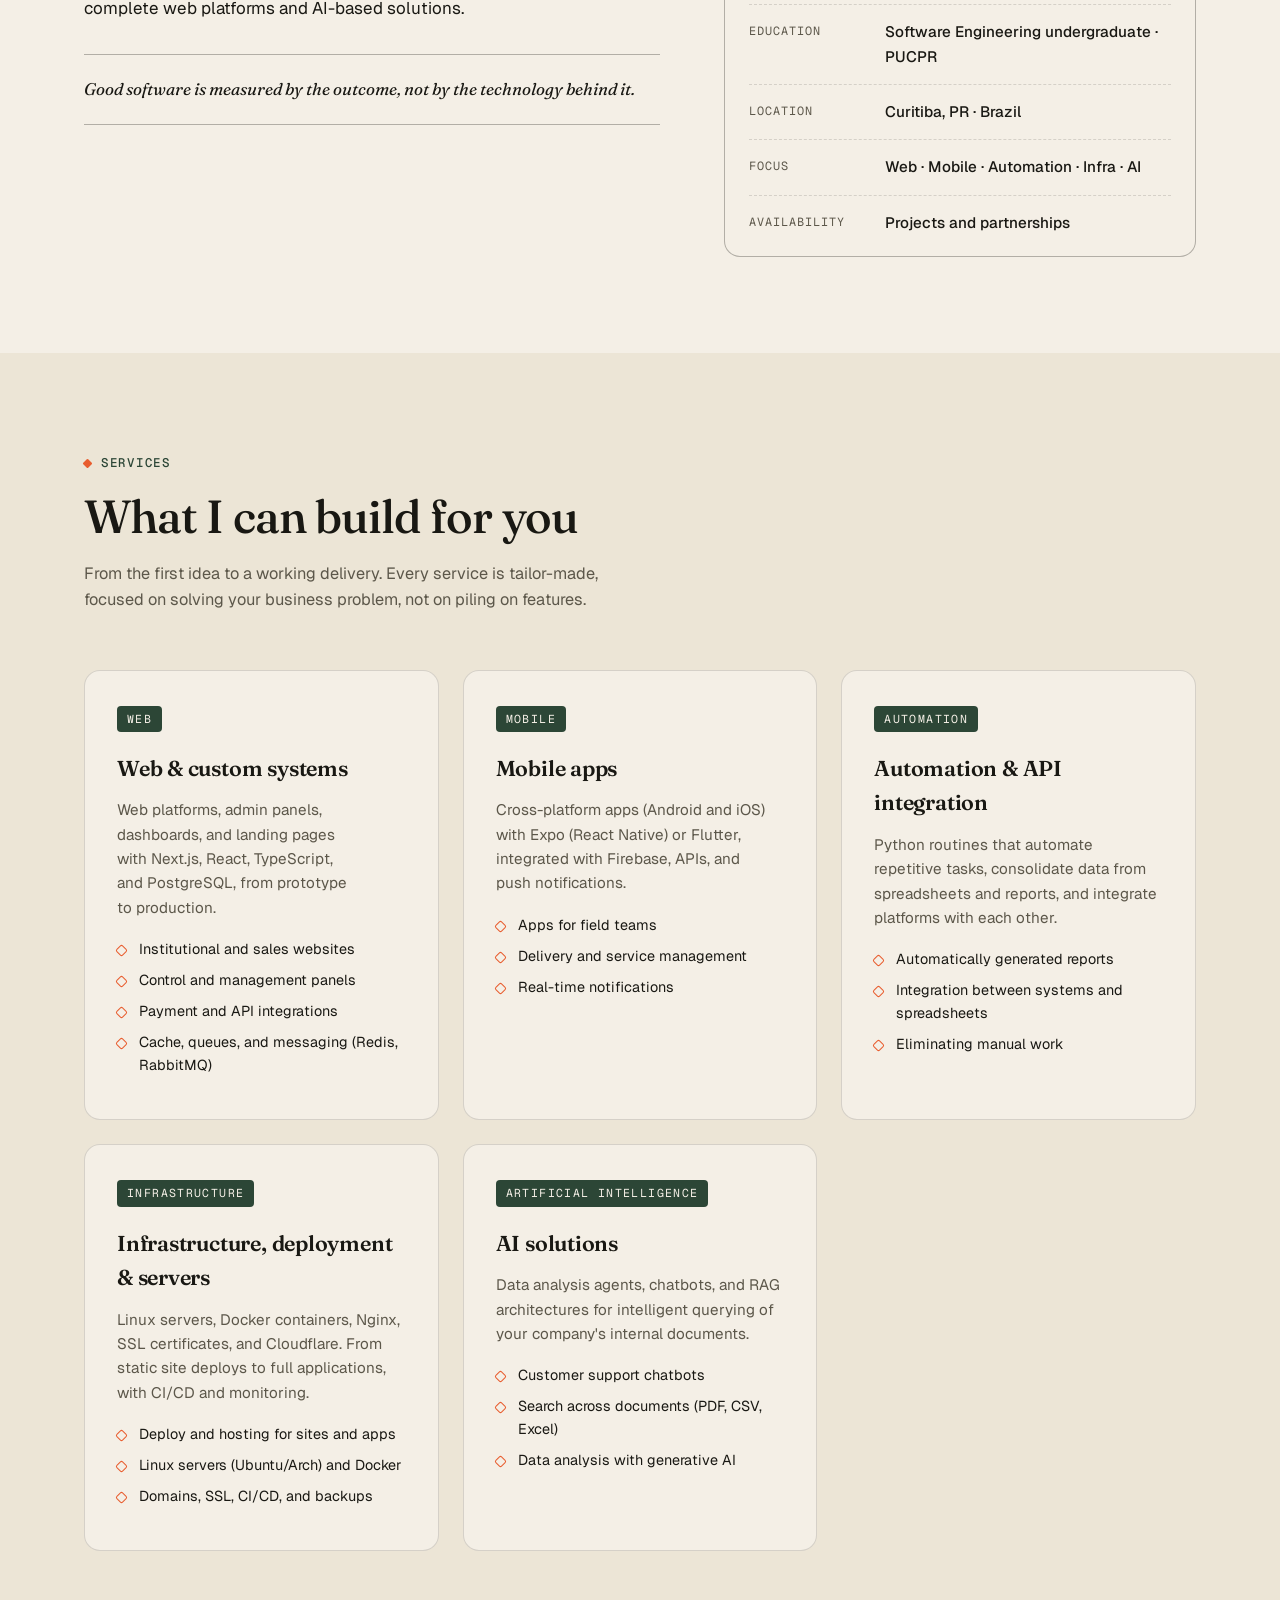
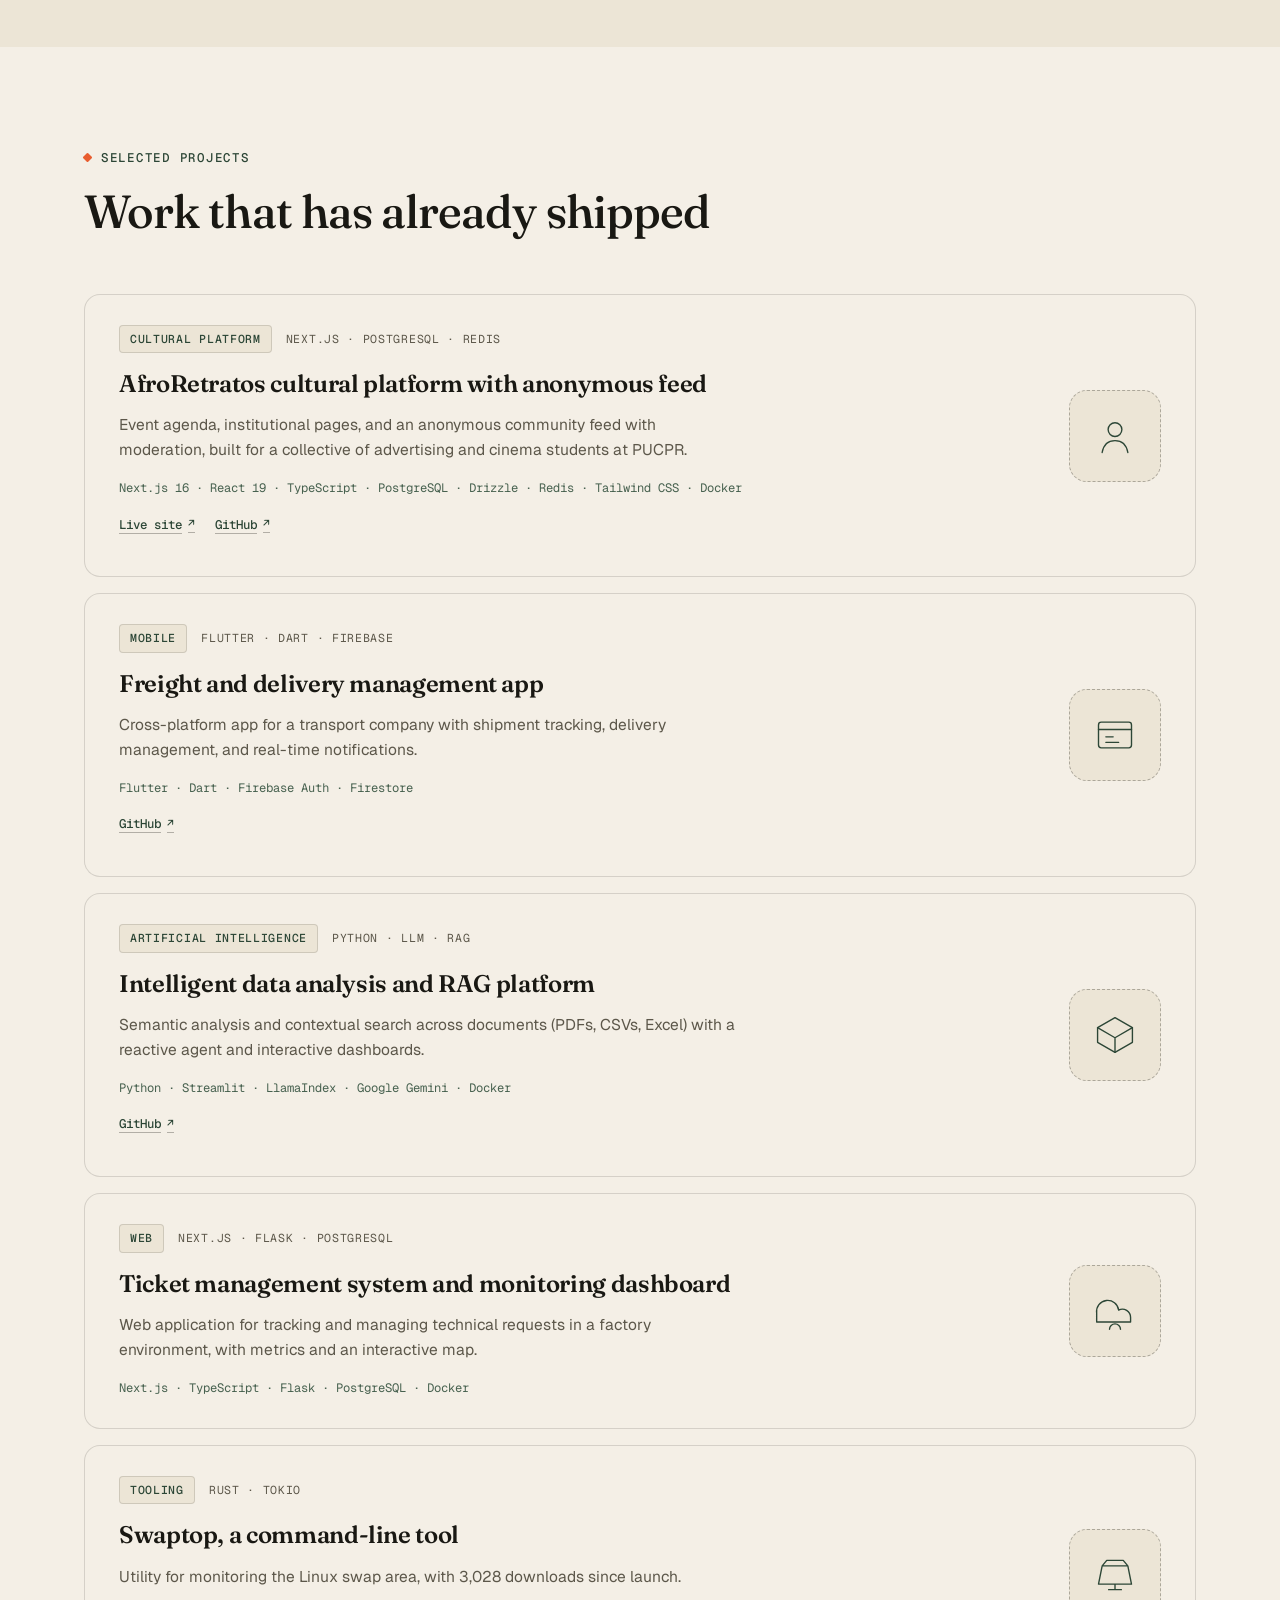
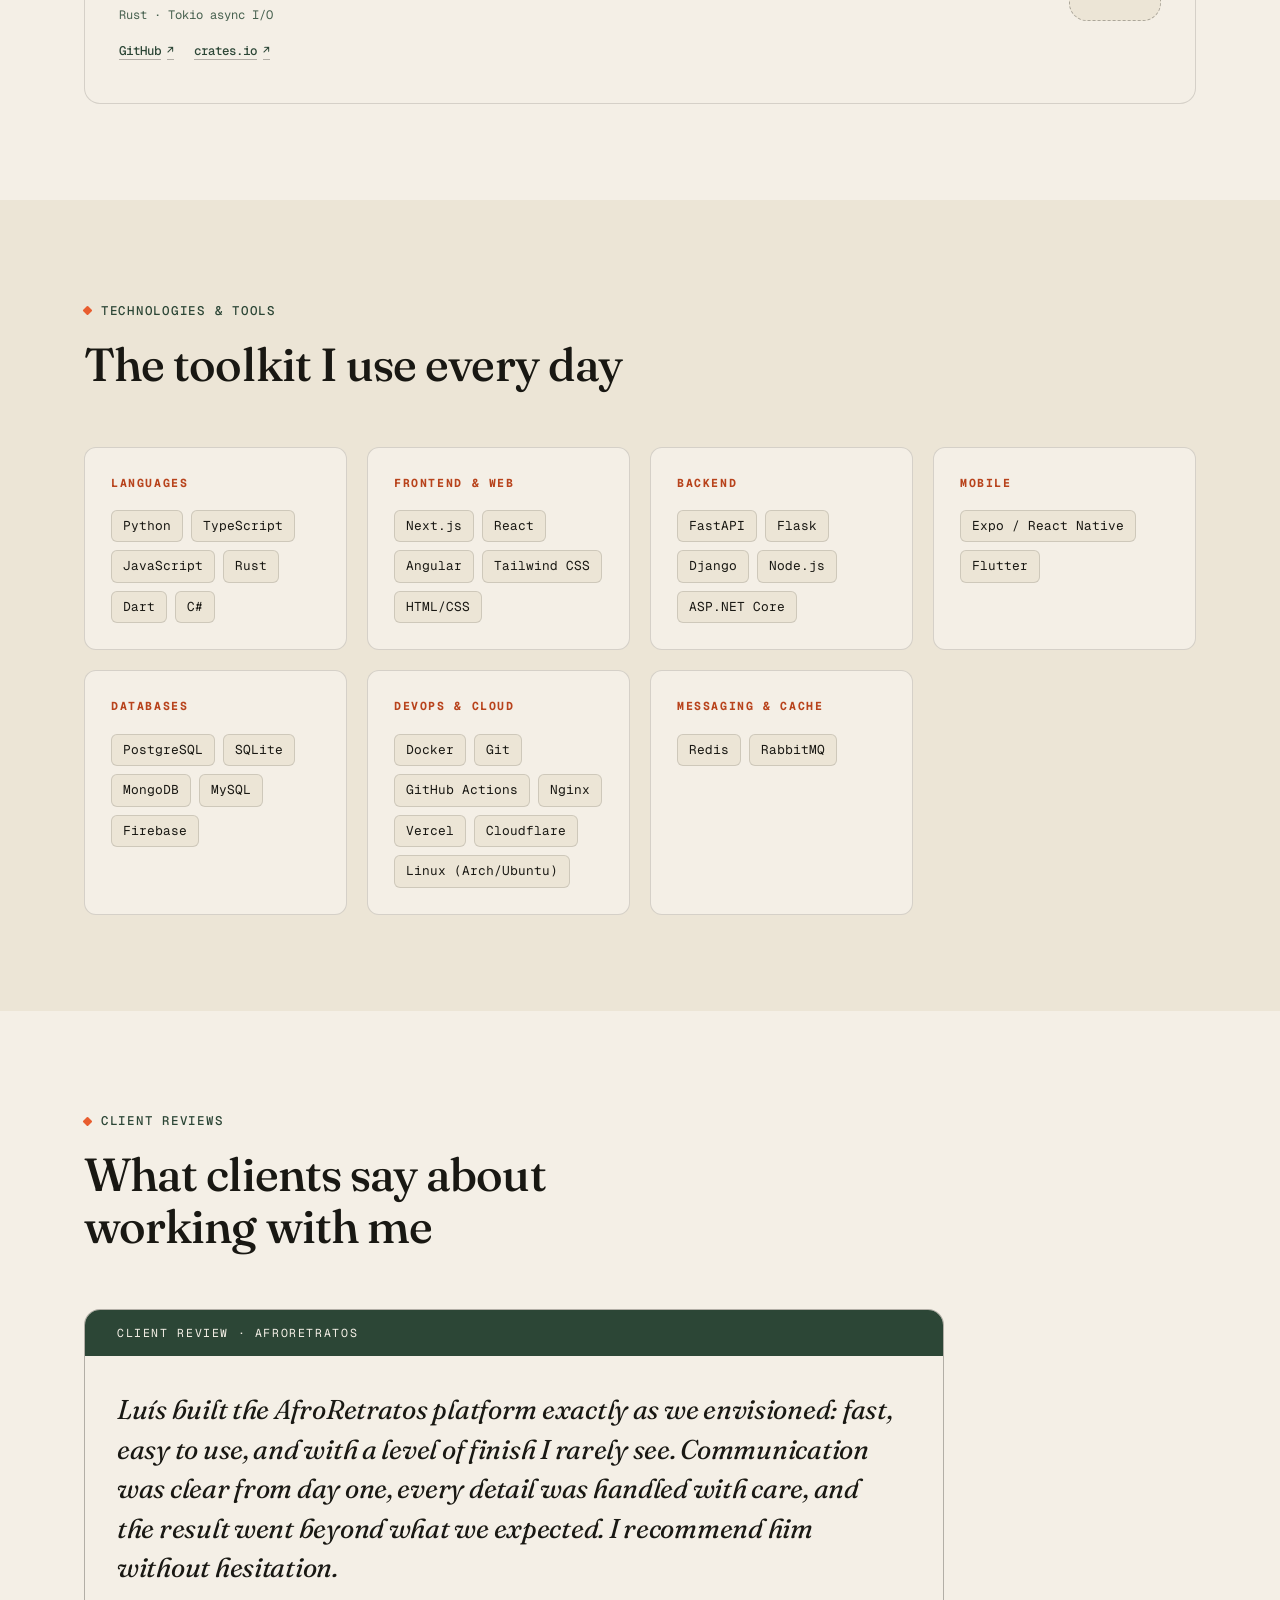
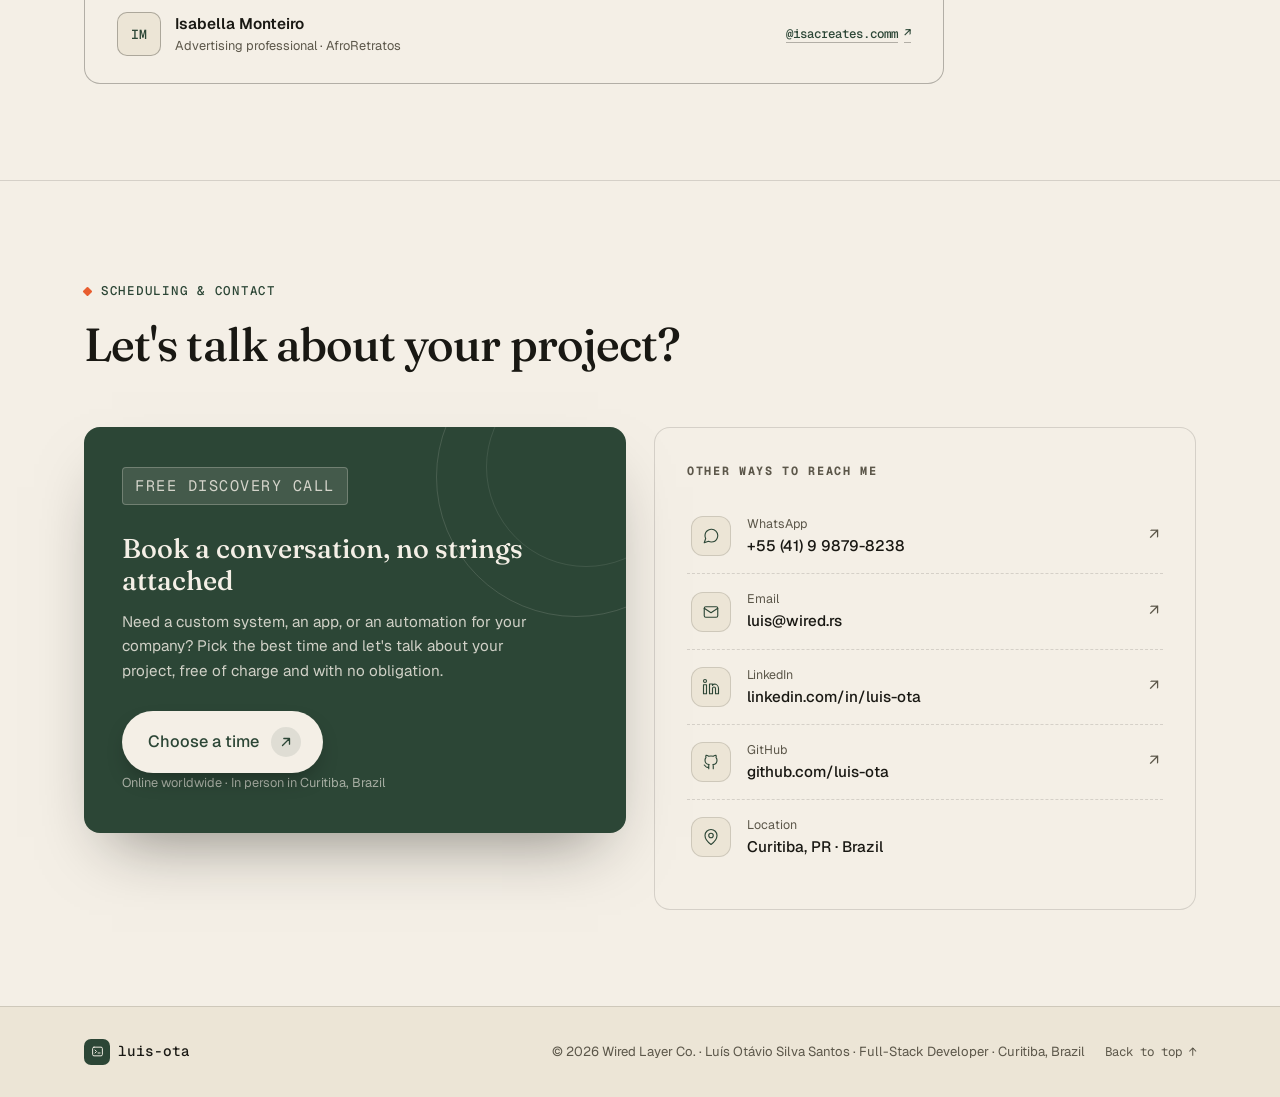
==== commit 87b907e9: "Rodape: sem link explicito para wired.rs; marca vira link discreto (clique no texto)" ====
--- a/public/index.html
+++ b/public/index.html
@@ -648,7 +648,7 @@
   <footer class="site-footer">
     <div class="container footer-inner">
       <p class="footer-marca"><span class="brand-mark" aria-hidden="true"><svg viewBox="0 0 24 24" fill="none" stroke="currentColor" stroke-width="1.8" stroke-linecap="round" stroke-linejoin="round"><rect x="3" y="4" width="18" height="16" rx="2.5"/><path d="M7.5 9.25l2.75 2.75-2.75 2.75"/><path d="M13 14.75h3.75"/></svg></span> luis-ota</p>
-      <p class="footer-texto">© <span id="ano">2026</span> <span data-i18n="footer.text">Wired Layer Co. · Luís Otávio Silva Santos · Full-Stack Developer · Curitiba, Brazil</span></p>
+      <p class="footer-texto">© <span id="ano">2026</span> <a class="link-marca" href="https://wired.rs/" target="_blank" rel="noopener">Wired Layer Co.</a> <span data-i18n="footer.text">· Luís Otávio Silva Santos · Full-Stack Developer · Curitiba, Brazil</span></p>
       <a class="footer-voltar" href="#topo" data-i18n="footer.back">Back to top ↑</a>
     </div>
   </footer>
--- a/public/styles.css
+++ b/public/styles.css
@@ -1041,6 +1041,13 @@
 }
 .footer-marca .brand-mark svg { width: 13px; height: 13px; }
 .footer-texto { font-size: 0.82rem; color: var(--tinta-suave); }
+.link-marca {
+  color: inherit;
+  text-decoration: none;
+  border-bottom: 1px dashed transparent;
+  transition: color 0.2s ease, border-color 0.2s ease;
+}
+.link-marca:hover { color: var(--pinheiro); border-bottom-color: var(--musgo-claro); }
 .footer-voltar {
   font-family: var(--fonte-mono);
   font-size: 0.78rem;
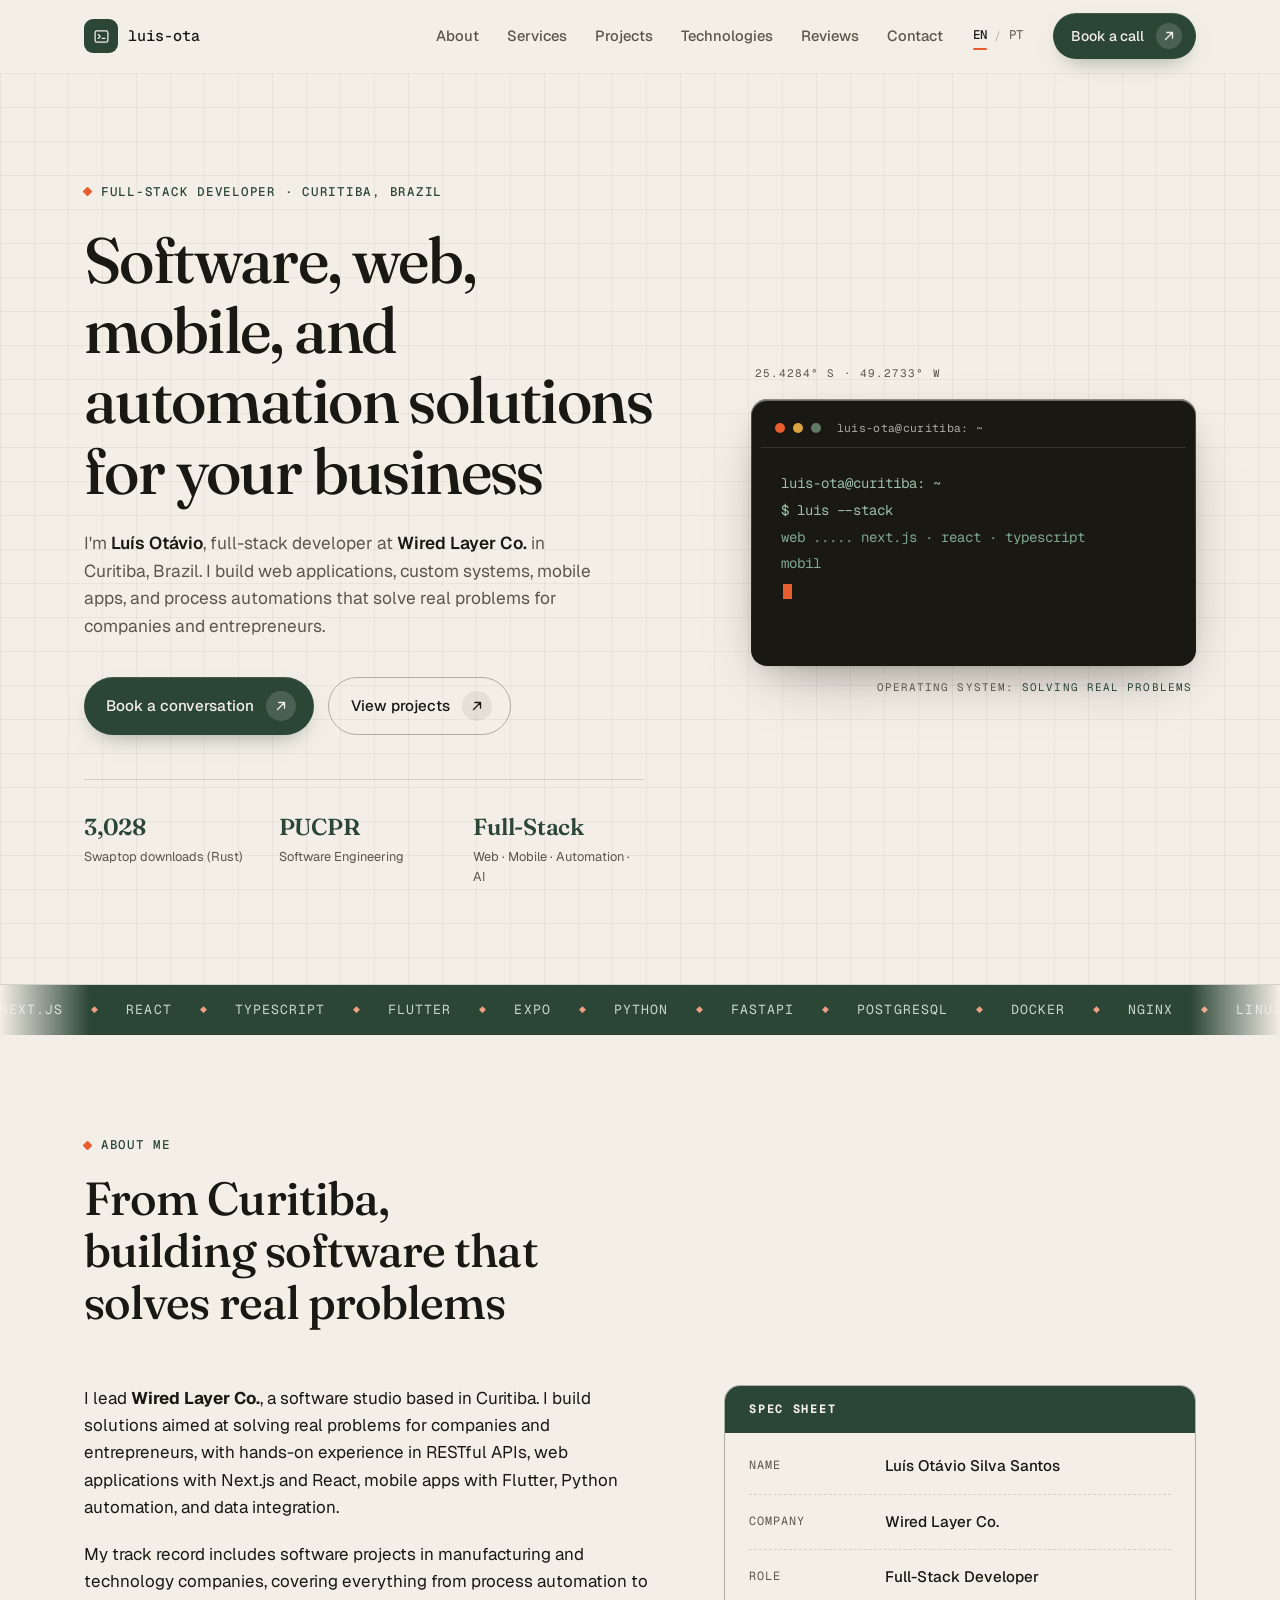
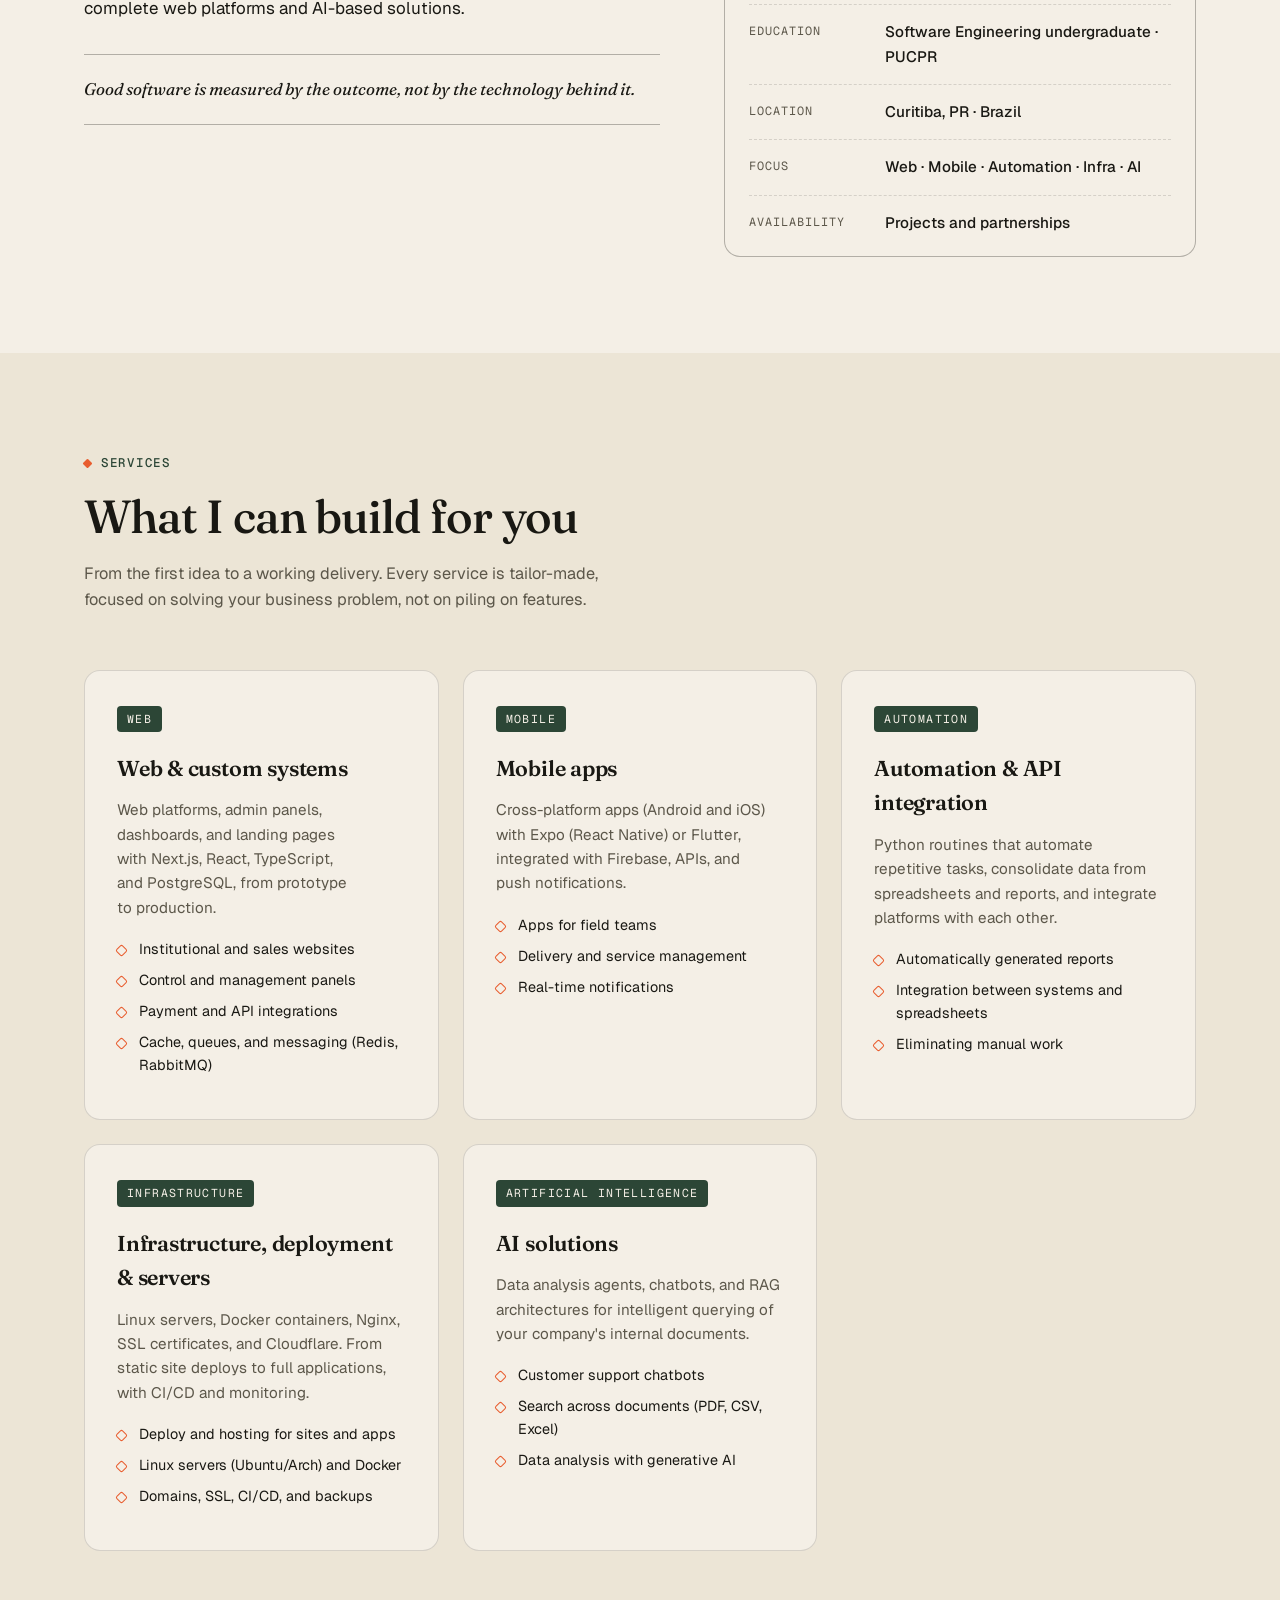
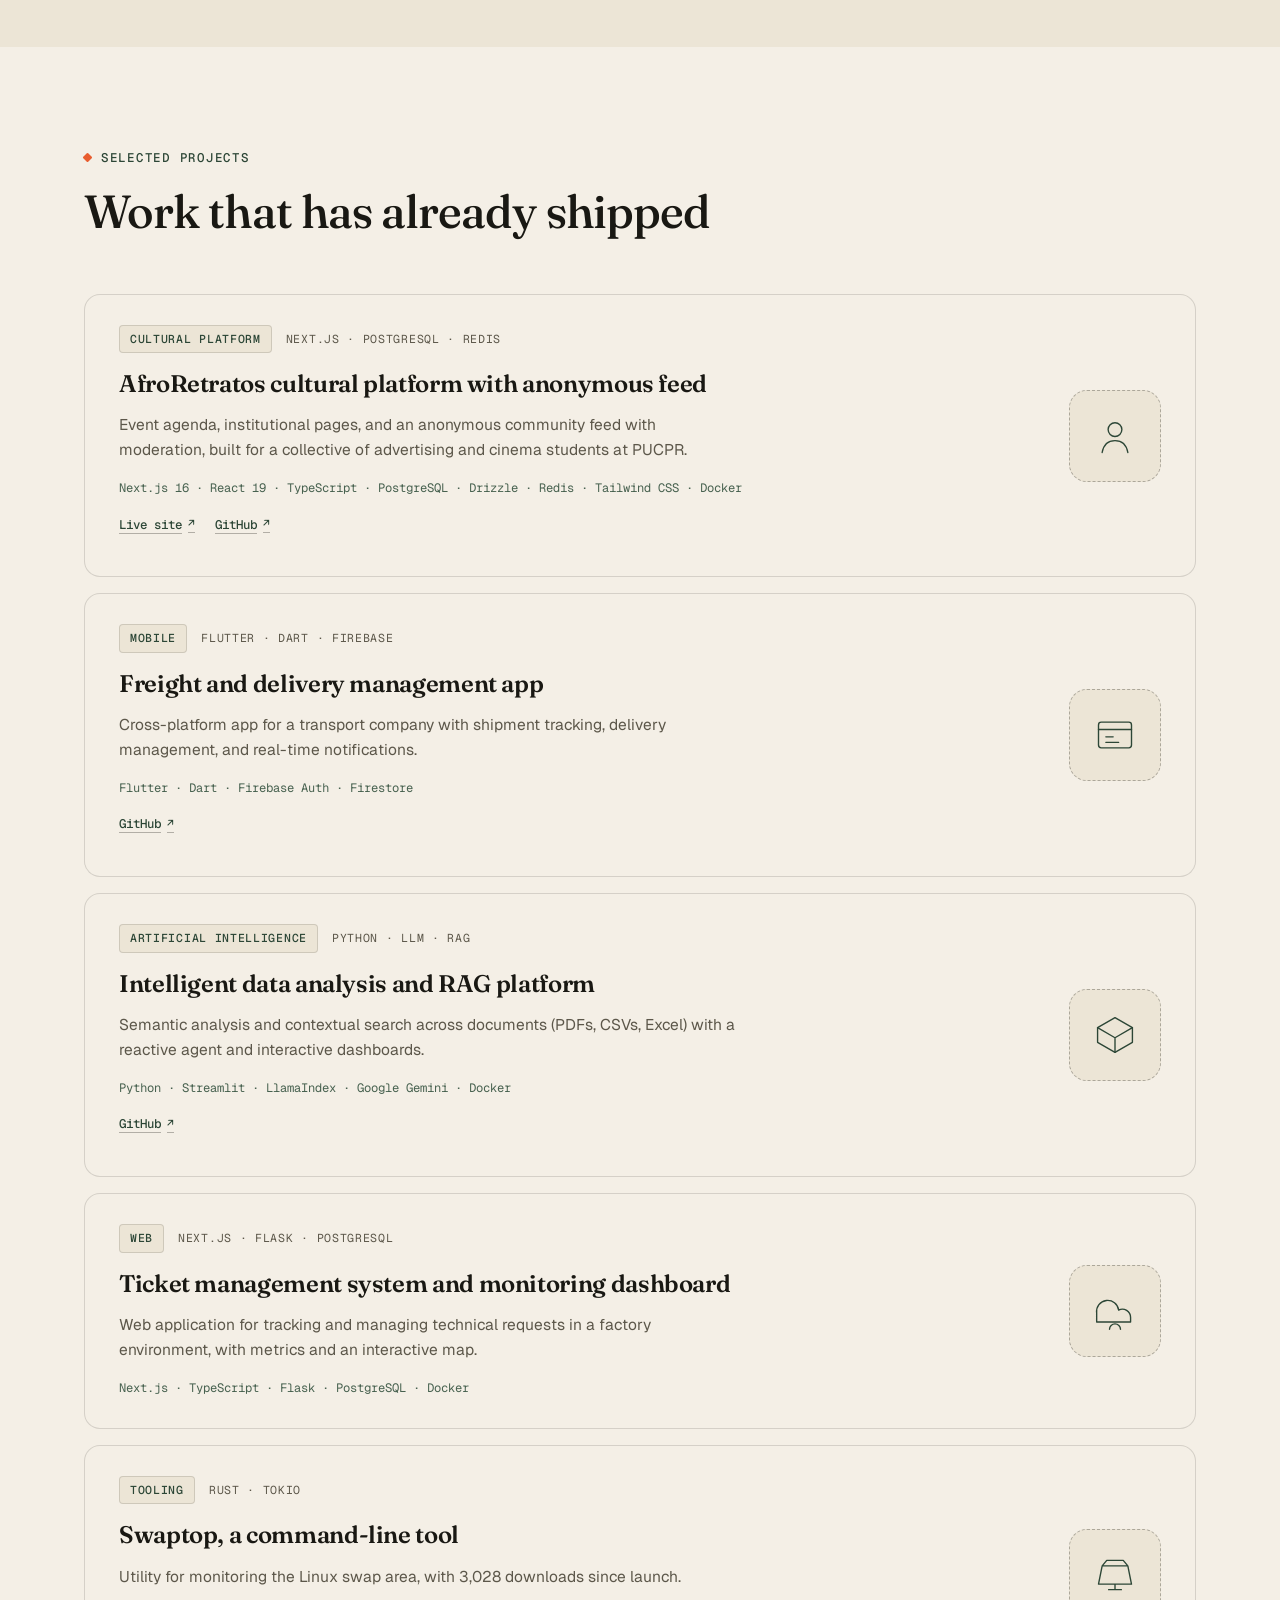
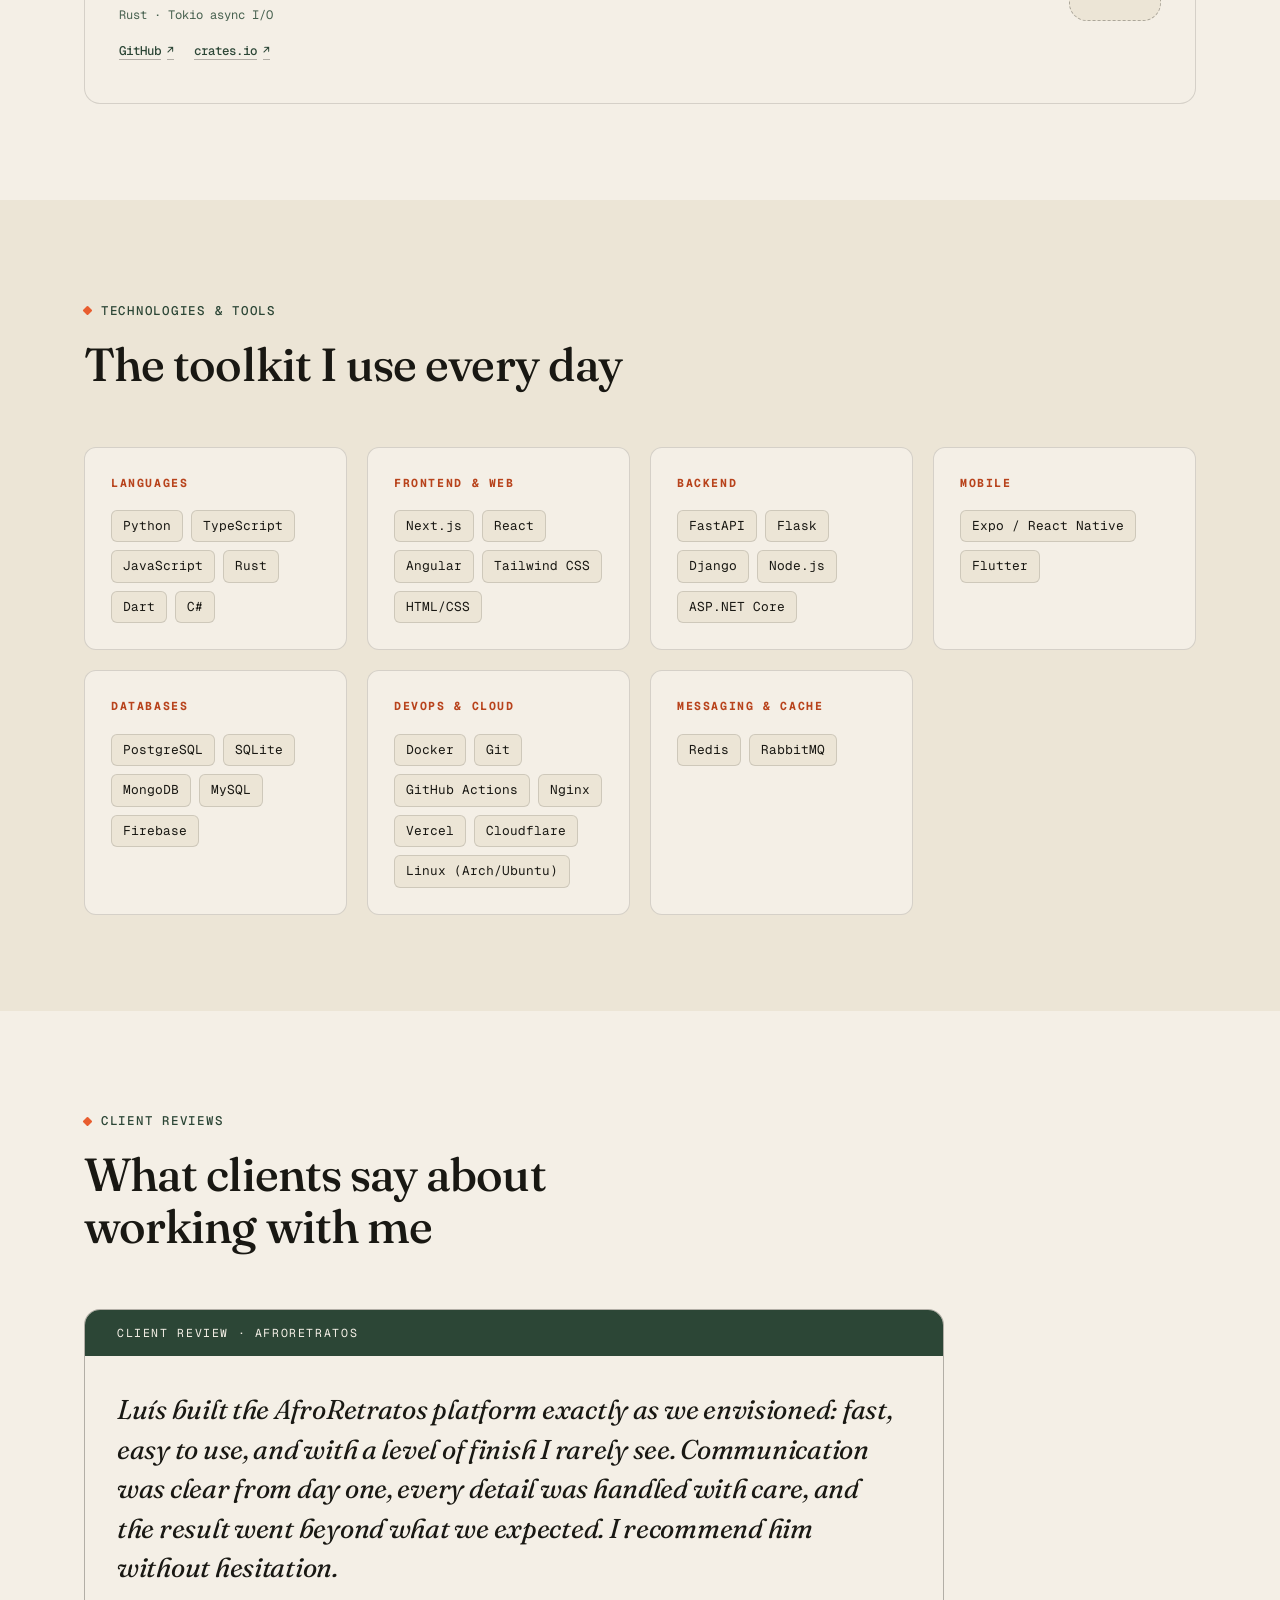
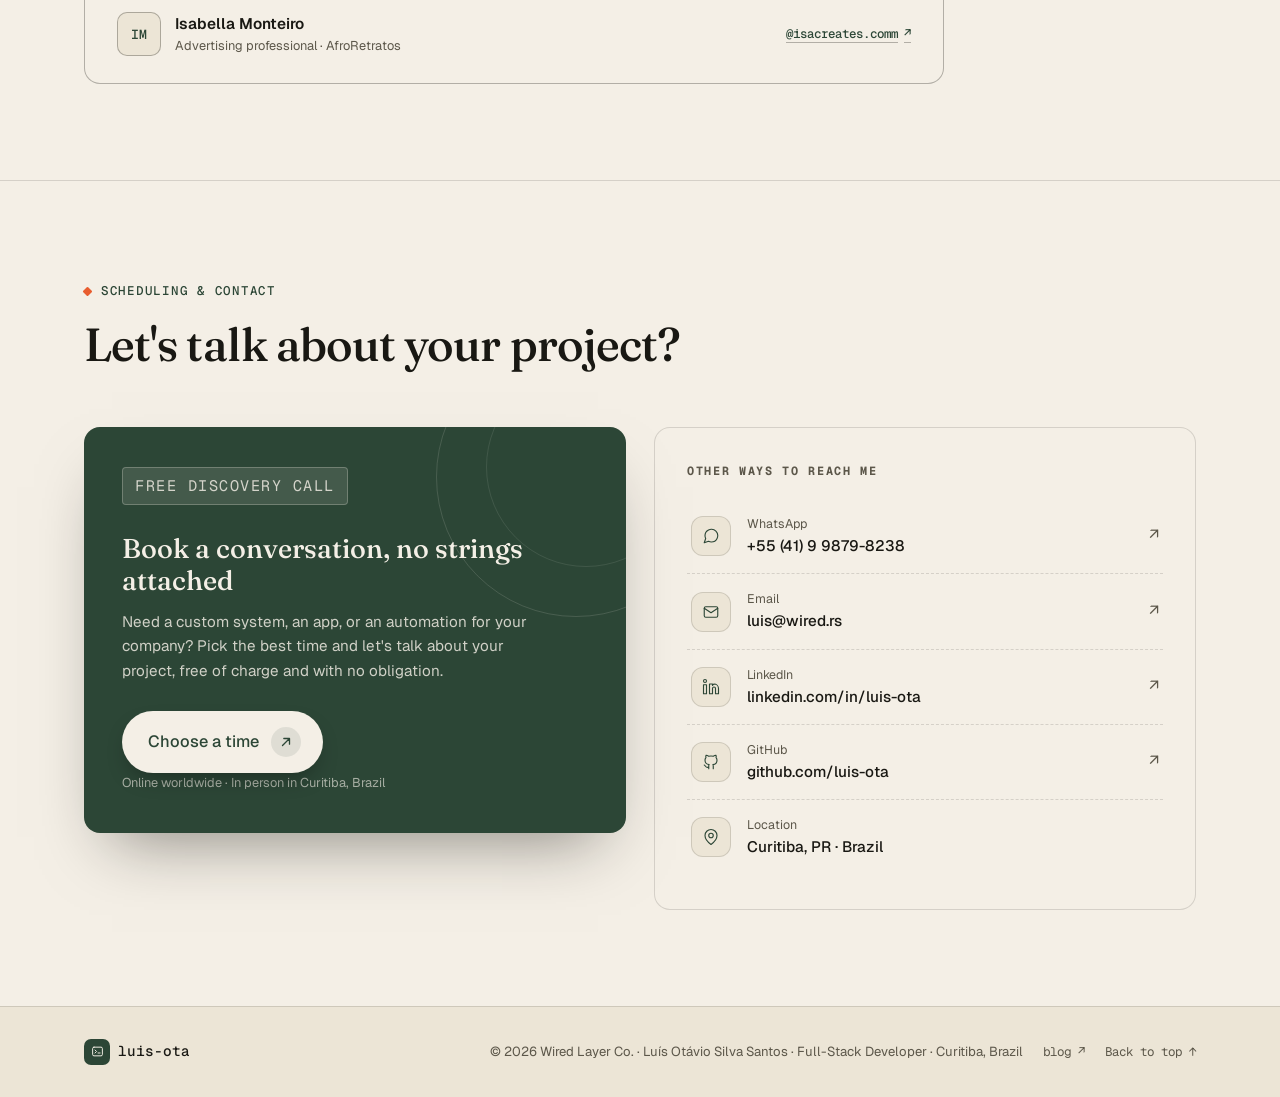
==== commit 4a036331: "Rodape: link do blog nas tres paginas" ====
--- a/public/index.html
+++ b/public/index.html
@@ -649,6 +649,7 @@
     <div class="container footer-inner">
       <p class="footer-marca"><span class="brand-mark" aria-hidden="true"><svg viewBox="0 0 24 24" fill="none" stroke="currentColor" stroke-width="1.8" stroke-linecap="round" stroke-linejoin="round"><rect x="3" y="4" width="18" height="16" rx="2.5"/><path d="M7.5 9.25l2.75 2.75-2.75 2.75"/><path d="M13 14.75h3.75"/></svg></span> luis-ota</p>
       <p class="footer-texto">© <span id="ano">2026</span> <a class="link-marca" href="https://wired.rs/" target="_blank" rel="noopener">Wired Layer Co.</a> <span data-i18n="footer.text">· Luís Otávio Silva Santos · Full-Stack Developer · Curitiba, Brazil</span></p>
+      <a class="footer-blog" href="https://blog.wired.rs/" target="_blank" rel="noopener">blog ↗</a>
       <a class="footer-voltar" href="#topo" data-i18n="footer.back">Back to top ↑</a>
     </div>
   </footer>
--- a/public/styles.css
+++ b/public/styles.css
@@ -1048,13 +1048,15 @@
   transition: color 0.2s ease, border-color 0.2s ease;
 }
 .link-marca:hover { color: var(--pinheiro); border-bottom-color: var(--musgo-claro); }
-.footer-voltar {
+.footer-voltar,
+.footer-blog {
   font-family: var(--fonte-mono);
   font-size: 0.78rem;
   color: var(--tinta-suave);
   transition: color 0.2s ease;
 }
-.footer-voltar:hover { color: var(--pinheiro); }
+.footer-voltar:hover,
+.footer-blog:hover { color: var(--pinheiro); }
 
 /* ---------- reveal on scroll ---------- */
 .reveal { opacity: 0; }
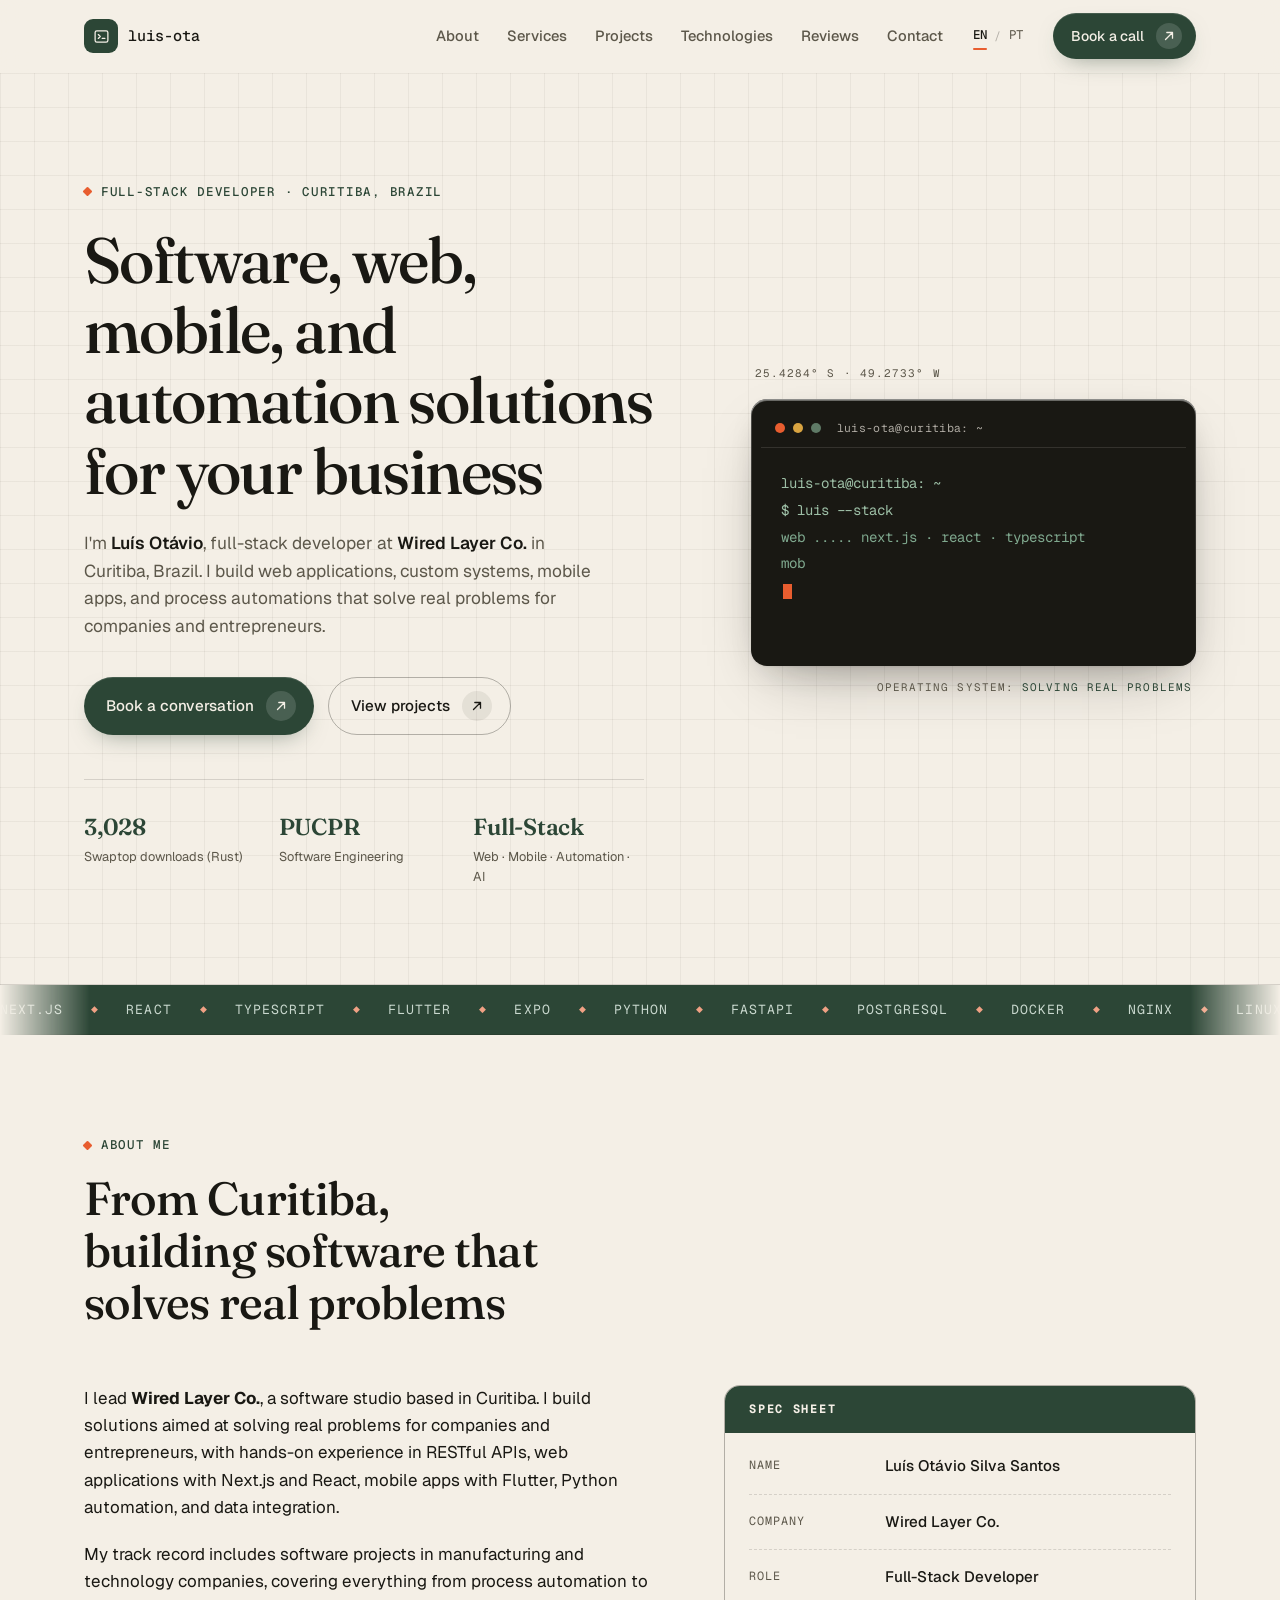
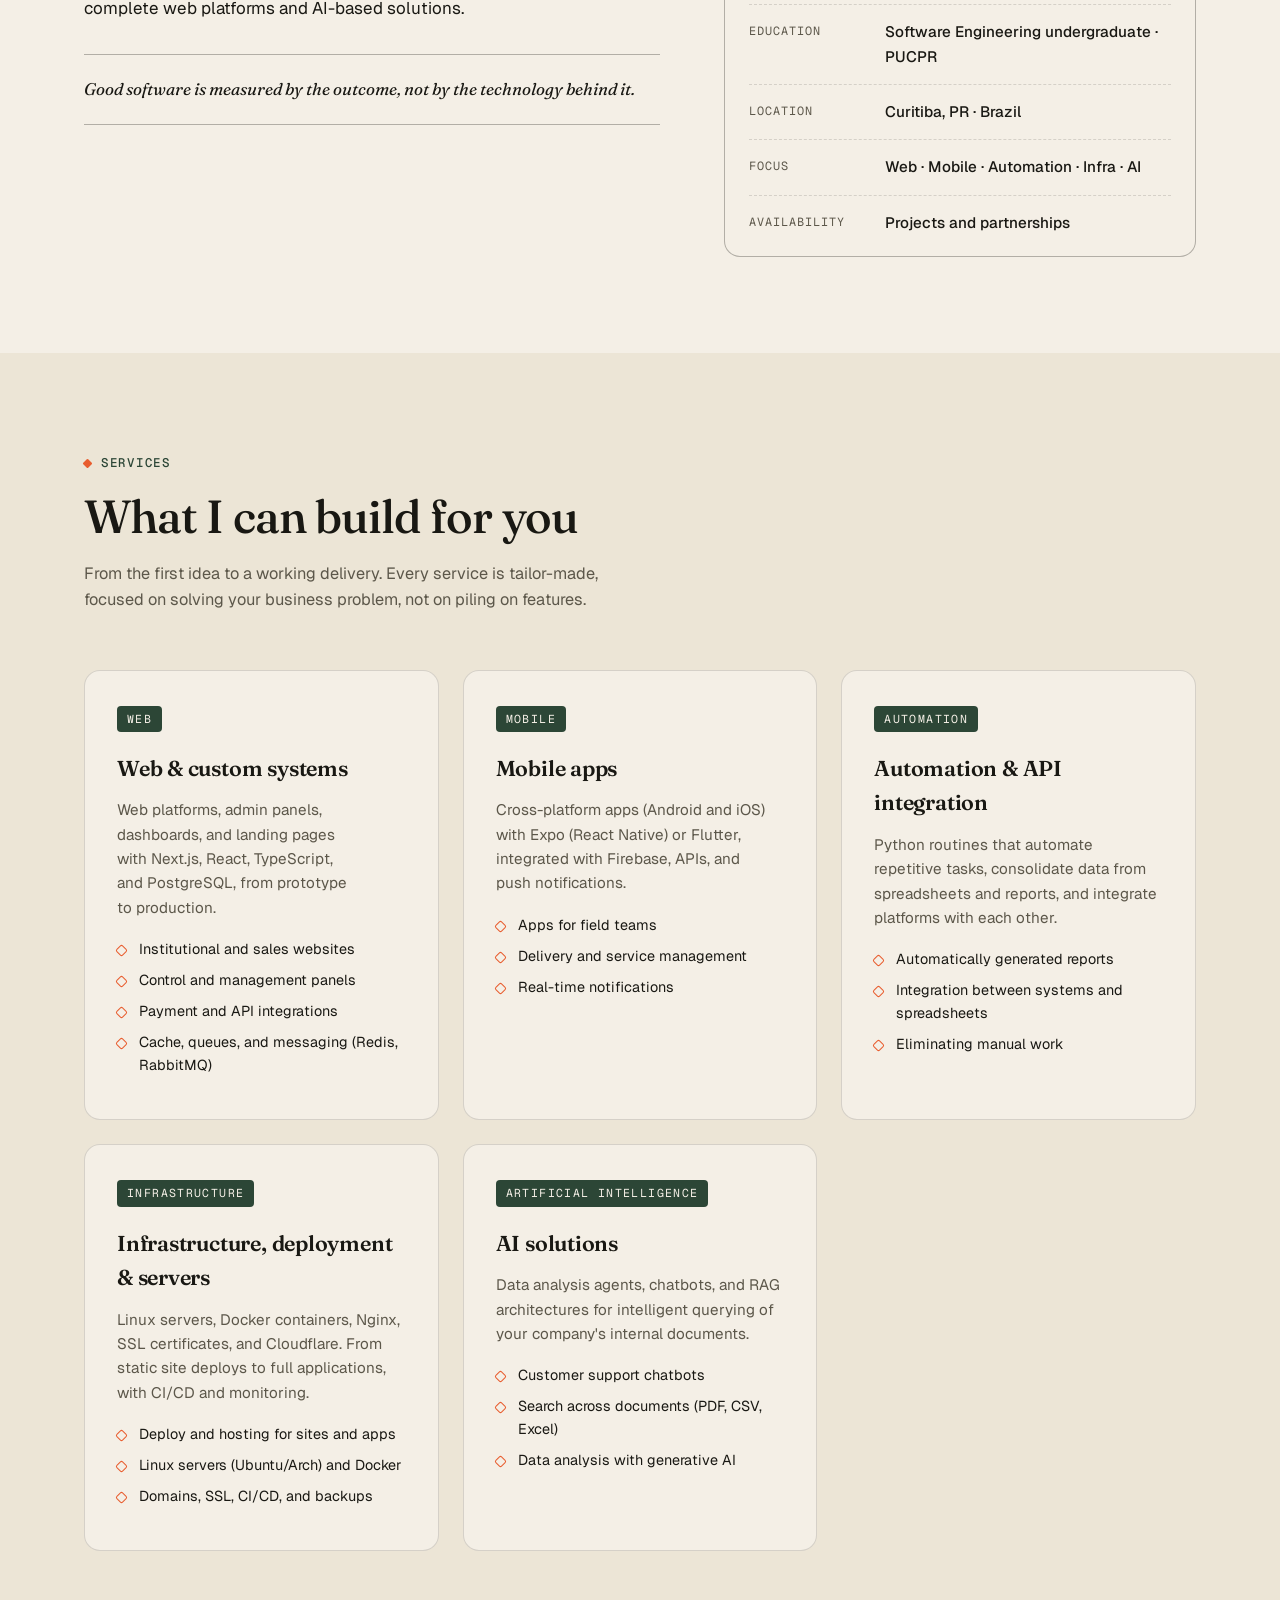
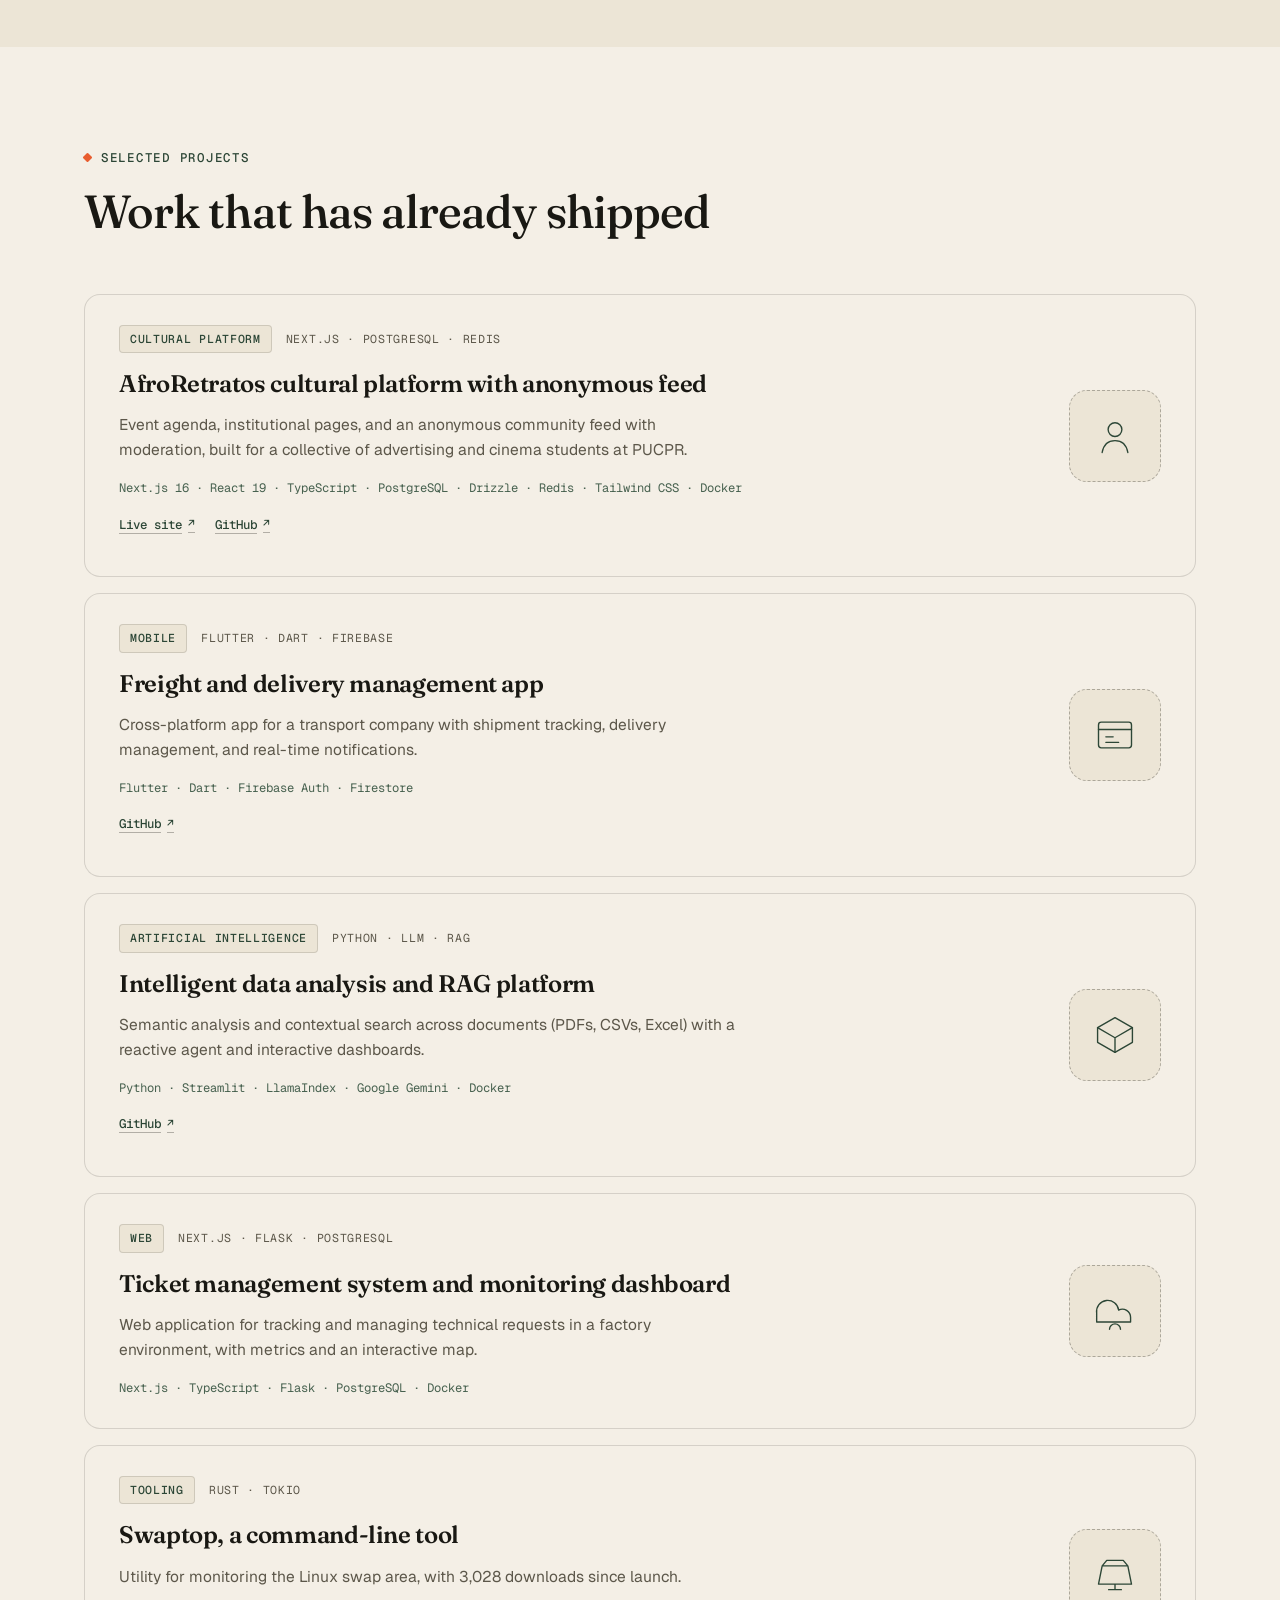
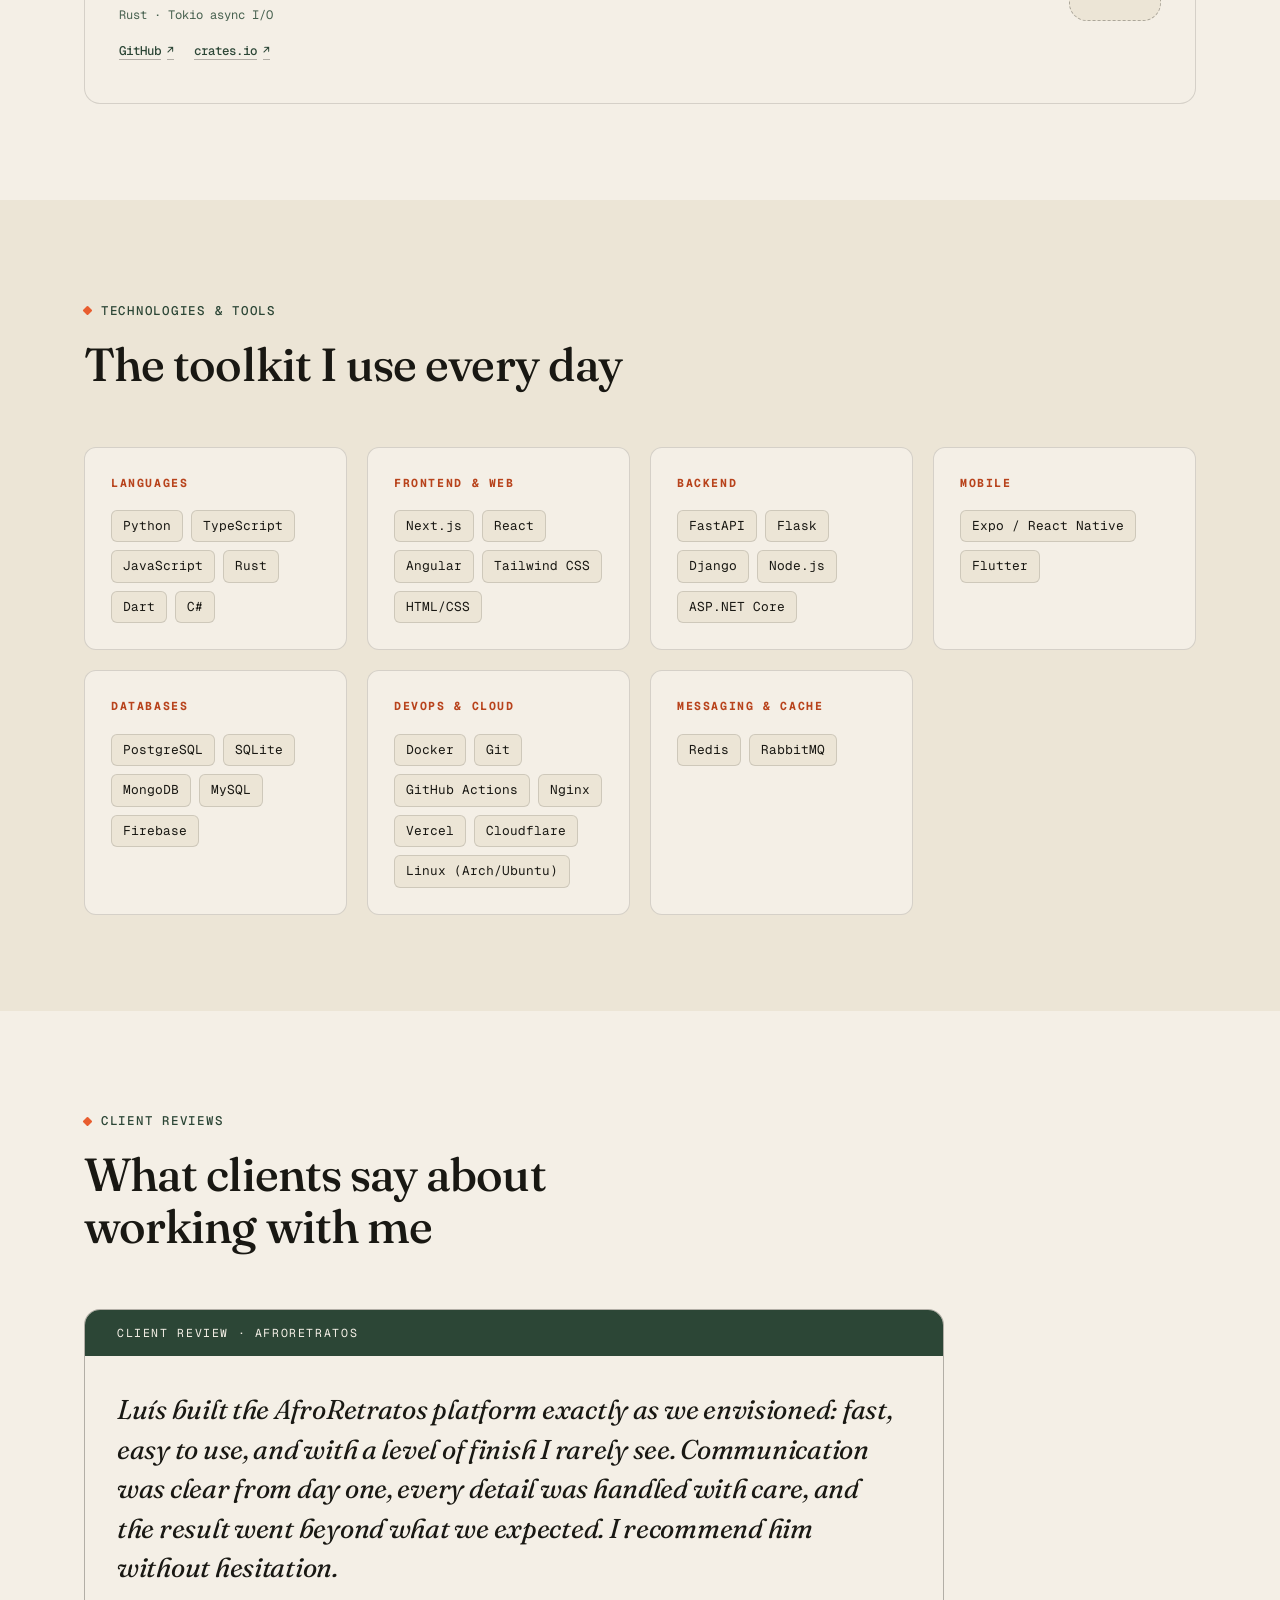
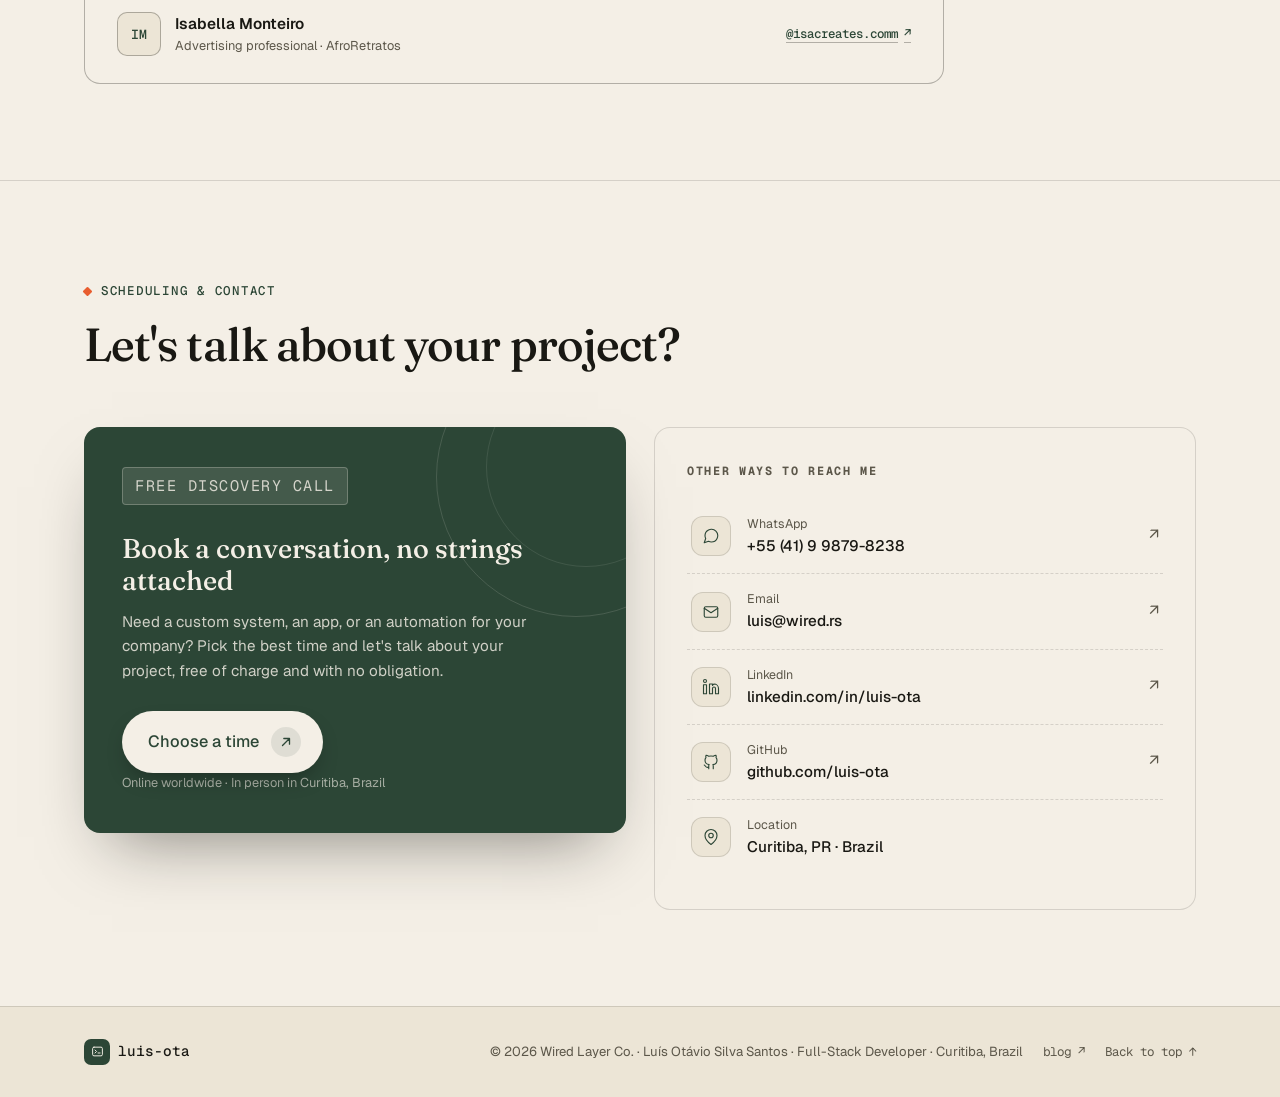
==== commit 13ddd5bb: "Setas: forca apresentacao de texto (U+FE0E) para nao virar emoji no celular" ====
--- a/public/index.html
+++ b/public/index.html
@@ -377,11 +377,11 @@
               <p class="projeto-links">
                 <a href="https://afroretratos.wired.rs/" target="_blank" rel="noopener">
                   <span data-i18n="p0.live">Live site</span>
-                  <span aria-hidden="true">↗</span>
+                  <span aria-hidden="true">↗&#xFE0E;</span>
                 </a>
                 <a href="https://github.com/luis-ota/afroretratos" target="_blank" rel="noopener">
                   GitHub
-                  <span aria-hidden="true">↗</span>
+                  <span aria-hidden="true">↗&#xFE0E;</span>
                 </a>
               </p>
             </div>
@@ -401,7 +401,7 @@
               <p class="projeto-links">
                 <a href="https://github.com/luis-ota/AppTransportadora" target="_blank" rel="noopener">
                   GitHub
-                  <span aria-hidden="true">↗</span>
+                  <span aria-hidden="true">↗&#xFE0E;</span>
                 </a>
               </p>
             </div>
@@ -421,7 +421,7 @@
               <p class="projeto-links">
                 <a href="https://github.com/luis-ota/rag-ai-chat" target="_blank" rel="noopener">
                   GitHub
-                  <span aria-hidden="true">↗</span>
+                  <span aria-hidden="true">↗&#xFE0E;</span>
                 </a>
               </p>
             </div>
@@ -454,11 +454,11 @@
               <p class="projeto-links">
                 <a href="https://github.com/luis-ota/swaptop" target="_blank" rel="noopener">
                   GitHub
-                  <span aria-hidden="true">↗</span>
+                  <span aria-hidden="true">↗&#xFE0E;</span>
                 </a>
                 <a href="https://crates.io/crates/swaptop" target="_blank" rel="noopener">
                   crates.io
-                  <span aria-hidden="true">↗</span>
+                  <span aria-hidden="true">↗&#xFE0E;</span>
                 </a>
               </p>
             </div>
@@ -547,7 +547,7 @@
             </span>
             <a class="relato-link" href="/instagram" target="_blank" rel="noopener">
               <span data-i18n="relato1.handle">@isacreates.comm</span>
-              <span aria-hidden="true">↗</span>
+              <span aria-hidden="true">↗&#xFE0E;</span>
             </a>
           </figcaption>
         </figure>
@@ -590,7 +590,7 @@
                     <span class="canal-nome">WhatsApp</span>
                     <span class="canal-valor">+55 (41) 9 9879-8238</span>
                   </span>
-                  <span class="canal-seta" aria-hidden="true">↗</span>
+                  <span class="canal-seta" aria-hidden="true">↗&#xFE0E;</span>
                 </a>
               </li>
               <li>
@@ -602,7 +602,7 @@
                     <span class="canal-nome" data-i18n="canais.email">Email</span>
                     <span class="canal-valor">luis&#64;wired.rs</span>
                   </span>
-                  <span class="canal-seta" aria-hidden="true">↗</span>
+                  <span class="canal-seta" aria-hidden="true">↗&#xFE0E;</span>
                 </a>
               </li>
               <li>
@@ -614,7 +614,7 @@
                     <span class="canal-nome">LinkedIn</span>
                     <span class="canal-valor">linkedin.com/in/luis-ota</span>
                   </span>
-                  <span class="canal-seta" aria-hidden="true">↗</span>
+                  <span class="canal-seta" aria-hidden="true">↗&#xFE0E;</span>
                 </a>
               </li>
               <li>
@@ -626,7 +626,7 @@
                     <span class="canal-nome">GitHub</span>
                     <span class="canal-valor">github.com/luis-ota</span>
                   </span>
-                  <span class="canal-seta" aria-hidden="true">↗</span>
+                  <span class="canal-seta" aria-hidden="true">↗&#xFE0E;</span>
                 </a>
               </li>
               <li class="canal-local">
@@ -649,7 +649,7 @@
     <div class="container footer-inner">
       <p class="footer-marca"><span class="brand-mark" aria-hidden="true"><svg viewBox="0 0 24 24" fill="none" stroke="currentColor" stroke-width="1.8" stroke-linecap="round" stroke-linejoin="round"><rect x="3" y="4" width="18" height="16" rx="2.5"/><path d="M7.5 9.25l2.75 2.75-2.75 2.75"/><path d="M13 14.75h3.75"/></svg></span> luis-ota</p>
       <p class="footer-texto">© <span id="ano">2026</span> <a class="link-marca" href="https://wired.rs/" target="_blank" rel="noopener">Wired Layer Co.</a> <span data-i18n="footer.text">· Luís Otávio Silva Santos · Full-Stack Developer · Curitiba, Brazil</span></p>
-      <a class="footer-blog" href="https://blog.wired.rs/" target="_blank" rel="noopener">blog ↗</a>
+      <a class="footer-blog" href="https://blog.wired.rs/" target="_blank" rel="noopener">blog ↗&#xFE0E;</a>
       <a class="footer-voltar" href="#topo" data-i18n="footer.back">Back to top ↑</a>
     </div>
   </footer>
--- a/public/styles.css
+++ b/public/styles.css
@@ -145,6 +145,15 @@
 }
 
 /* ---------- botões ---------- */
+/* seta sempre como texto, nunca emoji */
+.btn span[aria-hidden],
+.footer-blog,
+.footer-voltar,
+a[href^="https://blog"],
+.pular {
+  font-variant-emoji: text;
+}
+
 .btn {
   display: inline-flex;
   align-items: center;
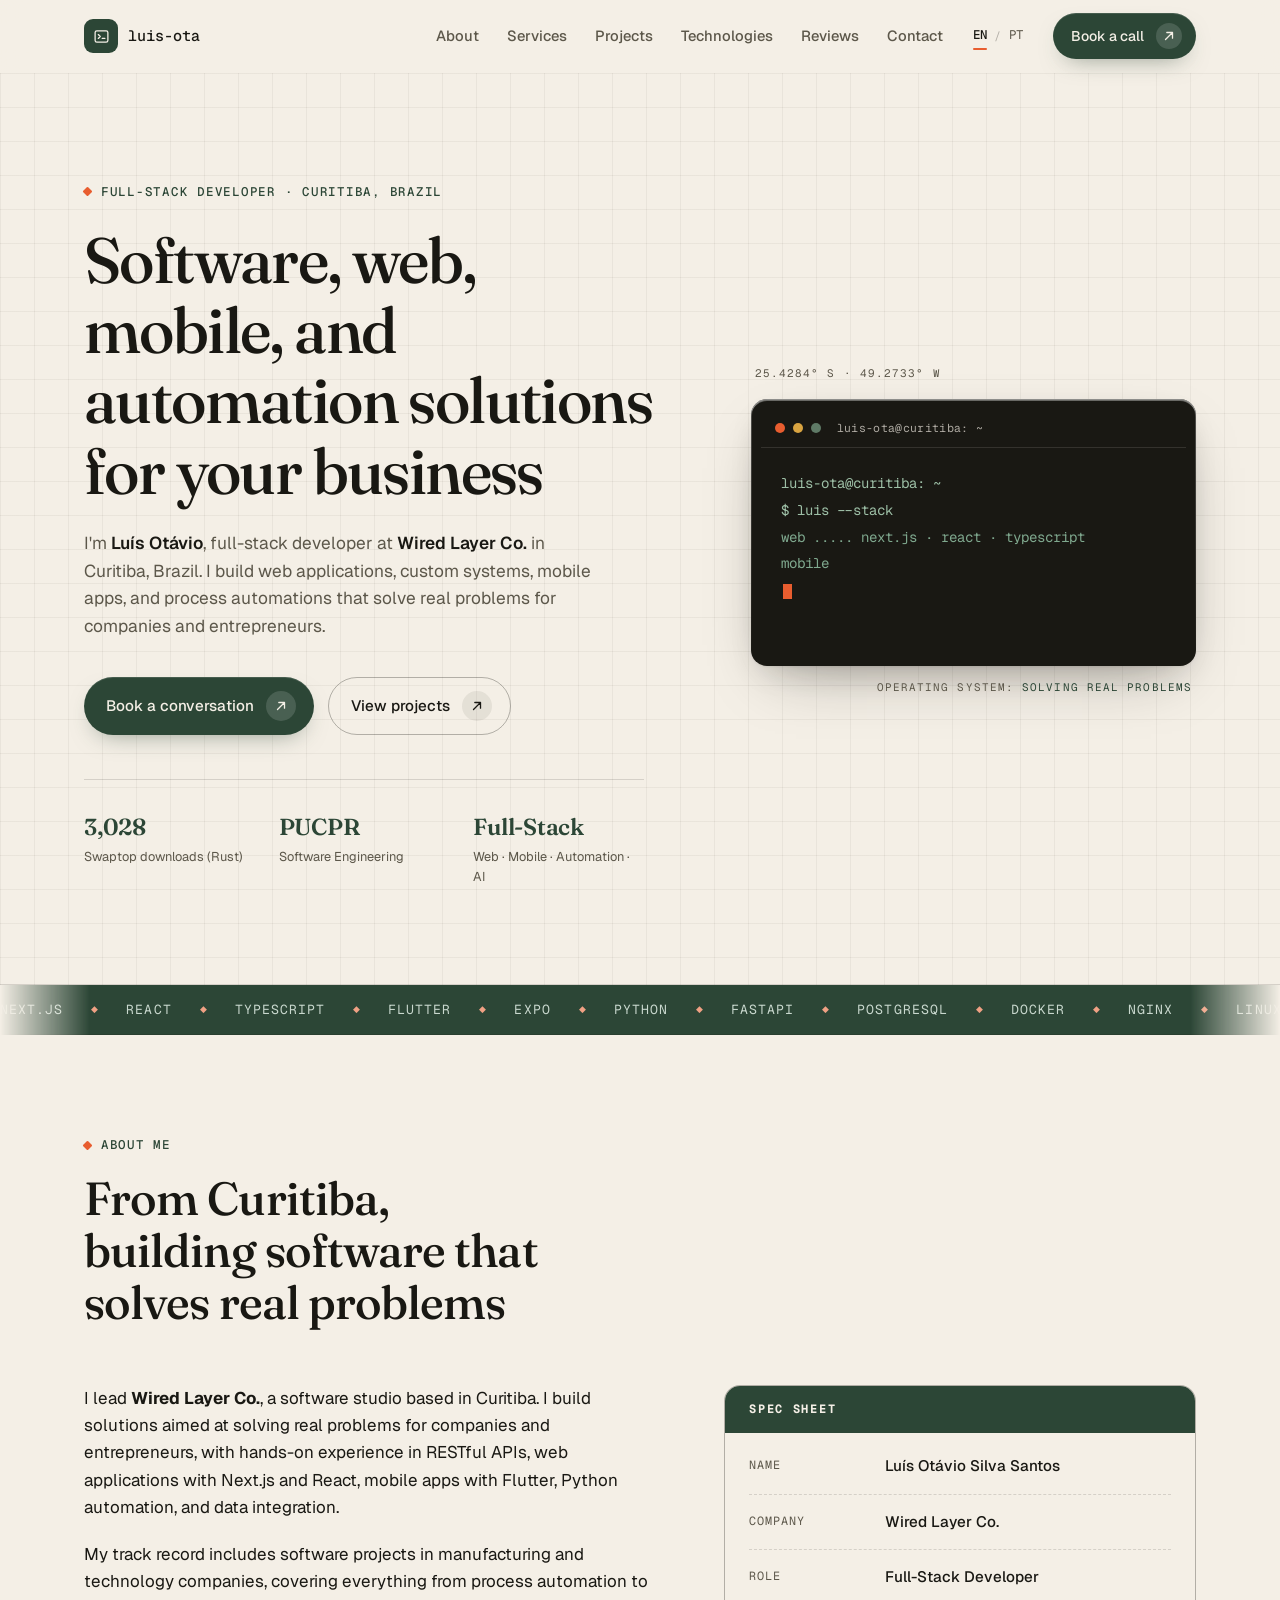
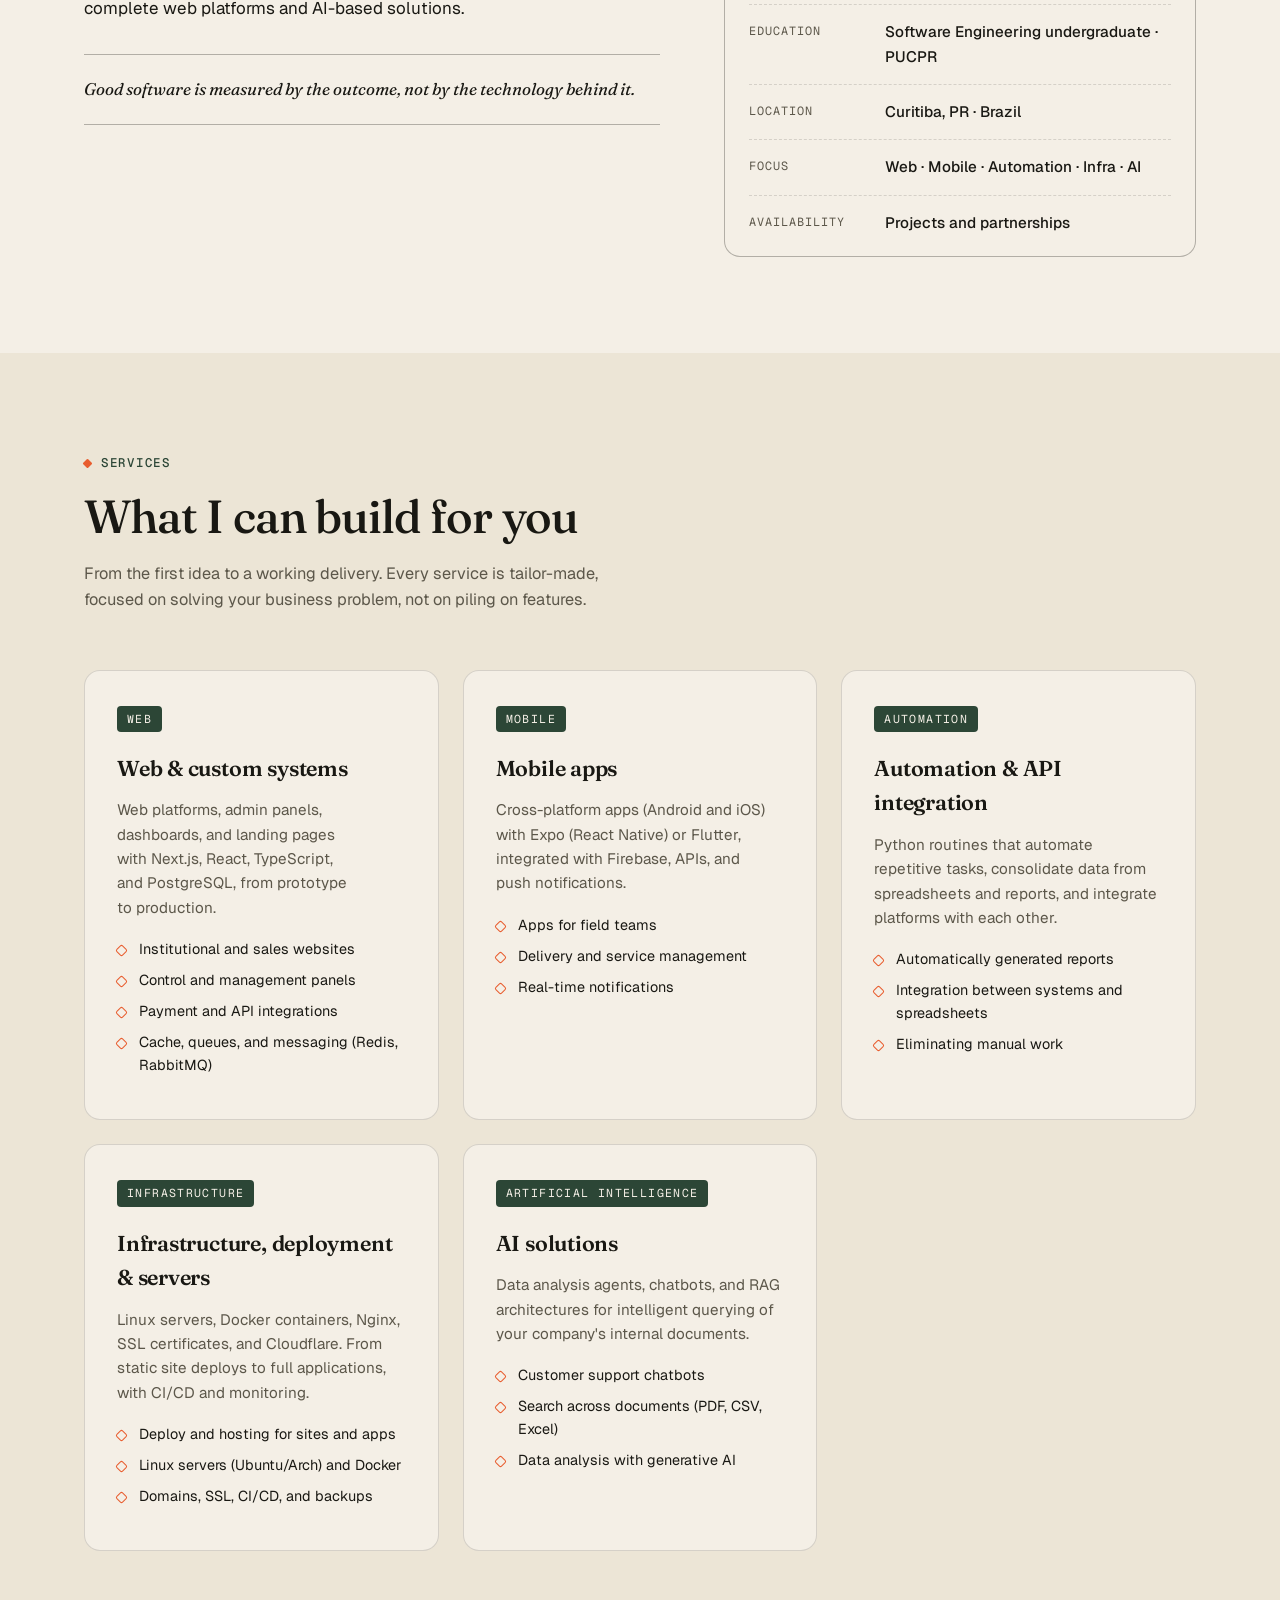
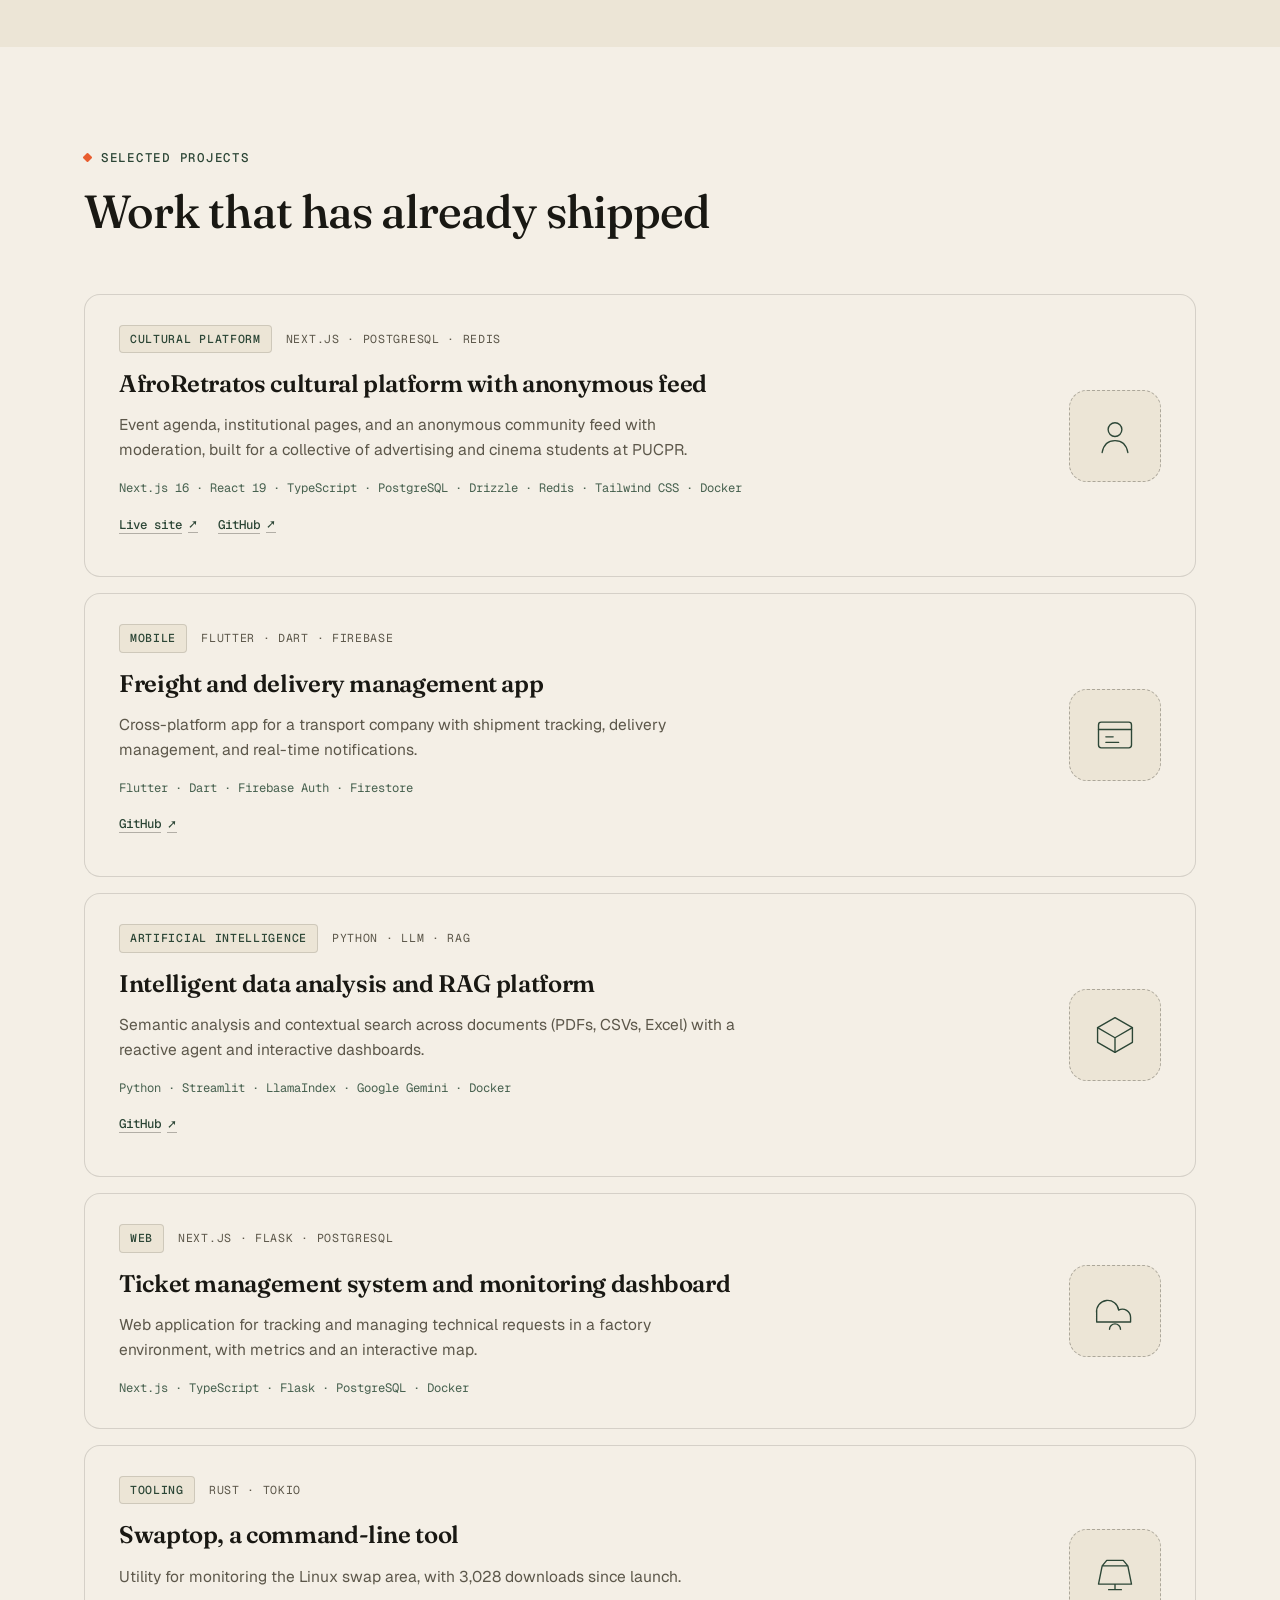
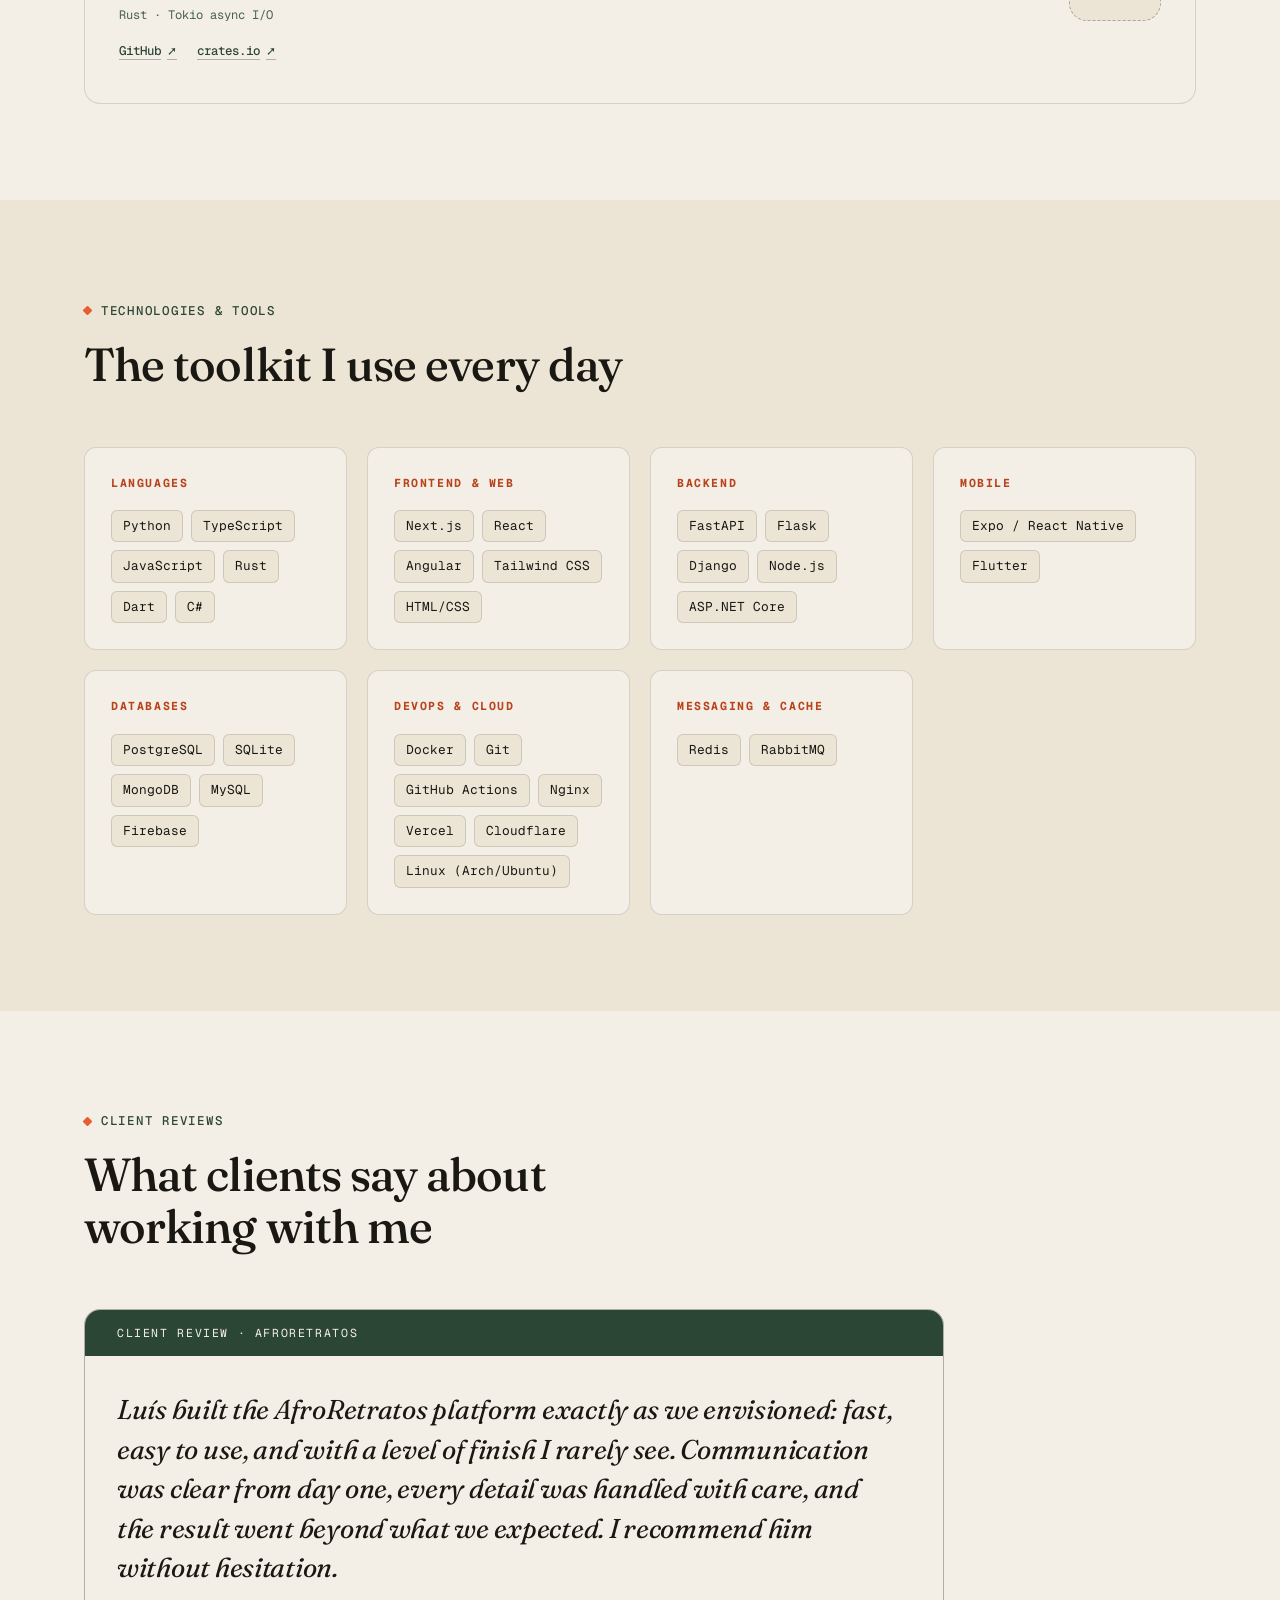
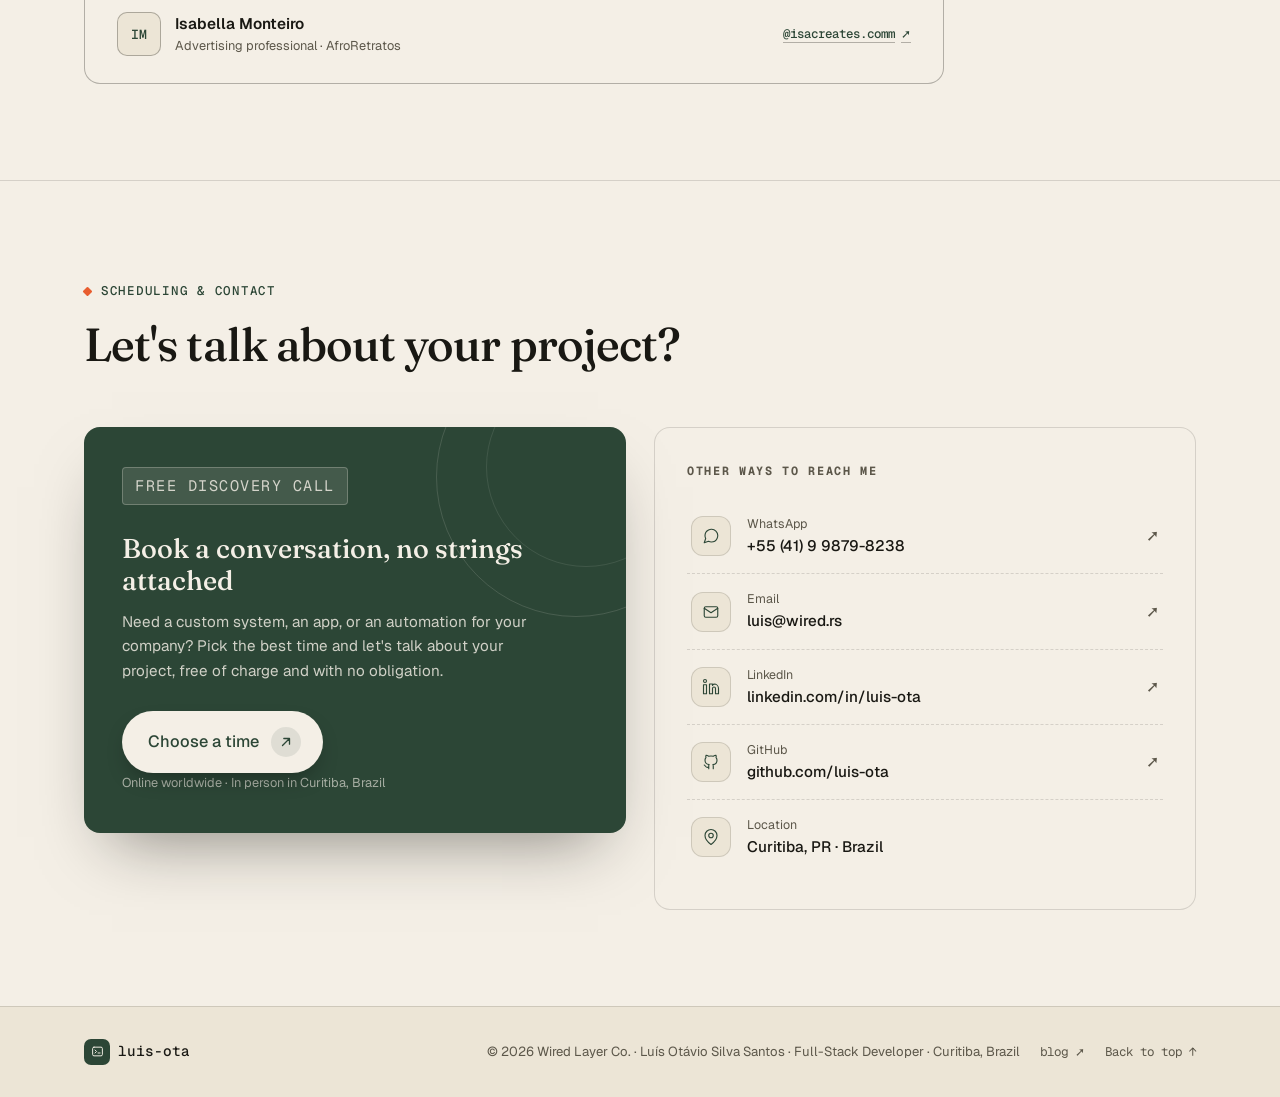
==== commit ec1413c6: "Creative: projeto da isabella com favicon ao vivo, relato citando o portfolio dela e setas ➚ (sem em" ====
--- a/public/index.html
+++ b/public/index.html
@@ -377,11 +377,11 @@
               <p class="projeto-links">
                 <a href="https://afroretratos.wired.rs/" target="_blank" rel="noopener">
                   <span data-i18n="p0.live">Live site</span>
-                  <span aria-hidden="true">↗&#xFE0E;</span>
+                  <span aria-hidden="true">➚</span>
                 </a>
                 <a href="https://github.com/luis-ota/afroretratos" target="_blank" rel="noopener">
                   GitHub
-                  <span aria-hidden="true">↗&#xFE0E;</span>
+                  <span aria-hidden="true">➚</span>
                 </a>
               </p>
             </div>
@@ -401,7 +401,7 @@
               <p class="projeto-links">
                 <a href="https://github.com/luis-ota/AppTransportadora" target="_blank" rel="noopener">
                   GitHub
-                  <span aria-hidden="true">↗&#xFE0E;</span>
+                  <span aria-hidden="true">➚</span>
                 </a>
               </p>
             </div>
@@ -421,7 +421,7 @@
               <p class="projeto-links">
                 <a href="https://github.com/luis-ota/rag-ai-chat" target="_blank" rel="noopener">
                   GitHub
-                  <span aria-hidden="true">↗&#xFE0E;</span>
+                  <span aria-hidden="true">➚</span>
                 </a>
               </p>
             </div>
@@ -454,11 +454,11 @@
               <p class="projeto-links">
                 <a href="https://github.com/luis-ota/swaptop" target="_blank" rel="noopener">
                   GitHub
-                  <span aria-hidden="true">↗&#xFE0E;</span>
+                  <span aria-hidden="true">➚</span>
                 </a>
                 <a href="https://crates.io/crates/swaptop" target="_blank" rel="noopener">
                   crates.io
-                  <span aria-hidden="true">↗&#xFE0E;</span>
+                  <span aria-hidden="true">➚</span>
                 </a>
               </p>
             </div>
@@ -547,7 +547,7 @@
             </span>
             <a class="relato-link" href="/instagram" target="_blank" rel="noopener">
               <span data-i18n="relato1.handle">@isacreates.comm</span>
-              <span aria-hidden="true">↗&#xFE0E;</span>
+              <span aria-hidden="true">➚</span>
             </a>
           </figcaption>
         </figure>
@@ -590,7 +590,7 @@
                     <span class="canal-nome">WhatsApp</span>
                     <span class="canal-valor">+55 (41) 9 9879-8238</span>
                   </span>
-                  <span class="canal-seta" aria-hidden="true">↗&#xFE0E;</span>
+                  <span class="canal-seta" aria-hidden="true">➚</span>
                 </a>
               </li>
               <li>
@@ -602,7 +602,7 @@
                     <span class="canal-nome" data-i18n="canais.email">Email</span>
                     <span class="canal-valor">luis&#64;wired.rs</span>
                   </span>
-                  <span class="canal-seta" aria-hidden="true">↗&#xFE0E;</span>
+                  <span class="canal-seta" aria-hidden="true">➚</span>
                 </a>
               </li>
               <li>
@@ -614,7 +614,7 @@
                     <span class="canal-nome">LinkedIn</span>
                     <span class="canal-valor">linkedin.com/in/luis-ota</span>
                   </span>
-                  <span class="canal-seta" aria-hidden="true">↗&#xFE0E;</span>
+                  <span class="canal-seta" aria-hidden="true">➚</span>
                 </a>
               </li>
               <li>
@@ -626,7 +626,7 @@
                     <span class="canal-nome">GitHub</span>
                     <span class="canal-valor">github.com/luis-ota</span>
                   </span>
-                  <span class="canal-seta" aria-hidden="true">↗&#xFE0E;</span>
+                  <span class="canal-seta" aria-hidden="true">➚</span>
                 </a>
               </li>
               <li class="canal-local">
@@ -649,7 +649,7 @@
     <div class="container footer-inner">
       <p class="footer-marca"><span class="brand-mark" aria-hidden="true"><svg viewBox="0 0 24 24" fill="none" stroke="currentColor" stroke-width="1.8" stroke-linecap="round" stroke-linejoin="round"><rect x="3" y="4" width="18" height="16" rx="2.5"/><path d="M7.5 9.25l2.75 2.75-2.75 2.75"/><path d="M13 14.75h3.75"/></svg></span> luis-ota</p>
       <p class="footer-texto">© <span id="ano">2026</span> <a class="link-marca" href="https://wired.rs/" target="_blank" rel="noopener">Wired Layer Co.</a> <span data-i18n="footer.text">· Luís Otávio Silva Santos · Full-Stack Developer · Curitiba, Brazil</span></p>
-      <a class="footer-blog" href="https://blog.wired.rs/" target="_blank" rel="noopener">blog ↗&#xFE0E;</a>
+      <a class="footer-blog" href="https://blog.wired.rs/" target="_blank" rel="noopener">blog ➚</a>
       <a class="footer-voltar" href="#topo" data-i18n="footer.back">Back to top ↑</a>
     </div>
   </footer>
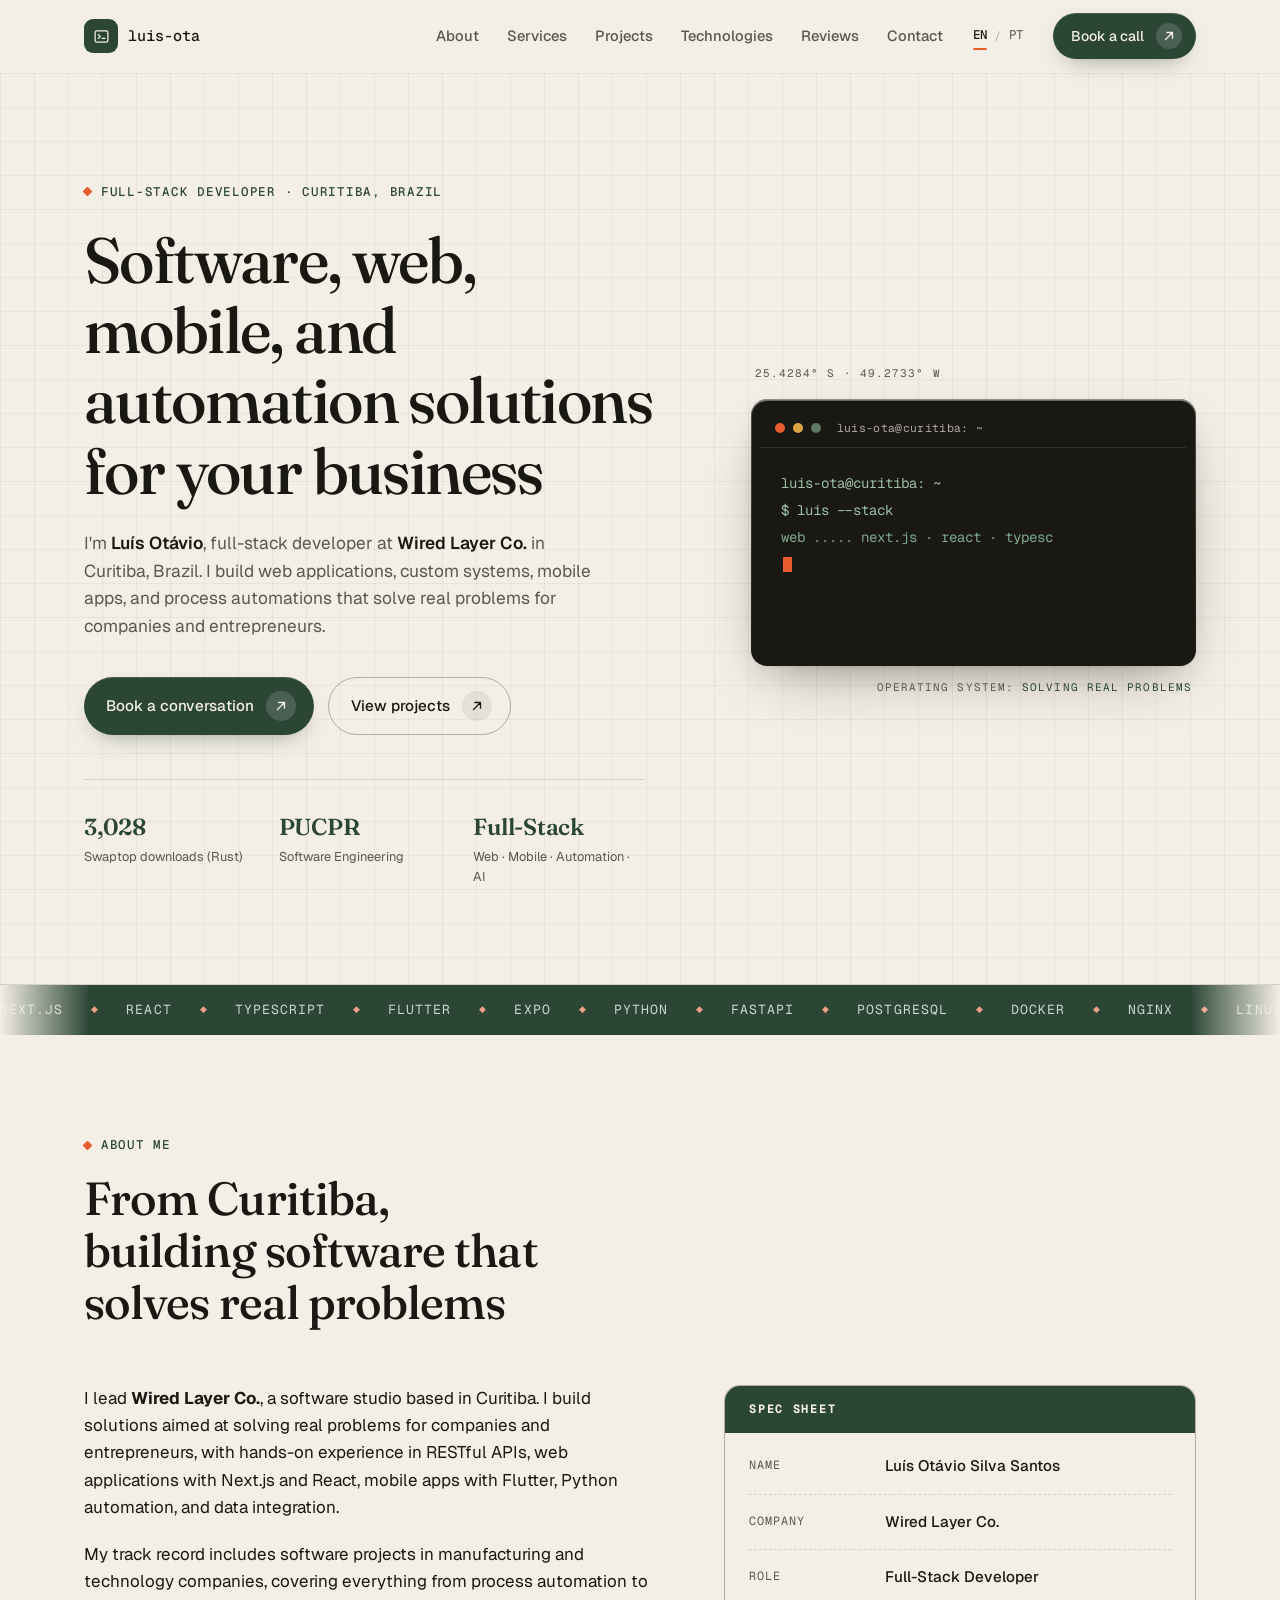
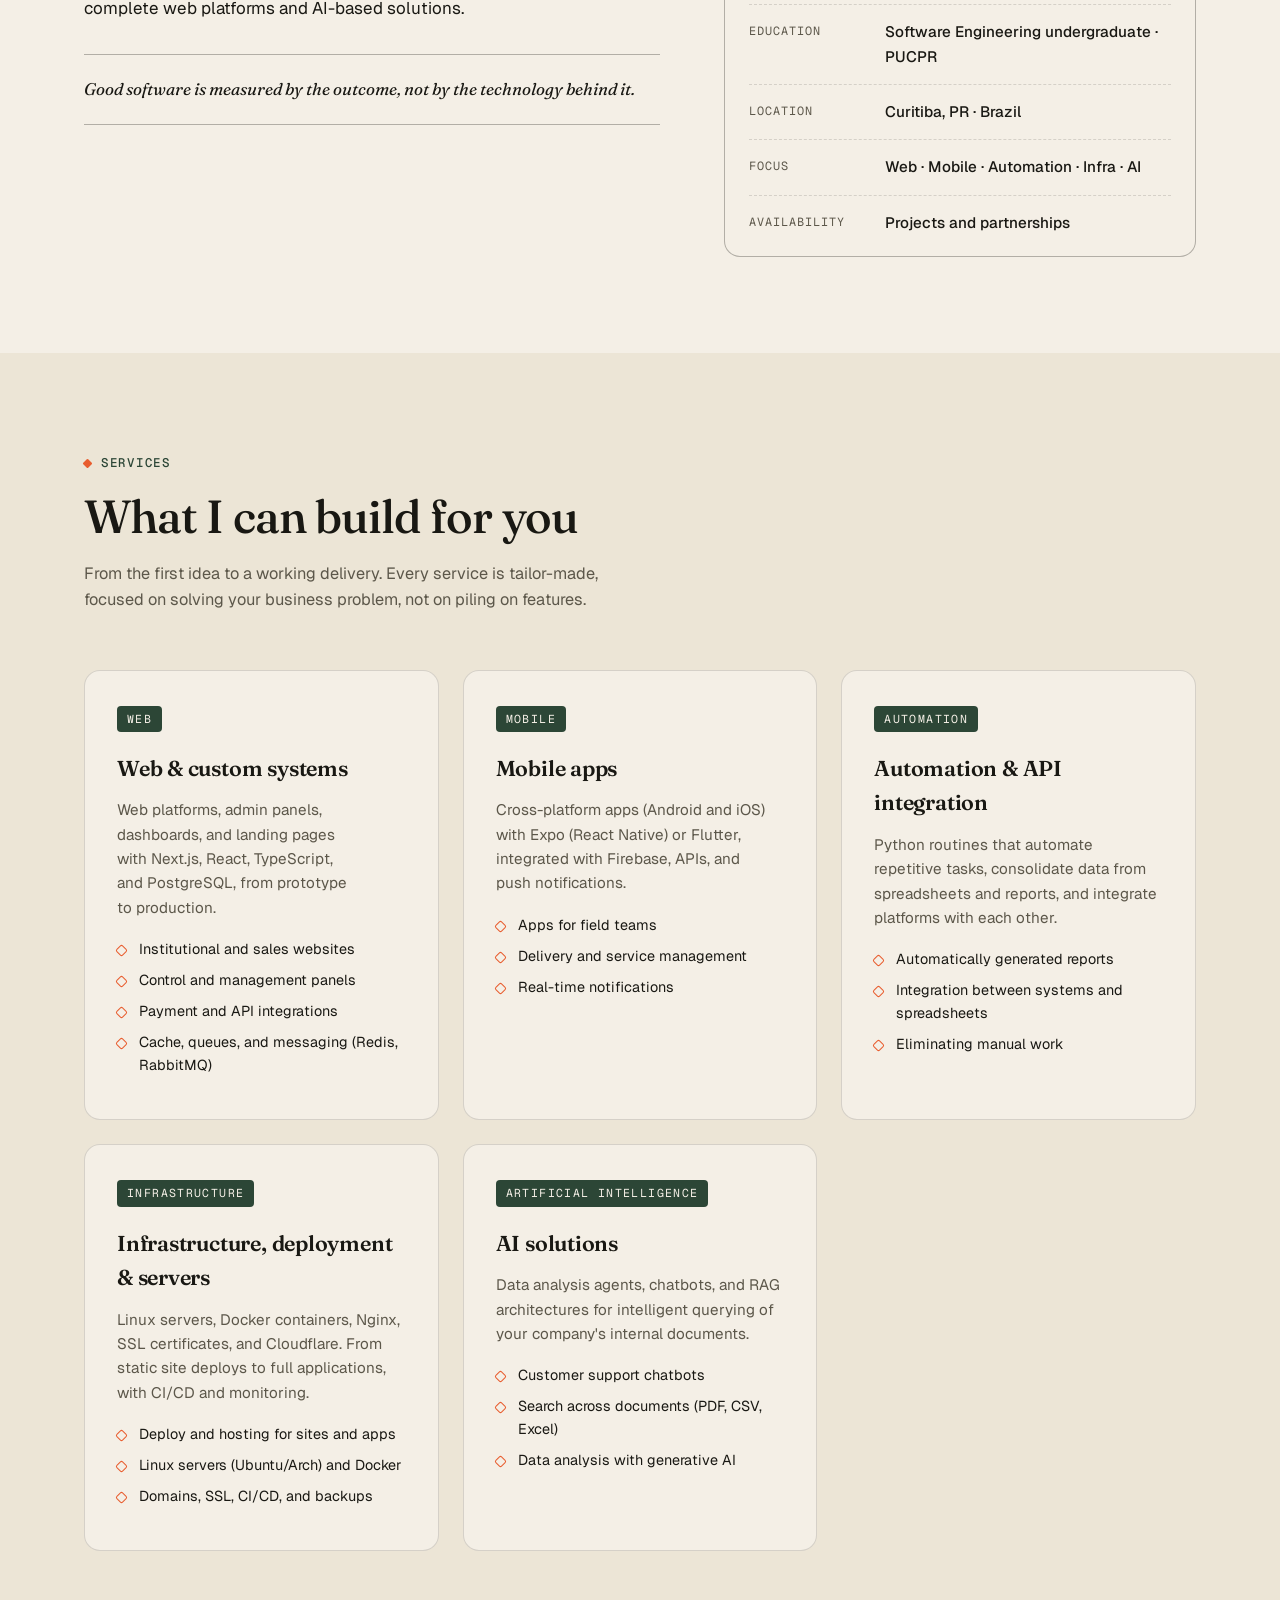
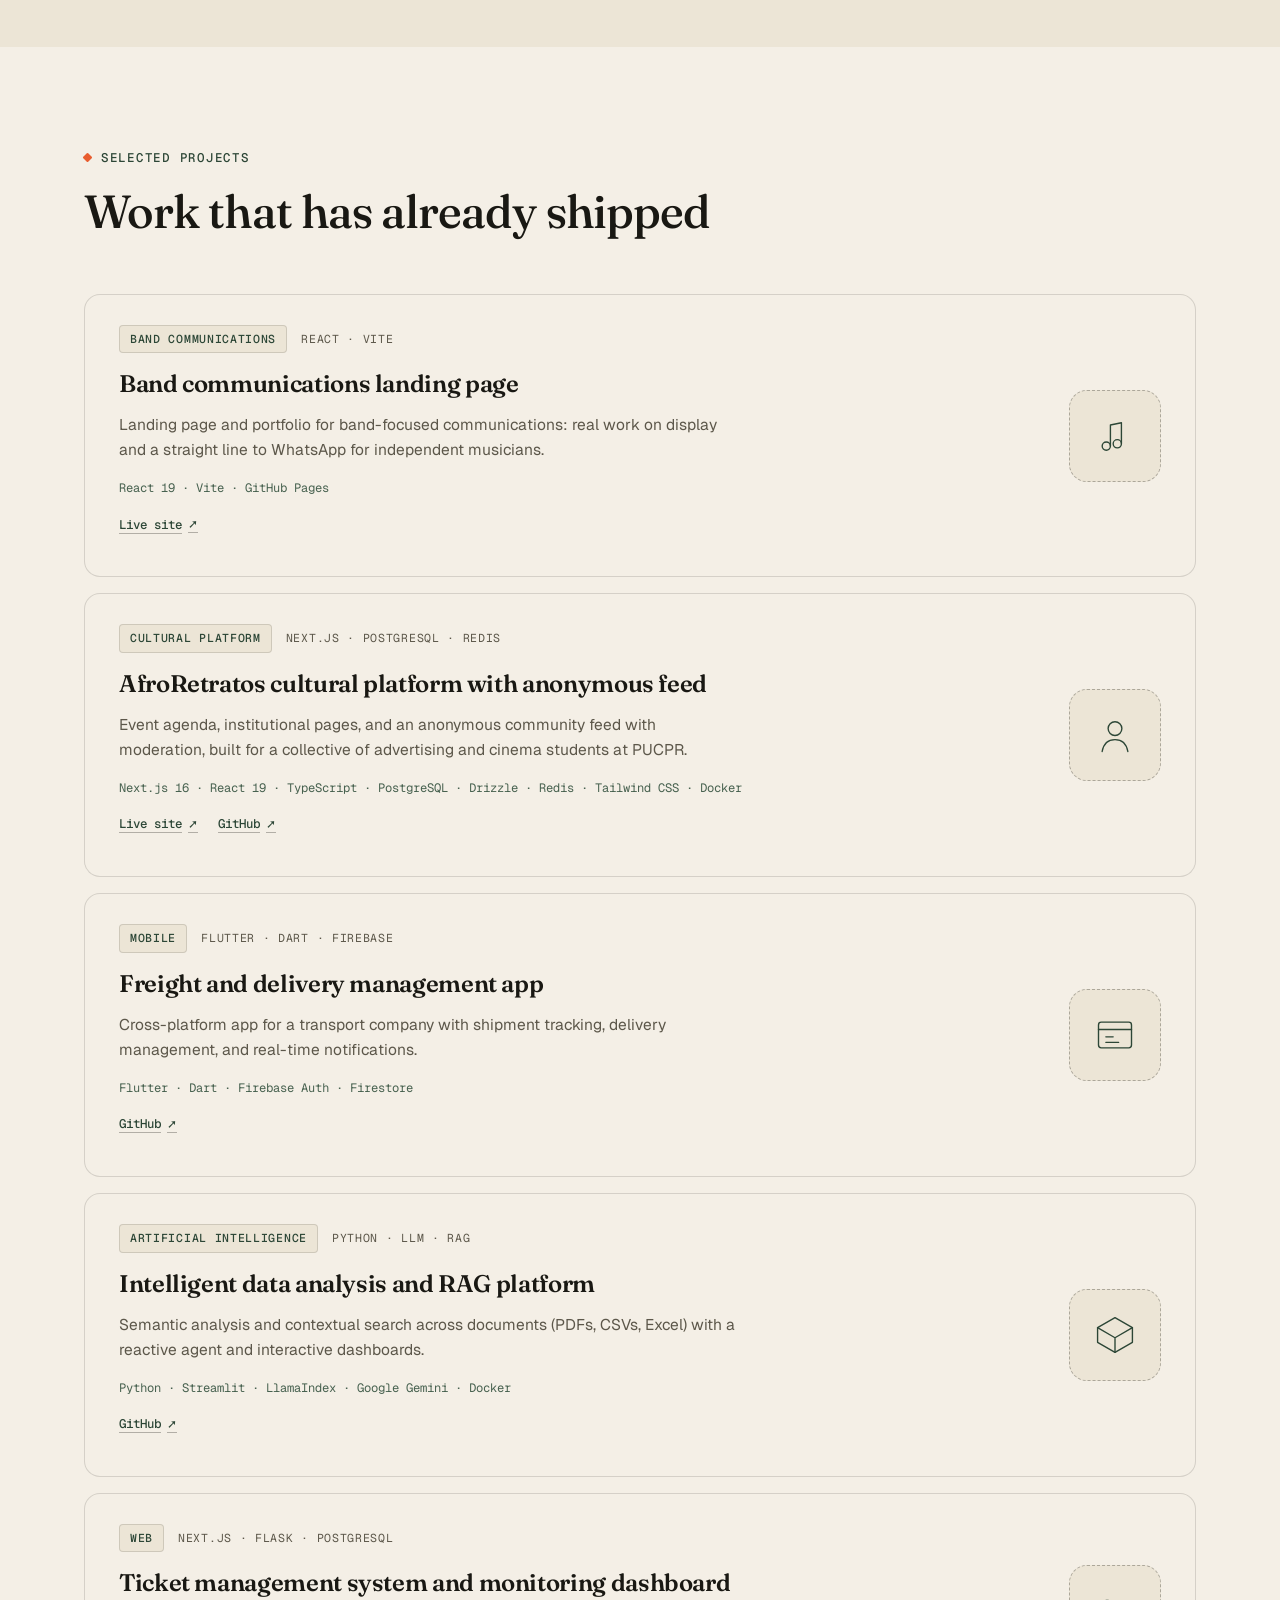
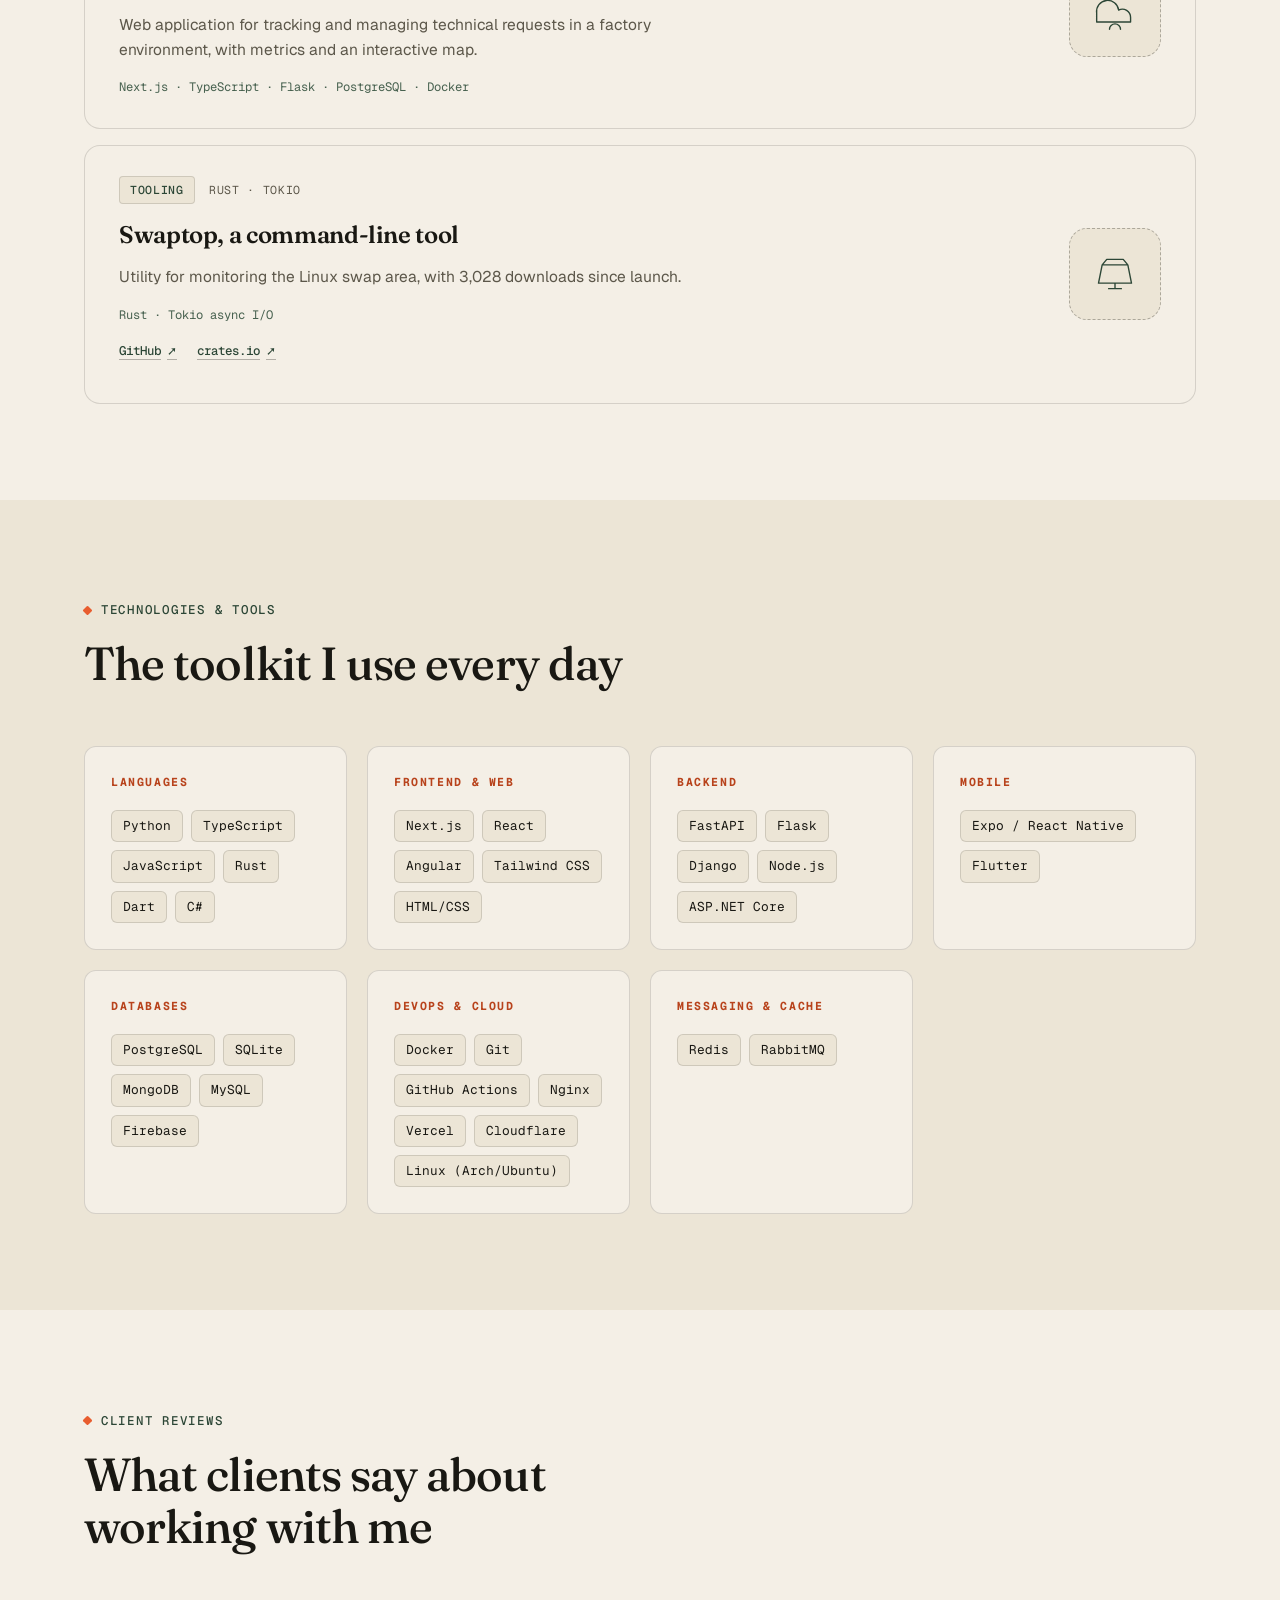
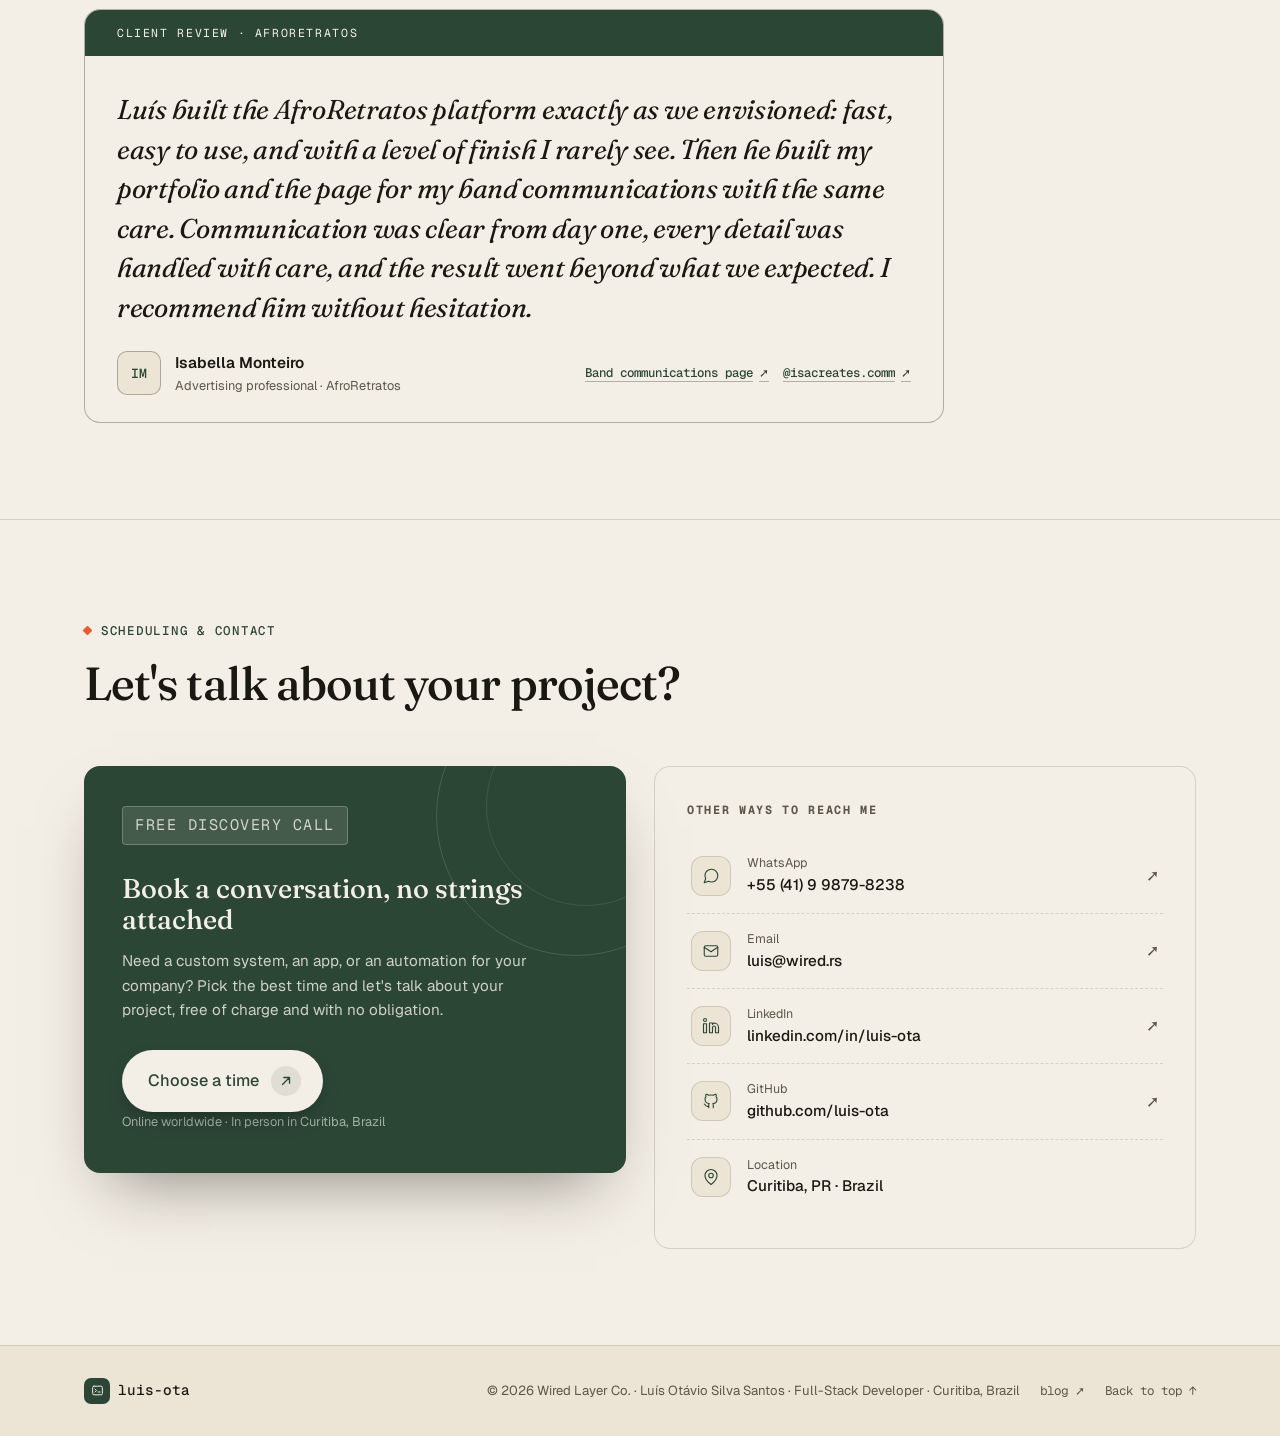
==== commit 9712d313: "Trabalhos: site de bandas da isa no creative e no classico, com relato citando os tres projetos" ====
--- a/public/index.html
+++ b/public/index.html
@@ -367,6 +367,26 @@
         <div class="projetos-lista">
           <article class="projeto reveal">
             <div class="projeto-info">
+              <p class="projeto-meta"><span class="projeto-tag" data-i18n="p5.tag">band communications</span><span>React · Vite</span></p>
+              <h3 data-i18n="p5.title">Band communications landing page</h3>
+              <p class="projeto-desc" data-i18n="p5.desc">
+                Landing page and portfolio for band-focused communications: real work on display
+                and a straight line to WhatsApp for independent musicians.
+              </p>
+              <p class="projeto-tec">React 19 · Vite · GitHub Pages</p>
+              <p class="projeto-links">
+                <a href="https://isamonteiro.com.br/socialmedia/" target="_blank" rel="noopener">
+                  <span data-i18n="p5.live">Live site</span>
+                  <span aria-hidden="true">➚</span>
+                </a>
+              </p>
+            </div>
+            <div class="projeto-glyph" aria-hidden="true">
+              <svg viewBox="0 0 48 48" fill="none" stroke="currentColor" stroke-width="1.5" stroke-linecap="round" stroke-linejoin="round"><path d="M19 35V12l12-2.5V32"/><circle cx="14.5" cy="35" r="4.5"/><circle cx="26.5" cy="32.5" r="4.5"/></svg>
+            </div>
+          </article>
+          <article class="projeto reveal">
+            <div class="projeto-info">
               <p class="projeto-meta"><span class="projeto-tag" data-i18n="p0.tag">cultural platform</span><span>Next.js · PostgreSQL · Redis</span></p>
               <h3 data-i18n="p0.title">AfroRetratos cultural platform with anonymous feed</h3>
               <p class="projeto-desc" data-i18n="p0.desc">
@@ -535,7 +555,8 @@
           <p class="relato-topo" data-i18n="relato1.context">Client review · AfroRetratos</p>
           <blockquote class="relato-quote" data-i18n="relato1.quote">
             Luís built the AfroRetratos platform exactly as we envisioned: fast, easy to use, and
-            with a level of finish I rarely see. Communication was clear from day one, every
+            with a level of finish I rarely see. Then he built my portfolio and the page for my
+            band communications with the same care. Communication was clear from day one, every
             detail was handled with care, and the result went beyond what we expected. I
             recommend him without hesitation.
           </blockquote>
@@ -545,6 +566,10 @@
               <span class="relato-nome">Isabella Monteiro</span>
               <span class="relato-cargo" data-i18n="relato1.role">Content creator · AfroRetratos</span>
             </span>
+            <a class="relato-link" href="https://isamonteiro.com.br/socialmedia/" target="_blank" rel="noopener">
+              <span data-i18n="relato1.site">Band communications page</span>
+              <span aria-hidden="true">➚</span>
+            </a>
             <a class="relato-link" href="/instagram" target="_blank" rel="noopener">
               <span data-i18n="relato1.handle">@isacreates.comm</span>
               <span aria-hidden="true">➚</span>
